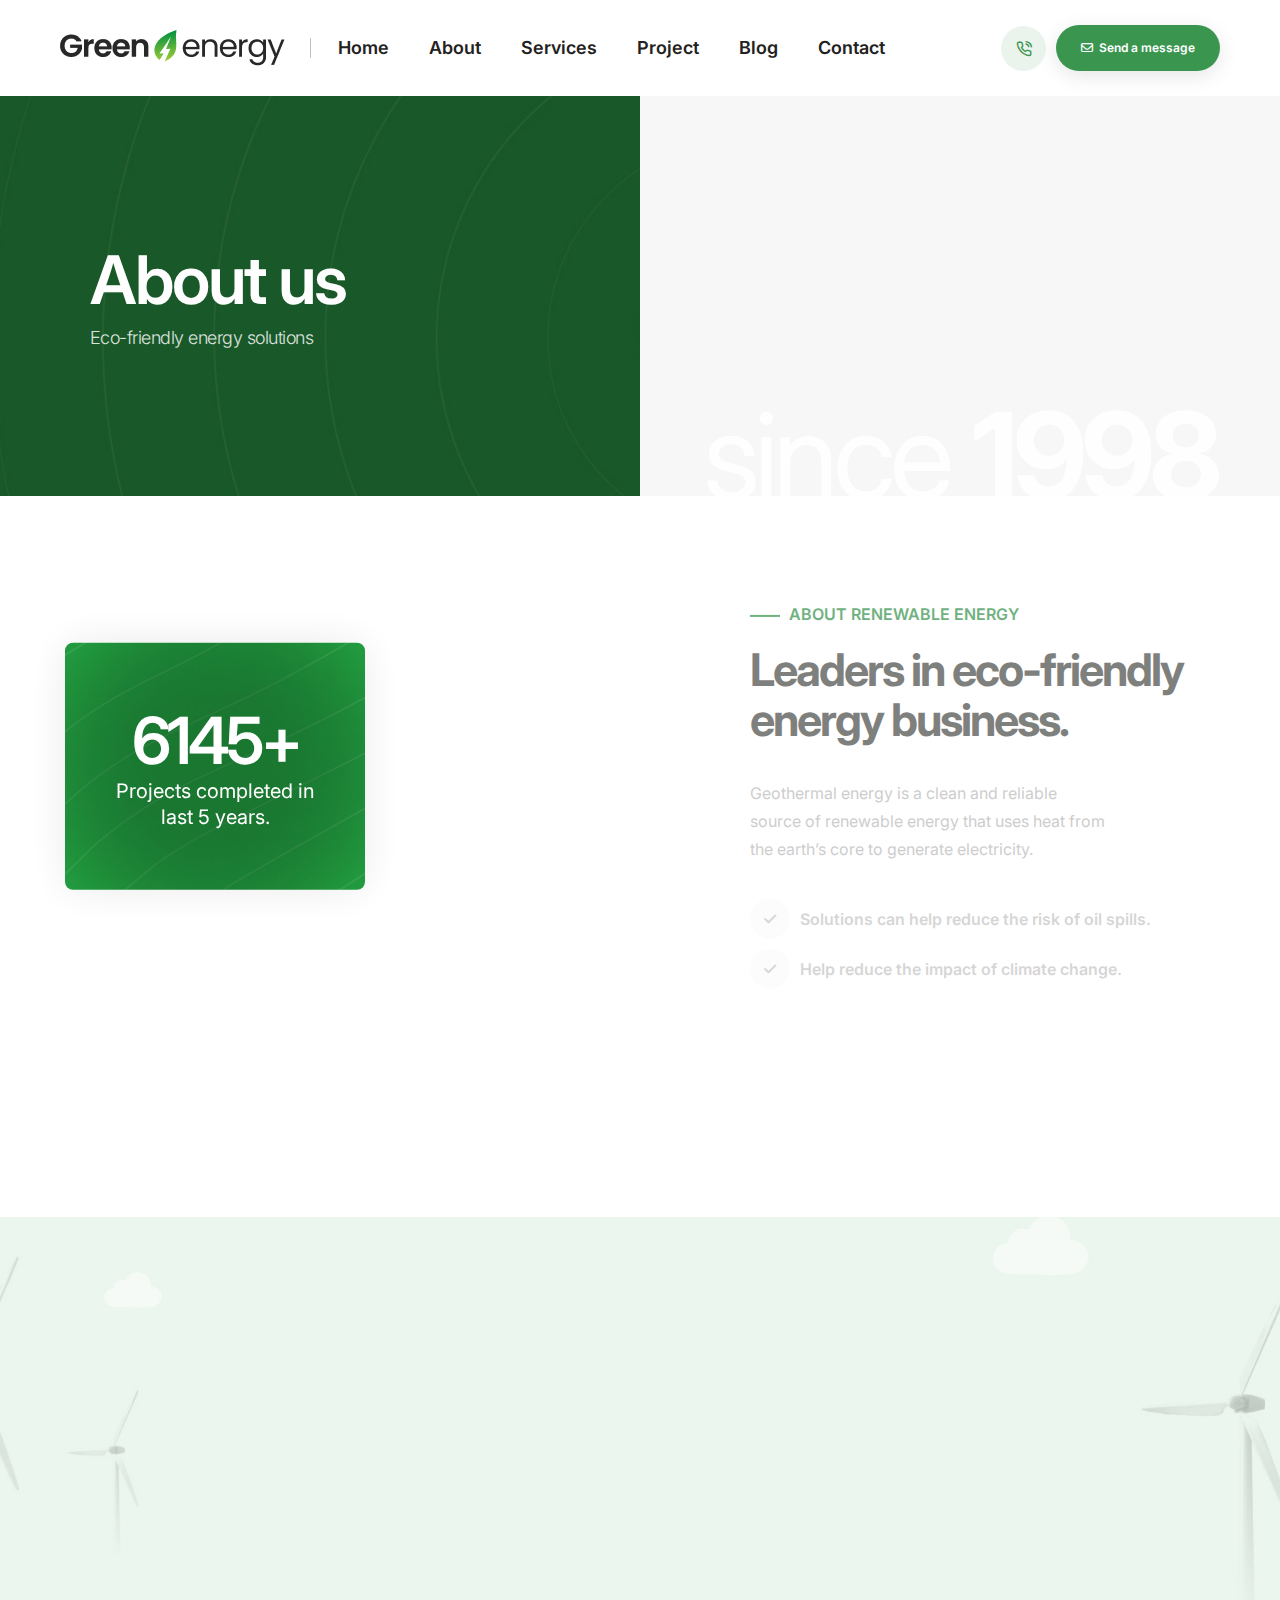
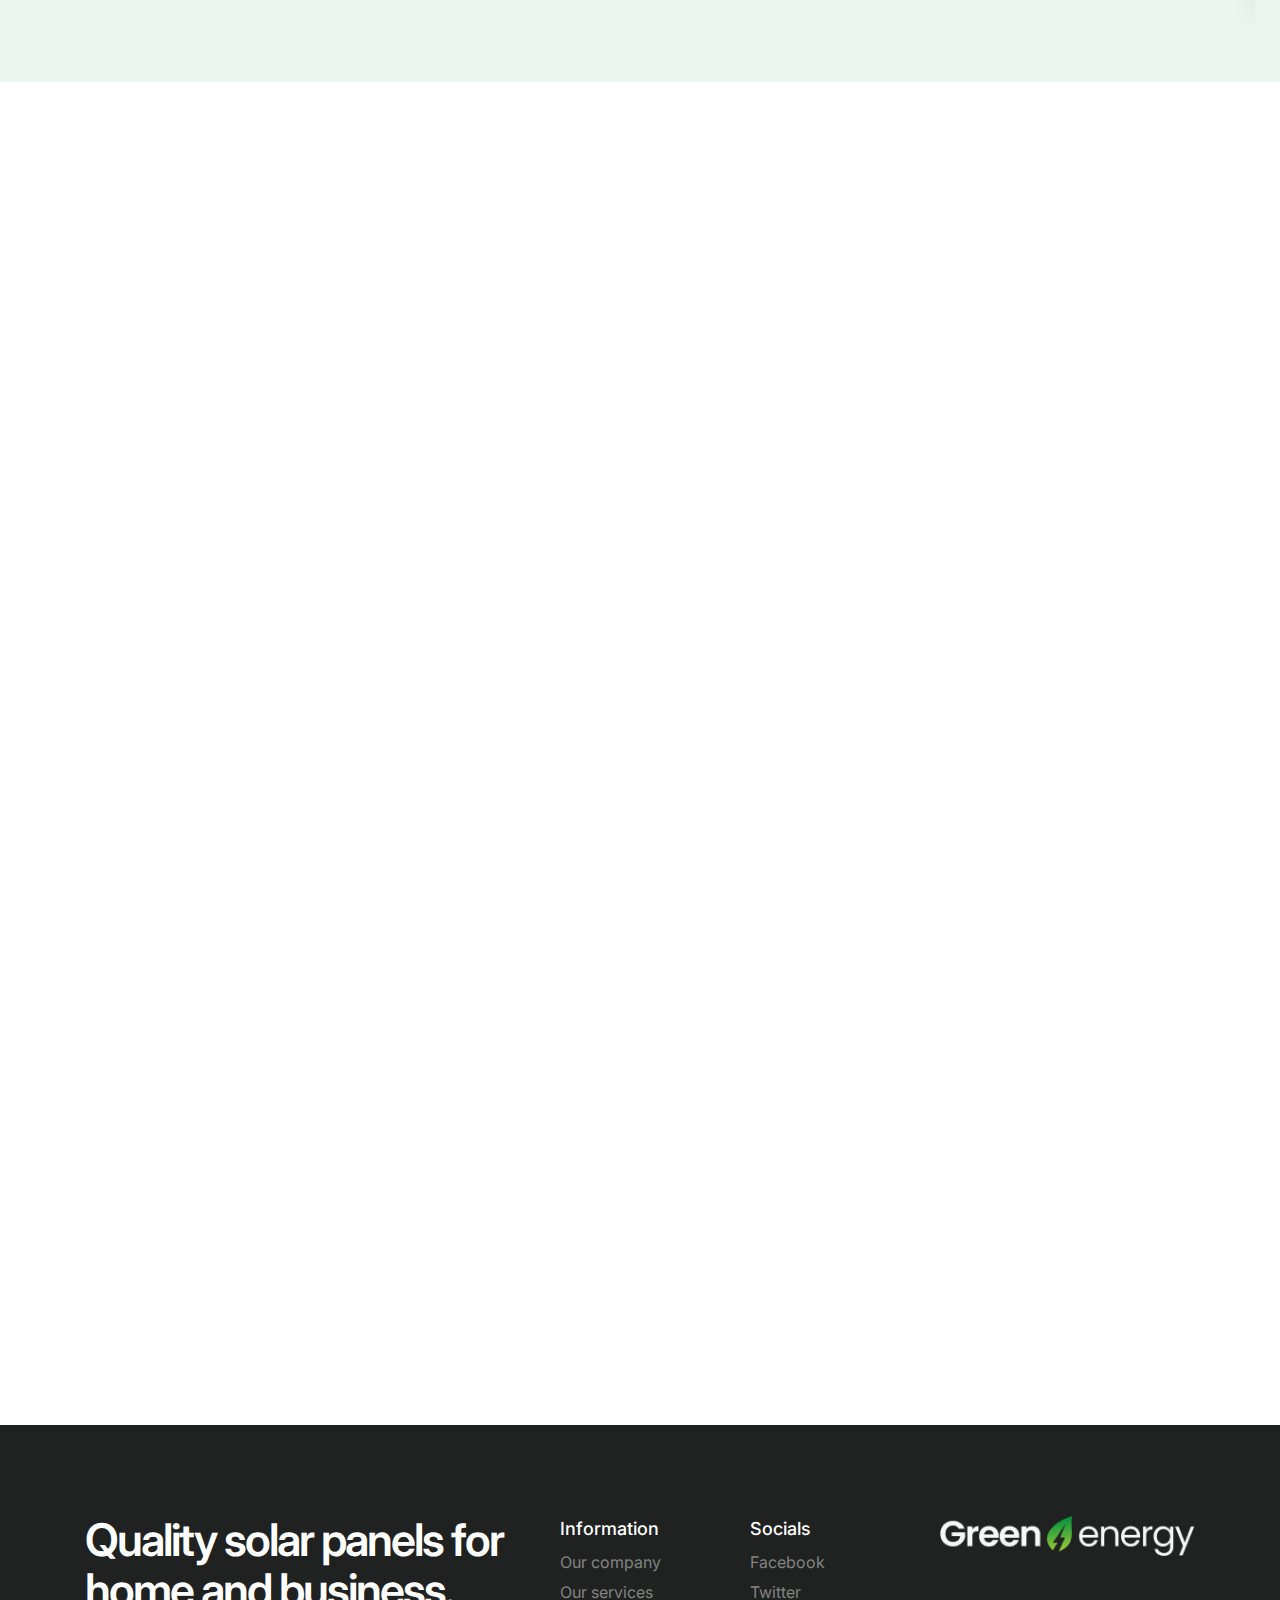
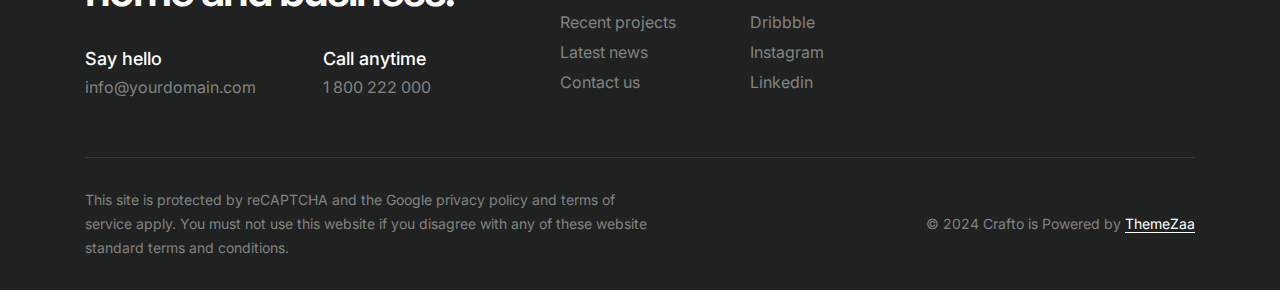
==== about.html @ dc3495b8 "Initial Commit" ====
<!doctype html>
<html class="no-js" lang="en">
    <head>
        <title>Crafto - The Multipurpose HTML5 Template</title>
        <meta charset="utf-8">
        <meta http-equiv="X-UA-Compatible" content="IE=edge" />
        <meta name="author" content="ThemeZaa">
        <meta name="viewport" content="width=device-width,initial-scale=1.0" />
        <meta name="description" content="Elevate your online presence with Crafto - a modern, versatile, multipurpose Bootstrap 5 responsive HTML5, SCSS template using highly creative 52+ ready demos.">
        <!-- favicon icon -->
        <link rel="shortcut icon" href="images/favicon.png">
        <link rel="apple-touch-icon" href="images/apple-touch-icon-57x57.png">
        <link rel="apple-touch-icon" sizes="72x72" href="images/apple-touch-icon-72x72.png">
        <link rel="apple-touch-icon" sizes="114x114" href="images/apple-touch-icon-114x114.png">
        <!-- google fonts preconnect -->
        <link rel="preconnect" href="https://fonts.googleapis.com" crossorigin>
        <link rel="preconnect" href="https://fonts.gstatic.com" crossorigin>
        <!-- style sheets and font icons  -->
        <link rel="stylesheet" href="css/vendors.min.css"/>
        <link rel="stylesheet" href="css/icon.min.css"/>
        <link rel="stylesheet" href="css/style.css"/>
        <link rel="stylesheet" href="css/responsive.css"/>
        <link rel="stylesheet" href="demos/green-energy/green-energy.css"/>
    </head>
    <body data-mobile-nav-style="classic">
        <!-- start header -->
        <header>
            <!-- start navigation -->
            <nav class="navbar navbar-expand-lg header-light bg-white header-reverse" data-header-hover="light">
                <div class="container-fluid"> 
                    <div class="col-auto">
                        <a class="navbar-brand" href="demo-green-energy.html">
                            <img src="images/demo-green-energy-logo-black.png" data-at2x="images/demo-green-energy-logo-black@2x.png" alt="" class="default-logo">
                            <img src="images/demo-green-energy-logo-black.png" data-at2x="images/demo-green-energy-logo-black@2x.png" alt="" class="alt-logo">
                            <img src="images/demo-green-energy-logo-black.png" data-at2x="images/demo-green-energy-logo-black@2x.png" alt="" class="mobile-logo">
                        </a>
                    </div>
                    <div class="col-auto menu-order left-nav">
                        <button class="navbar-toggler float-start" type="button" data-bs-toggle="collapse" data-bs-target="#navbarNav" aria-controls="navbarNav" aria-label="Toggle navigation">
                            <span class="navbar-toggler-line"></span>
                            <span class="navbar-toggler-line"></span>
                            <span class="navbar-toggler-line"></span>
                            <span class="navbar-toggler-line"></span>
                        </button>
                        <div class="collapse navbar-collapse justify-content-center" id="navbarNav">
                            <ul class="navbar-nav">
                                <li class="nav-item"><a href="demo-green-energy.html" class="nav-link">Home</a></li> 
                                <li class="nav-item"><a href="demo-green-energy-about.html" class="nav-link">About</a></li>
                                <li class="nav-item dropdown dropdown-with-icon-style02"><a href="demo-green-energy-services.html" class="nav-link">Services</a>
                                    <i class="fa-solid fa-angle-down dropdown-toggle" id="navbarDropdownMenuLink" role="button" data-bs-toggle="dropdown" aria-expanded="false"></i>
                                    <ul class="dropdown-menu" aria-labelledby="navbarDropdownMenuLink1"> 
                                        <li><a href="demo-green-energy-services-details.html"><i class="line-icon-Solar align-middle text-base-color"></i>Solar panel solutions</a></li>
                                        <li><a href="demo-green-energy-services-details.html"><i class="line-icon-Battery-Charge align-middle text-base-color"></i>Battery materials</a></li>
                                        <li><a href="demo-green-energy-services-details.html"><i class="line-icon-Wind-Turbine align-middle text-base-color"></i>Wind turbine installation</a></li>
                                        <li><a href="demo-green-energy-services-details.html"><i class="line-icon-Green-Energy align-middle text-base-color"></i>Renewable energy</a></li>
                                    </ul>
                                </li>
                                <li class="nav-item"><a href="demo-green-energy-project.html" class="nav-link">Project</a></li>
                                <li class="nav-item"><a href="demo-green-energy-blog.html" class="nav-link">Blog</a></li>
                                <li class="nav-item"><a href="demo-green-energy-contact.html" class="nav-link">Contact</a></li>
                            </ul>
                        </div>
                    </div>
                    <div class="col-auto ms-auto ps-lg-0 d-none d-sm-flex"> 
                        <div class="d-none d-xl-flex me-25px xl-me-0">
                            <div class="d-flex align-items-center widget-text fw-600"><a href="tel:1800222000"><span class="d-inline-block align-middle me-10px bg-very-light-green h-45px w-45px lh-44 text-center rounded-circle text-base-color"><i class="feather icon-feather-phone-call"></i></span><span class="d-none d-xxl-inline-block align-middle">1 800 222 000</span></a></div>
                        </div>
                        <div class="header-icon">
                            <div class="header-button">
                                <a href="mailto:info@domain.com" class="btn border-1 btn-base-color btn-small btn-rounded btn-box-shadow left-icon btn-switch-text">
                                    <span>
                                        <span><i class="fa-regular fa-envelope"></i></span>
                                        <span class="btn-double-text" data-text="Send a message">Send a message</span>
                                    </span>
                                </a>
                            </div>
                        </div>
                    </div>
                </div>
            </nav>
            <!-- end navigation -->
        </header>
        <!-- end header -->
        <!-- start page title -->
        <section class="top-space-margin overflow-hidden p-0 bg-very-light-gray page-title-big-typography">
            <div class="container-fluid p-0">
                <div class="row justify-content-center small-screen sm-h-400px g-0">
                    <div class="col-md-6 d-flex justify-content-center flex-column ps-7 pe-15px sm-ps-15px cover-background text-white text-md-start text-center page-title-large" style="background-image: url('images/demo-green-energy-about-title-left-bg-01.jpg');" data-anime='{ "el": "childs", "translateY": [30, 0], "opacity": [0,1], "duration": 600, "delay": 0, "staggervalue": 200, "easing": "easeOutQuad" }'>
                        <h1 class="fw-600 mb-10px ls-minus-2px">About us</h1>
                        <h2 class="opacity-6 mb-0 fw-300">Eco-friendly energy solutions</h2>
                    </div>
                    <div class="col-md-6">
                        <div class="h-100 position-relative cover-background sm-pt-50px" style="background-image: url('https://placehold.co/960x446');" data-anime='{ "el": "childs", "translateY": [30, 0], "opacity": [0,1], "duration": 600, "delay": 0, "staggervalue": 200, "easing": "easeOutQuad" }'>
                            <div class="fs-140 xl-fs-120 lg-fs-100 md-fs-80 ls-minus-6px md-ls-minus-4px sm-ls-minus-2px text-white position-absolute bottom-minus-20px sm-bottom-minus-10px w-100 text-center">since <span class="fw-700">1998</span></div>
                        </div>
                    </div>
                </div>
            </div>
        </section>
        <!-- end page title -->
        <!-- start section -->  
        <section>
            <div class="container">
                <div class="row align-items-center justify-content-md-center g-xl-0 g-1"> 
                    <div class="col-lg-6 col-md-10 text-end md-mb-10 sm-mb-15" data-anime='{"opacity": [0,1], "duration": 600, "delay": 0, "staggervalue": 200, "easing": "easeOutQuad" }'> 
                        <figure class="position-relative m-0">
                            <img class="lg-w-90 border-radius-10px" src="https://placehold.co/530x555" alt="">
                            <figcaption class="position-absolute box-shadow-double-large border-radius-8px overflow-hidden bottom-minus-50px lg-bottom-minus-30px left-0px xl-left-minus-20px lg-left-0px w-300px lg-w-250px pt-60px pb-60px lg-pt-50px lg-pb-50px ps-5px pe-5px text-center cover-background" style="background-image: url('images/demo-green-energy-about-img-02.jpg');" data-bottom-top="transform: translateY(-50px)" data-top-bottom="transform: translateY(50px)">
                                <span class="fs-65 text-white ls-minus-4px position-relative fw-600">6145+</span>
                                <span class="d-block mx-auto fs-20 lh-26 w-70 text-center text-white">Projects completed in last 5 years.</span>
                            </figcaption>
                        </figure>
                    </div> 
                    <div class="col-md-10 col-xl-5 offset-xl-1 col-lg-6" data-anime='{ "el": "childs", "translateY": [50, 0], "opacity": [0,1], "duration": 1200, "delay": 0, "staggervalue": 150, "easing": "easeOutQuad" }'> 
                        <div class="mb-10px">
                            <span class="w-30px h-2px fs-15 d-inline-block bg-base-color me-5px align-middle"></span>
                            <span class="text-uppercase text-base-color fs-16 fw-600 d-inline-block">About renewable energy</span>
                        </div>
                        <h3 class="text-dark-gray fw-700 ls-minus-2px">Leaders in eco-friendly energy business.</h3>
                        <p class="w-80 sm-w-100">Geothermal energy is a clean and reliable source of renewable energy that uses heat from the earth’s core to generate electricity.</p>
                        <div class="mb-20px">
                            <!-- start features box item -->
                            <div class="icon-with-text-style-08 mb-10px">
                                <div class="feature-box feature-box-left-icon-middle">
                                    <div class="feature-box-icon feature-box-icon-rounded w-40px h-40px bg-very-light-green rounded-circle me-10px">
                                        <i class="fa-solid fa-check fs-14 text-dark-gray"></i> 
                                    </div>
                                    <div class="feature-box-content"> 
                                        <span class="text-dark-gray fw-600">Solutions can help reduce the risk of oil spills.</span>
                                    </div>
                                </div>
                            </div>
                            <!-- end features box item -->
                            <!-- start features box item -->
                            <div class="icon-with-text-style-08">
                                <div class="feature-box feature-box-left-icon-middle">
                                    <div class="feature-box-icon feature-box-icon-rounded w-40px h-40px bg-very-light-green rounded-circle me-10px">
                                        <i class="fa-solid fa-check fs-14 text-dark-gray"></i> 
                                    </div>
                                    <div class="feature-box-content"> 
                                        <span class="text-dark-gray fw-600">Help reduce the impact of climate change.</span>
                                    </div>
                                </div>
                            </div>
                            <!-- end features box item -->
                        </div>
                        <div class="d-inline-flex flex-wrap">
                            <a href="demo-green-energy-services.html" class="btn btn-extra-large btn-base-color btn-rounded btn-switch-text btn-box-shadow d-inline-block me-20px mt-15px sm-me-10px align-middle left-icon">
                                <span>
                                    <span><i class="feather icon-feather-thumbs-up"></i></span>
                                    <span class="btn-double-text ls-minus-05px" data-text="Explore services">Explore services</span>
                                </span>
                            </a>
                            <div class="feature-box feature-box-left-icon-middle xs-m-10px mt-15px">
                                <div class="feature-box-icon feature-box-icon-rounded bg-very-light-green w-65px h-65px rounded-circle me-10px">
                                    <i class="feather icon-feather-phone-call icon-extra-medium text-dark-gray"></i>
                                </div>
                                <div class="feature-box-content">
                                    <span class="d-block fs-14">Have any question?</span>
                                    <a href="tel:1800222000" class="d-block text-dark-gray text-dark-gray-hover fs-22 fw-700 ls-minus-1px">1 800 222 000</a>
                                </div>
                            </div>
                        </div>
                    </div> 
                </div> 
            </div>
        </section>
        <!-- end section -->
        <!-- start section -->
        <section class="cover-background" style="background-image: url('images/demo-green-energy-about-bg-01.jpg');">
            <div class="container"> 
                <div class="row mb-4 sm-mb-30px text-center">
                    <div class="col" data-anime='{ "el": "childs", "translateY": [30, 0], "opacity": [0,1], "duration": 600, "delay": 0, "staggervalue": 200, "easing": "easeOutQuad" }'>
                        <span class="fs-16 text-uppercase text-base-color fw-600 mb-5px d-block">Why choose green energy</span>
                        <h2 class="fw-700 mb-0 text-dark-gray ls-minus-2px">Why you should work with us?</h2>
                    </div>
                </div>
                <div class="row row-cols-1 row-cols-lg-4 row-cols-md-2 row-cols-sm-2 justify-content-center" data-anime='{ "el": "childs", "translateY": [30, 0], "opacity": [0,1], "duration": 600, "delay": 0, "staggervalue": 150, "easing": "easeOutQuad" }'>
                    <!-- start features box item -->
                    <div class="col custom-icon-with-text-style-02 border-end border-color-transparent-dark-very-light xs-border-end-0 md-mb-30px">
                        <div class="feature-box last-paragraph-no-margin">
                            <div class="feature-box-icon">
                                <img class="custom-image-icon mb-30px" src="https://placehold.co/65x65" alt="" />
                            </div>
                            <div class="feature-box-content">
                                <span class="d-block fs-20 fw-600 text-dark-gray mb-10px">Save more money</span>
                                <p class="w-80 xl-w-100 mx-auto">Energy solutions delivers resource and environmental impacts benefit society.</p>
                            </div>
                        </div>
                    </div>
                    <!-- end features box item -->
                    <!-- start features box item -->
                    <div class="col custom-icon-with-text-style-02 border-end border-color-transparent-dark-very-light md-border-end-0 md-mb-30px">
                        <div class="feature-box last-paragraph-no-margin">
                            <div class="feature-box-icon">
                                <img class="custom-image-icon mb-30px" src="https://placehold.co/65x65" alt="" />
                            </div>
                            <div class="feature-box-content">
                                <span class="d-block fs-20 fw-600 text-dark-gray mb-10px">5 stars service</span>
                                <p class="w-80 xl-w-100 mx-auto">Energy solutions delivers resource and environmental impacts benefit society.</p>
                            </div>
                        </div>
                    </div>
                    <!-- end features box item -->
                    <!-- start features box item -->
                    <div class="col custom-icon-with-text-style-02 border-end border-color-transparent-dark-very-light xs-border-end-0 xs-mb-30px">
                        <div class="feature-box last-paragraph-no-margin">
                            <div class="feature-box-icon">
                                <img class="custom-image-icon mb-30px" src="https://placehold.co/65x65" alt="" />
                            </div>
                            <div class="feature-box-content">
                                <span class="d-block fs-20 fw-600 text-dark-gray mb-10px">Award winning</span>
                                <p class="w-80 xl-w-100 mx-auto">Energy solutions delivers resource and environmental impacts benefit society.</p>
                            </div>
                        </div>
                    </div>
                    <!-- end features box item -->
                    <!-- start features box item -->
                    <div class="col custom-icon-with-text-style-02">
                        <div class="feature-box last-paragraph-no-margin">
                            <div class="feature-box-icon">
                                <img class="custom-image-icon mb-30px" src="https://placehold.co/65x65" alt="" />
                            </div>
                            <div class="feature-box-content">
                                <span class="d-block fs-20 fw-600 text-dark-gray mb-10px">Help any time</span>
                                <p class="w-80 xl-w-100 mx-auto">Energy solutions delivers resource and environmental impacts benefit society.</p>
                            </div>
                        </div>
                    </div>
                    <!-- end features box item -->
                </div>
            </div>
        </section>
        <!-- end section -->
        <!-- start section --> 
        <section class="py-0 sm-pt-50px" data-anime='{ "opacity": [0,1], "duration": 800, "staggervalue": 300, "easing": "easeOutQuad" }'>
            <div class="container overlap-section">
                <div class="row justify-content-center g-0">
                    <div class="col-auto text-center pt-15px pb-15px ps-40px pe-40px md-ps-25px md-pe-25px bg-white border border-color-extra-medium-gray box-shadow-medium-bottom border-radius-100px xs-border-radius-10px">
                        <div class="feature-box feature-box-left-icon-middle">
                            <div class="feature-box-icon me-10px">
                                <img src="https://placehold.co/32x32" alt="">
                            </div>
                            <div class="feature-box-content text-dark-gray fs-18">
                                Discover independence through the power of solar. <a href="demo-green-energy-project.html" class="text-dark-gray fw-600">Explore our plans</a>
                            </div>
                        </div>
                    </div>
                </div>
            </div>
        </section>
        <!-- end section -->
        <!-- start section -->
        <section class="pb-0">
            <div class="container">
                <div class="row">
                    <div class="col-lg-5 md-mb-50px sm-mb-30px" data-anime='{ "el": "childs", "translateY": [15, 0], "opacity": [0,1], "duration": 600, "delay": 0, "staggervalue": 300, "easing": "easeOutQuad" }'> 
                        <span class="fs-16 text-uppercase text-base-color fw-600 mb-5px d-block">Green energy leaders</span>
                        <h3 class="fw-700 mb-0 text-dark-gray ls-minus-2px w-85">We believe in power of unity and its impact in future.</h3>
                    </div>
                    <div class="col-lg-7" data-anime='{ "el": "childs", "translateY": [15, 0], "opacity": [0,1], "duration": 600, "delay": 0, "staggervalue": 300, "easing": "easeOutQuad" }'>
                        <div class="row">
                            <div class="col-md-5">
                                <div class="fs-20 fw-600 text-dark-gray ls-minus-05px w-85 xl-w-100 sm-mb-10px">Successfully finished projects in last 5 years.</div>
                            </div>
                            <div class="col-md-7 last-paragraph-no-margin">
                                <p>With a focus on renewable energy sources and green technology, we are dedicated to reducing carbon footprints and promoting environmental stewardship.</p>
                            </div>
                        </div>
                        <div class="separator-line-1px border-bottom border-color-extra-medium-gray mt-30px mb-30px"></div>
                        <div class="row">
                            <div class="col-md-5">
                                <div class="fs-20 fw-600 text-dark-gray ls-minus-05px w-85 xl-w-100 sm-mb-10px">The go-to experts for green energy solutions.</div>
                            </div>
                            <div class="col-md-7 last-paragraph-no-margin">
                                <p>By offering comprehensive energy solutions that prioritize efficiency and sustainability, we are driving the transition towards a cleaner, greener future.</p>
                            </div>
                        </div>
                        <div class="separator-line-1px border-bottom border-color-extra-medium-gray mt-30px mb-30px"></div>
                        <div class="row">
                            <div class="col-md-5">
                                <div class="fs-20 fw-600 text-dark-gray ls-minus-05px w-85 xl-w-100 sm-mb-10px">Innovators in green technology consulting.</div>
                            </div>
                            <div class="col-md-7 last-paragraph-no-margin">
                                <p>Our experts team is dedicated to providing innovative, eco-friendly energy solutions to help build a sustainable future.</p>
                            </div>
                        </div>
                    </div>
                </div>
            </div>
        </section>
        <!-- end section -->
        <!-- start section --> 
        <section>
            <div class="container">
                <div class="row row-cols-1 row-cols-lg-3 row-cols-sm-2 justify-content-center">
                    <!-- start team member item --> 
                    <div class="col team-style-08 md-mb-30px" data-bottom-top="transform:scale(1, 1) translateY(-30px);" data-top-bottom="transform:scale(0.7, 0.7) translateY(30px);">
                        <figure class="mb-0 position-relative border-radius-8px overflow-hidden">
                            <img src="https://placehold.co/600x756" alt="" />
                            <figcaption class="w-100 h-100 d-flex align-items-end p-13 lg-p-8 md-p-13 sm-p-9 bg-gradient-gray-light-dark-transparent">
                                <div class="w-100">
                                    <span class="team-member-name fs-19 fw-500 text-white d-block">Jeremy dupont</span>
                                    <span class="member-designation fs-16 lh-26 text-white d-block">Director</span>
                                </div>
                                <div class="social-icon d-flex flex-column flex-shrink-1">
                                    <a href="https://www.twitter.com/" target="_blank" class="text-black bg-white w-55px h-55px"><i class="fa-brands fa-twitter icon-small"></i></a>
                                </div>
                            </figcaption>
                        </figure>
                    </div>
                    <!-- end team member item -->  
                    <!-- start team member item --> 
                    <div class="col team-style-08 mt-2 md-mt-0 md-mb-30px" data-bottom-top="transform:scale(1, 1)" data-top-bottom="transform:scale(1.2, 1.2)">
                        <figure class="mb-0 position-relative border-radius-8px overflow-hidden">
                            <img src="https://placehold.co/600x756" alt="" />
                            <figcaption class="w-100 h-100 d-flex align-items-end p-13 lg-p-8 md-p-13 sm-p-9 bg-gradient-gray-light-dark-transparent">
                                <div class="w-100">
                                    <span class="team-member-name fs-19 fw-500 text-white d-block">Matthew taylor</span>
                                    <span class="member-designation fs-16 lh-26 text-white d-block">Manager</span>
                                </div>
                                <div class="social-icon d-flex flex-column flex-shrink-1">
                                    <a href="https://www.linkedin.com/" target="_blank" class="text-black bg-white w-55px h-55px"><i class="fa-brands fa-linkedin-in icon-small"></i></a>
                                </div>
                            </figcaption>
                        </figure>
                    </div>
                    <!-- end team member item -->  
                    <!-- start team member item --> 
                    <div class="col team-style-08" data-bottom-top="transform:scale(1, 1) translateY(-30px);" data-top-bottom="transform:scale(0.7, 0.7) translateY(30px);">
                        <figure class="mb-0 position-relative border-radius-8px overflow-hidden">
                            <img src="https://placehold.co/600x756" alt="" />
                            <figcaption class="w-100 h-100 d-flex align-items-end p-13 lg-p-8 md-p-13 sm-p-9 bg-gradient-gray-light-dark-transparent">
                                <div class="w-100">
                                    <span class="team-member-name fs-19 fw-500 text-white d-block">Jessica dover</span>
                                    <span class="member-designation fs-16 lh-26 text-white d-block">Designer</span>
                                </div>
                                <div class="social-icon d-flex flex-column flex-shrink-1">
                                    <a href="https://www.facebook.com/" target="_blank" class="text-black bg-white w-55px h-55px"><i class="fa-brands fa-facebook-f icon-small"></i></a>
                                </div>
                            </figcaption>
                        </figure>
                    </div>
                    <!-- end team member item -->  
                </div>
            </div>
        </section>
        <!-- end section -->
        <!-- start section -->  
        <section class="half-section pb-7 sm-pb-50px lg-pt-0">
            <div class="container">
                <div class="row">
                    <div class="col-xl-4 col-lg-5 last-paragraph-no-margin lg-mb-30px">
                        <div data-anime='{ "el": "childs", "translateY": [30, 0], "opacity": [0,1], "duration": 600, "delay": 0, "staggervalue": 200, "easing": "easeOutQuad" }'>
                            <span class="fs-16 text-uppercase text-base-color fw-600 mb-5px d-block">International awards</span>
                            <h3 class="text-dark-gray fw-700 ls-minus-1px mb-20px">These awards reflect the work.</h3>
                            <p>Our buildings combine minimalism & elegance of lines and shapes. We want them to be an integral part of the surrounding landscape.</p>
                        </div>
                    </div>
                    <div class="col-lg-7 offset-xl-1 last-paragraph-no-margin" data-anime='{ "el": "childs", "translateY": [30, 0], "opacity": [0,1], "duration": 600, "delay": 0, "staggervalue": 300, "easing": "easeOutQuad" }'>
                        <div class="row align-items-center pb-25px border-bottom border-color-extra-medium-gray g-0 position-relative sm-pe-40px">
                            <div class="col-md-2">
                                <span class="fw-500 text-dark-gray">2005</span>
                            </div>
                            <div class="col-md-6">
                                <span class="text-dark-gray fw-600 fs-18">International energy technology</span>
                            </div>
                            <div class="col-md-3">
                                <span>Technology</span>
                            </div>
                            <div class="col-auto col-md-1 sm-position-absolute right-0px">
                                <a href="#"><i class="fa-solid fa-arrow-right-long text-dark-gray"></i></a>
                            </div>
                        </div>
                        <div class="row align-items-center pt-25px pb-25px border-bottom border-color-extra-medium-gray g-0 position-relative sm-pe-40px">
                            <div class="col-md-2">
                                <span class="fw-500 text-dark-gray">2010</span>
                            </div>
                            <div class="col-md-6">
                                <span class="text-dark-gray fw-600 fs-18">International energy agency awards</span>
                            </div>
                            <div class="col-md-3">
                                <span>Agency</span>
                            </div>
                            <div class="col-auto col-md-1 sm-position-absolute right-0px">
                                <a href="#"><i class="fa-solid fa-arrow-right-long text-dark-gray"></i></a>
                            </div>
                        </div>
                        <div class="row align-items-center pt-25px pb-25px border-bottom border-color-extra-medium-gray g-0 position-relative sm-pe-40px">
                            <div class="col-md-2">
                                <span class="fw-500 text-dark-gray">2018</span>
                            </div>
                            <div class="col-md-6">
                                <span class="text-dark-gray fw-600 fs-18">Best project of the year awards</span>
                            </div>
                            <div class="col-md-3">
                                <span>Project</span>
                            </div>
                            <div class="col-auto col-md-1 sm-position-absolute right-0px">
                                <a href="#"><i class="fa-solid fa-arrow-right-long text-dark-gray"></i></a>
                            </div>
                        </div>
                        <div class="row align-items-center pt-25px pb-25px g-0 position-relative sm-pe-40px sm-pb-0">
                            <div class="col-md-2">
                                <span class="fw-500 text-dark-gray">2021</span>
                            </div>
                            <div class="col-md-6">
                                <span class="text-dark-gray fw-600 fs-18">Solar technology innovation awards</span>
                            </div>
                            <div class="col-md-3">
                                <span>Innovation</span>
                            </div>
                            <div class="col-auto col-md-1 sm-position-absolute right-0px">
                                <a href="#"><i class="fa-solid fa-arrow-right-long text-dark-gray"></i></a>
                            </div>
                        </div>
                    </div>
                </div>
                <div class="row align-items-center clients-style-06 mt-5 sm-mt-6 xs-mt-9">
                    <!-- start client item -->
                    <div class="col-lg-2 border-end md-border-end-0 border-color-extra-medium-gray md-mb-30px text-center text-lg-start" data-anime='{ "el": "childs", "translateX": [0, 0], "opacity": [0,1], "duration": 600, "delay": 0, "staggervalue": 300, "easing": "easeOutQuad" }'>
                        <span class="fs-22 ls-minus-1px w-80 lg-w-100 d-inline-block text-dark-gray fw-700 mb-0">Honorable awards.</span>
                    </div>
                    <!-- end client item -->
                    <div class="col-lg-10">
                        <div class="row" data-anime='{ "el": "childs", "translateX": [50, 0], "opacity": [0,1], "duration": 600, "delay": 0, "staggervalue": 300, "easing": "easeOutQuad" }'>
                            <!-- start client item -->
                            <div class="col-md-3 col-sm-6 client-box text-center sm-mb-30px">
                                <a href="#"><img src="images/demo-green-energy-projects-01.png" alt="" /></a>
                            </div>
                            <!-- end client item -->
                            <!-- start client item -->
                            <div class="col-md-3 col-sm-6 client-box text-center sm-mb-30px">
                                <a href="#"><img src="images/demo-green-energy-projects-02.png" alt="" /></a>
                            </div>
                            <!-- end client item -->
                            <!-- start client item -->
                            <div class="col-md-3 col-sm-6 client-box text-center xs-mb-30px">
                                <a href="#"><img src="images/demo-green-energy-projects-03.png" alt="" /></a>
                            </div>
                            <!-- end client item -->
                            <!-- start client item -->
                            <div class="col-md-3 col-sm-6 client-box text-center">
                                <a href="#"><img src="images/demo-green-energy-projects-04.png" alt="" /></a>
                            </div>
                            <!-- end client item --> 
                        </div>
                    </div>
                </div>
            </div> 
        </section>
        <!-- end section --> 
        <!-- start footer -->
        <footer class="bg-dark-gray pb-30px">
            <div class="container">
                <div class="row mb-5 xs-mb-30px">
                    <div class="col-xl-5 col-md-7 sm-mb-30px order-2 order-xl-1">
                        <h3 class="text-white fw-600 mb-30px ls-minus-2px">Quality solar panels for home and business.</h3>
                        <div class="row">
                            <div class="col-xxl-5 col-sm-6 sm-mb-20px">
                                <span class="fs-18 fw-500 text-white d-block">Say hello</span>
                                <a href="mailto:info@yourdomain.com">info@yourdomain.com</a>
                            </div>
                            <div class="col-xxl-5 col-sm-6">
                                <span class="fs-18 fw-500 text-white d-block">Call anytime</span>
                                <a href="tel:1800222000">1 800 222 000</a>
                            </div>
                        </div>
                    </div>
                    <div class="col-lg-2 col-md-3 col-6 order-3 order-md-2">
                        <span class="fs-18 fw-500 d-block text-white mb-5px">Information</span>
                        <ul>
                            <li><a href="demo-green-energy-about.html">Our company</a></li>
                            <li><a href="demo-green-energy-services.html">Our services</a></li>
                            <li><a href="demo-green-energy-project.html">Recent projects</a></li>
                            <li><a href="demo-green-energy-blog.html">Latest news</a></li>
                            <li><a href="demo-green-energy-contact.html">Contact us</a></li>
                        </ul>
                    </div>
                    <div class="col-md-2 col-6 order-3 order-md-3">
                        <span class="fs-18 fw-500 d-block text-white mb-5px">Socials</span>
                        <ul>
                            <li><a href="https://www.facebook.com/" target="_blank">Facebook</a></li>
                            <li><a href="http://www.twitter.com" target="_blank">Twitter</a></li>
                            <li><a href="http://www.dribbble.com" target="_blank">Dribbble</a></li> 
                            <li><a href="http://www.instagram.com" target="_blank">Instagram</a></li>
                            <li><a href="http://www.linkedin.com" target="_blank">Linkedin</a></li>
                        </ul>
                    </div>
                    <div class="col-xl-3 order-1 order-xl-4 lg-mb-30px">
                        <a href="demo-green-energy.html" class="footer-logo"><img src="images/demo-green-energy-logo-white.png" data-at2x="images/demo-green-energy-logo-white@2x.png" alt=""></a>
                    </div>
                </div>
                <div class="row g-0 border-top border-color-transparent-white-light"></div>
                <div class="row align-items-center footer-bottom pt-30px">
                    <div class="col-md-7 last-paragraph-no-margin">
                        <p class="fs-14 lh-24 w-90 sm-w-100">This site is protected by reCAPTCHA and the Google privacy policy and terms of service apply. You must not use this website if you disagree with any of these website standard terms and conditions.</p>
                    </div>
                    <div class="col-md-5 text-md-end sm-mt-15px last-paragraph-no-margin">
                        <p class="fs-14 lh-24">&copy; 2024 Crafto is Powered by <a href="https://www.themezaa.com/" target="_blank" class="text-white text-decoration-line-bottom">ThemeZaa</a></p>
                    </div>
                </div>
            </div>
        </footer>
        <!-- end footer -->
        <!-- start scroll progress -->
        <div class="scroll-progress d-none d-xxl-block">
            <a href="#" class="scroll-top" aria-label="scroll">
                <span class="scroll-text">Scroll</span><span class="scroll-line"><span class="scroll-point"></span></span>
            </a>
        </div>
        <!-- end scroll progress -->
        <!-- javascript libraries -->
        <script type="text/javascript" src="js/jquery.js"></script>
        <script type="text/javascript" src="js/vendors.min.js"></script>
        <script type="text/javascript" src="js/main.js"></script>
    </body>
</html>
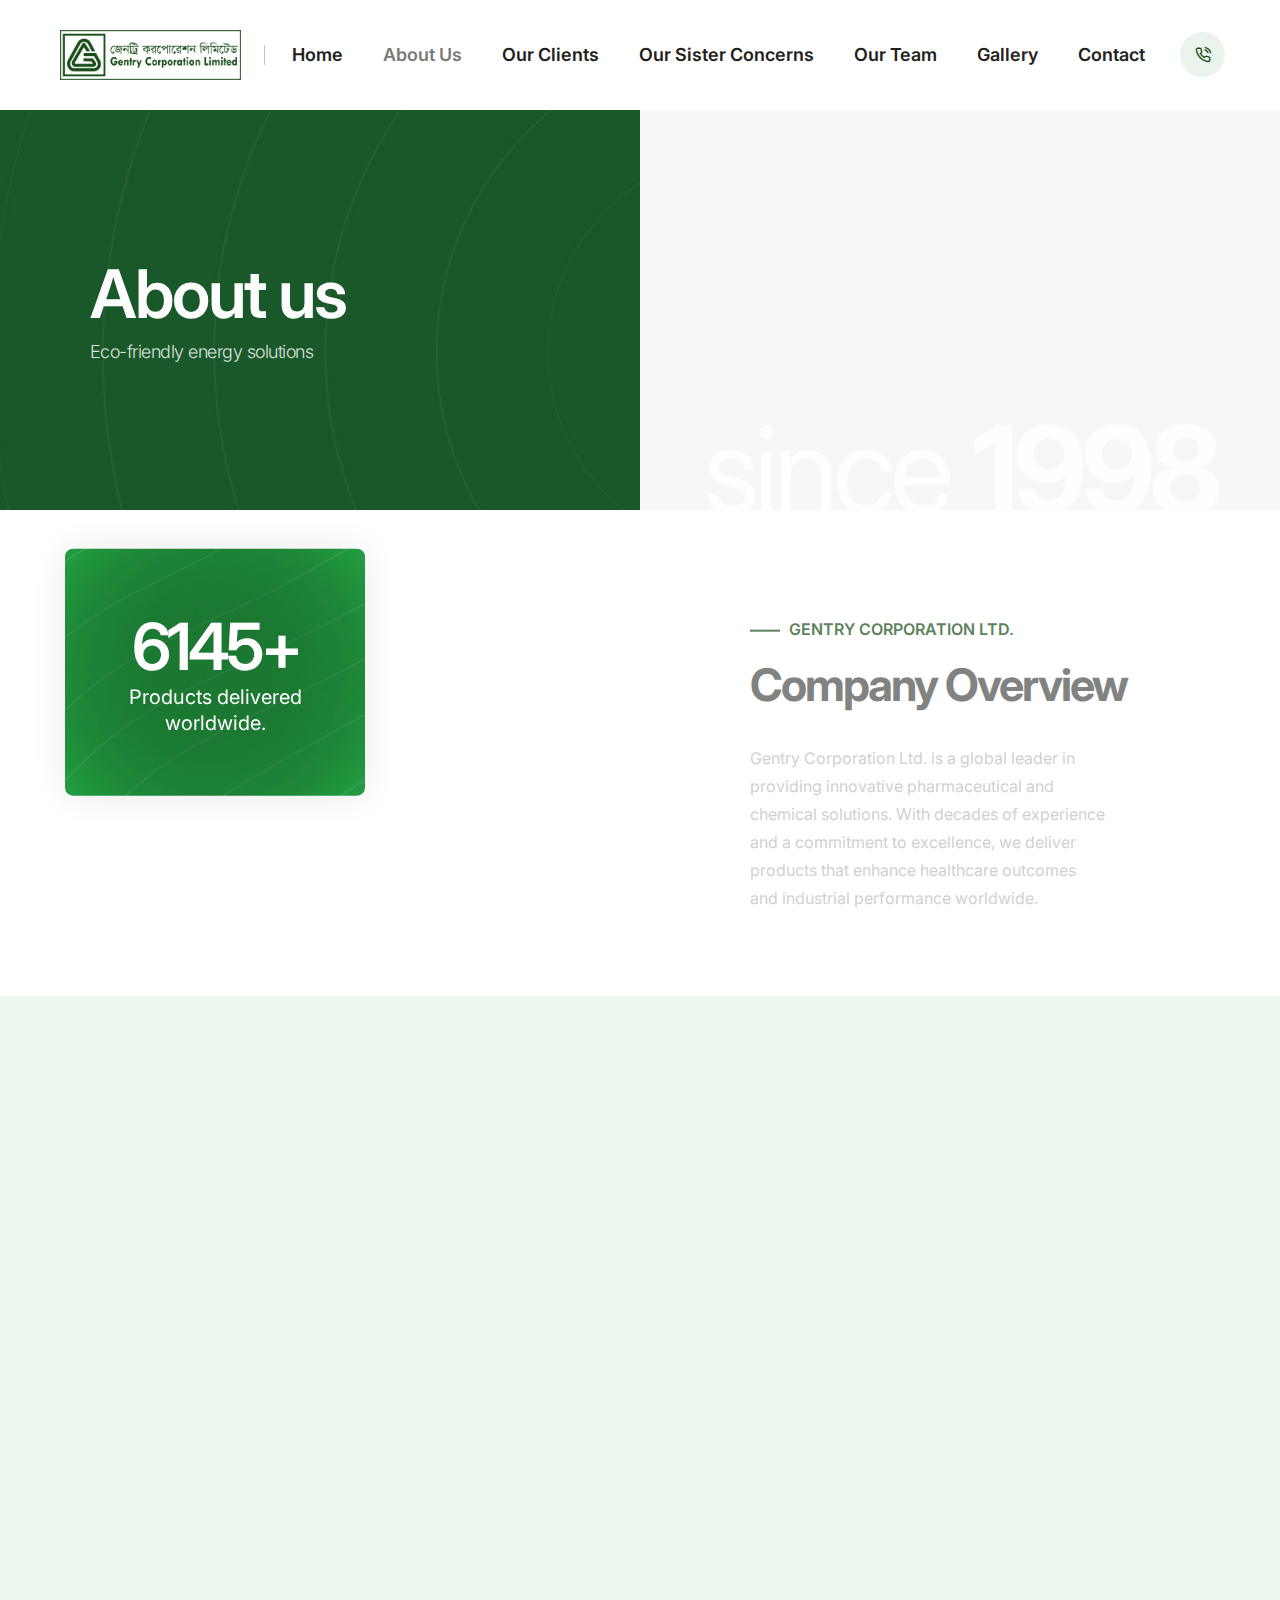
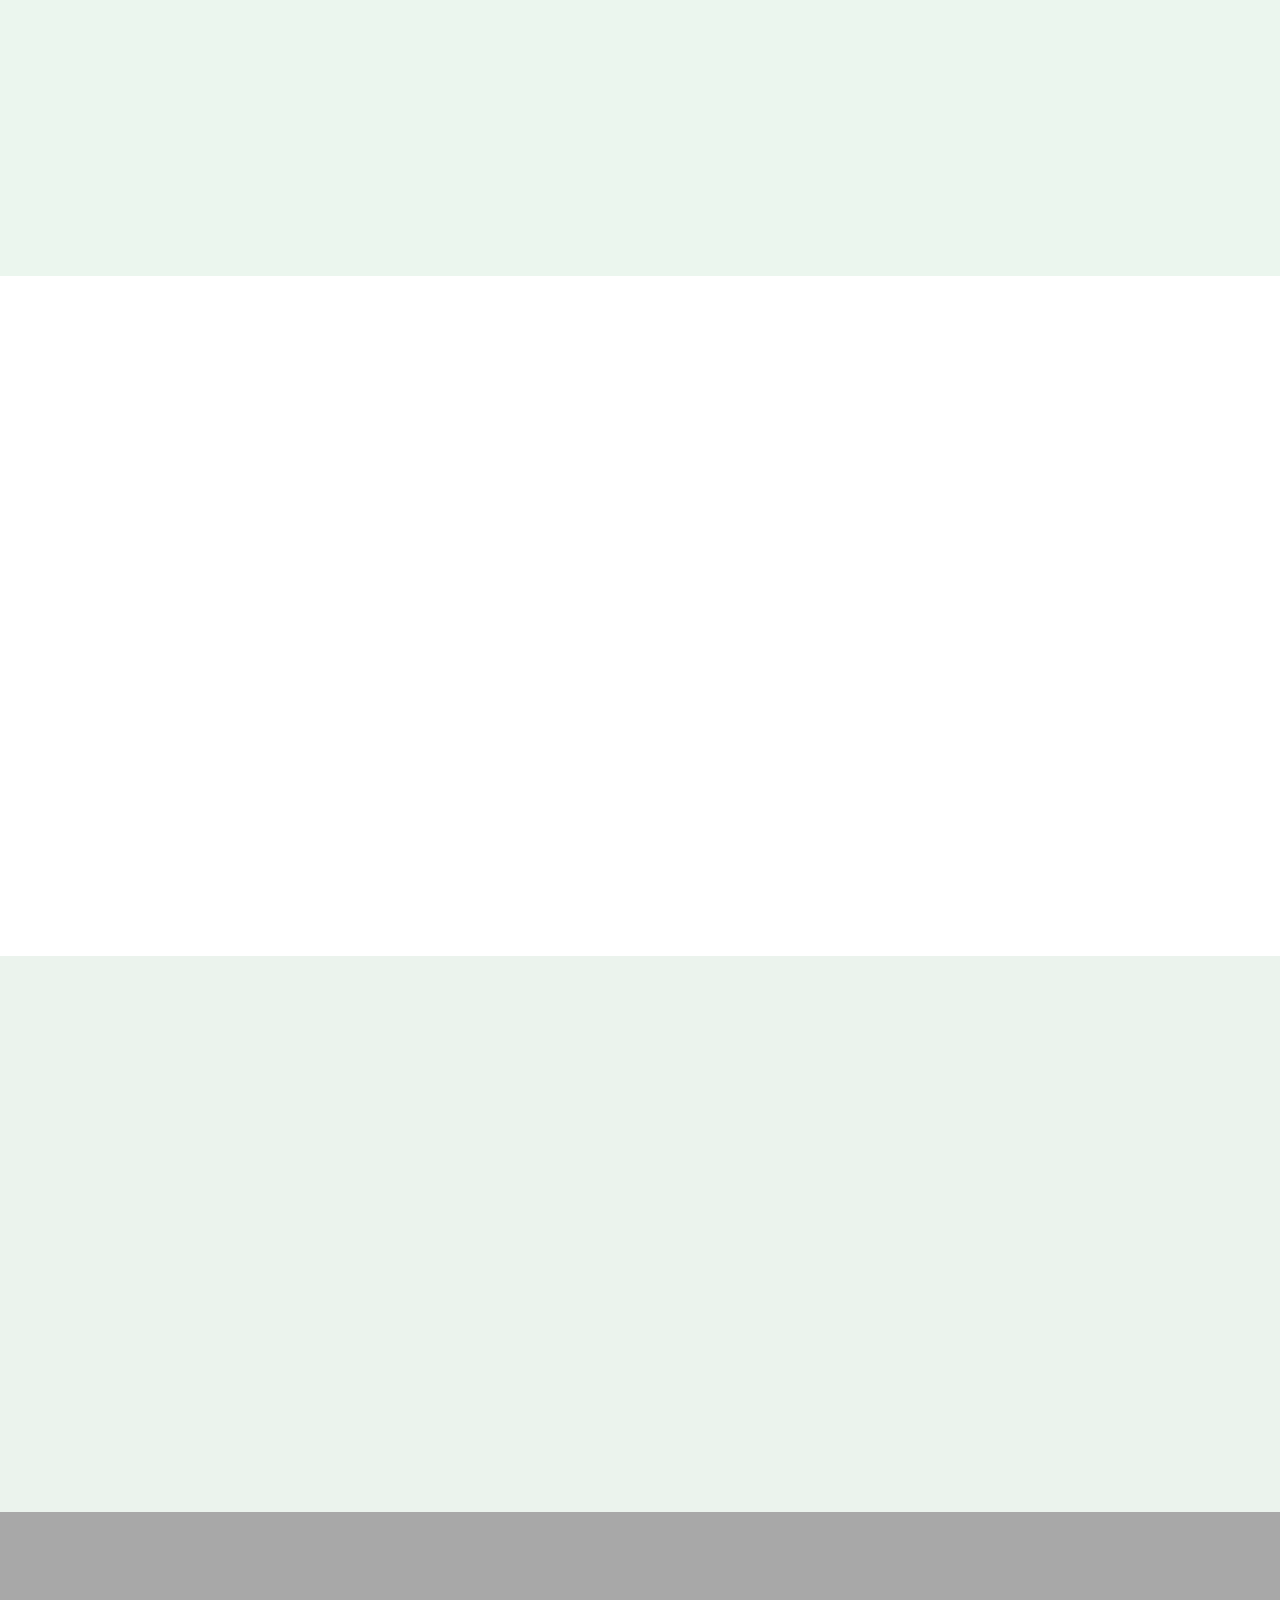
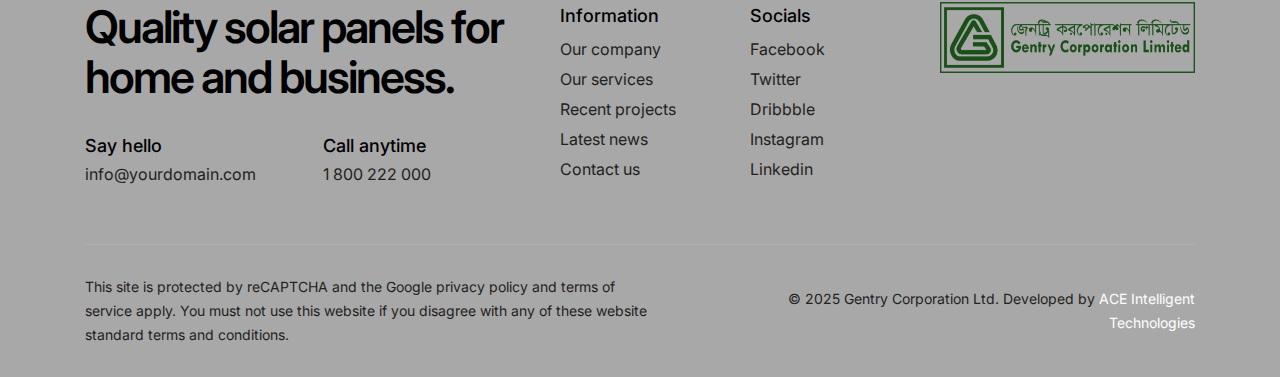
==== commit 23ff0704: "First Initial Draft" ====
--- a/about.html
+++ b/about.html
@@ -1,518 +1,747 @@
-<!doctype html>
+<!DOCTYPE html>
 <html class="no-js" lang="en">
-    <head>
-        <title>Crafto - The Multipurpose HTML5 Template</title>
-        <meta charset="utf-8">
-        <meta http-equiv="X-UA-Compatible" content="IE=edge" />
-        <meta name="author" content="ThemeZaa">
-        <meta name="viewport" content="width=device-width,initial-scale=1.0" />
-        <meta name="description" content="Elevate your online presence with Crafto - a modern, versatile, multipurpose Bootstrap 5 responsive HTML5, SCSS template using highly creative 52+ ready demos.">
-        <!-- favicon icon -->
-        <link rel="shortcut icon" href="images/favicon.png">
-        <link rel="apple-touch-icon" href="images/apple-touch-icon-57x57.png">
-        <link rel="apple-touch-icon" sizes="72x72" href="images/apple-touch-icon-72x72.png">
-        <link rel="apple-touch-icon" sizes="114x114" href="images/apple-touch-icon-114x114.png">
-        <!-- google fonts preconnect -->
-        <link rel="preconnect" href="https://fonts.googleapis.com" crossorigin>
-        <link rel="preconnect" href="https://fonts.gstatic.com" crossorigin>
-        <!-- style sheets and font icons  -->
-        <link rel="stylesheet" href="css/vendors.min.css"/>
-        <link rel="stylesheet" href="css/icon.min.css"/>
-        <link rel="stylesheet" href="css/style.css"/>
-        <link rel="stylesheet" href="css/responsive.css"/>
-        <link rel="stylesheet" href="demos/green-energy/green-energy.css"/>
-    </head>
-    <body data-mobile-nav-style="classic">
-        <!-- start header -->
-        <header>
-            <!-- start navigation -->
-            <nav class="navbar navbar-expand-lg header-light bg-white header-reverse" data-header-hover="light">
-                <div class="container-fluid"> 
-                    <div class="col-auto">
-                        <a class="navbar-brand" href="demo-green-energy.html">
-                            <img src="images/demo-green-energy-logo-black.png" data-at2x="images/demo-green-energy-logo-black@2x.png" alt="" class="default-logo">
-                            <img src="images/demo-green-energy-logo-black.png" data-at2x="images/demo-green-energy-logo-black@2x.png" alt="" class="alt-logo">
-                            <img src="images/demo-green-energy-logo-black.png" data-at2x="images/demo-green-energy-logo-black@2x.png" alt="" class="mobile-logo">
-                        </a>
-                    </div>
-                    <div class="col-auto menu-order left-nav">
-                        <button class="navbar-toggler float-start" type="button" data-bs-toggle="collapse" data-bs-target="#navbarNav" aria-controls="navbarNav" aria-label="Toggle navigation">
-                            <span class="navbar-toggler-line"></span>
-                            <span class="navbar-toggler-line"></span>
-                            <span class="navbar-toggler-line"></span>
-                            <span class="navbar-toggler-line"></span>
-                        </button>
-                        <div class="collapse navbar-collapse justify-content-center" id="navbarNav">
-                            <ul class="navbar-nav">
-                                <li class="nav-item"><a href="demo-green-energy.html" class="nav-link">Home</a></li> 
-                                <li class="nav-item"><a href="demo-green-energy-about.html" class="nav-link">About</a></li>
-                                <li class="nav-item dropdown dropdown-with-icon-style02"><a href="demo-green-energy-services.html" class="nav-link">Services</a>
-                                    <i class="fa-solid fa-angle-down dropdown-toggle" id="navbarDropdownMenuLink" role="button" data-bs-toggle="dropdown" aria-expanded="false"></i>
-                                    <ul class="dropdown-menu" aria-labelledby="navbarDropdownMenuLink1"> 
-                                        <li><a href="demo-green-energy-services-details.html"><i class="line-icon-Solar align-middle text-base-color"></i>Solar panel solutions</a></li>
-                                        <li><a href="demo-green-energy-services-details.html"><i class="line-icon-Battery-Charge align-middle text-base-color"></i>Battery materials</a></li>
-                                        <li><a href="demo-green-energy-services-details.html"><i class="line-icon-Wind-Turbine align-middle text-base-color"></i>Wind turbine installation</a></li>
-                                        <li><a href="demo-green-energy-services-details.html"><i class="line-icon-Green-Energy align-middle text-base-color"></i>Renewable energy</a></li>
-                                    </ul>
-                                </li>
-                                <li class="nav-item"><a href="demo-green-energy-project.html" class="nav-link">Project</a></li>
-                                <li class="nav-item"><a href="demo-green-energy-blog.html" class="nav-link">Blog</a></li>
-                                <li class="nav-item"><a href="demo-green-energy-contact.html" class="nav-link">Contact</a></li>
-                            </ul>
-                        </div>
-                    </div>
-                    <div class="col-auto ms-auto ps-lg-0 d-none d-sm-flex"> 
-                        <div class="d-none d-xl-flex me-25px xl-me-0">
-                            <div class="d-flex align-items-center widget-text fw-600"><a href="tel:1800222000"><span class="d-inline-block align-middle me-10px bg-very-light-green h-45px w-45px lh-44 text-center rounded-circle text-base-color"><i class="feather icon-feather-phone-call"></i></span><span class="d-none d-xxl-inline-block align-middle">1 800 222 000</span></a></div>
-                        </div>
-                        <div class="header-icon">
-                            <div class="header-button">
-                                <a href="mailto:info@domain.com" class="btn border-1 btn-base-color btn-small btn-rounded btn-box-shadow left-icon btn-switch-text">
-                                    <span>
-                                        <span><i class="fa-regular fa-envelope"></i></span>
-                                        <span class="btn-double-text" data-text="Send a message">Send a message</span>
-                                    </span>
-                                </a>
-                            </div>
-                        </div>
-                    </div>
-                </div>
-            </nav>
-            <!-- end navigation -->
-        </header>
-        <!-- end header -->
-        <!-- start page title -->
-        <section class="top-space-margin overflow-hidden p-0 bg-very-light-gray page-title-big-typography">
-            <div class="container-fluid p-0">
-                <div class="row justify-content-center small-screen sm-h-400px g-0">
-                    <div class="col-md-6 d-flex justify-content-center flex-column ps-7 pe-15px sm-ps-15px cover-background text-white text-md-start text-center page-title-large" style="background-image: url('images/demo-green-energy-about-title-left-bg-01.jpg');" data-anime='{ "el": "childs", "translateY": [30, 0], "opacity": [0,1], "duration": 600, "delay": 0, "staggervalue": 200, "easing": "easeOutQuad" }'>
-                        <h1 class="fw-600 mb-10px ls-minus-2px">About us</h1>
-                        <h2 class="opacity-6 mb-0 fw-300">Eco-friendly energy solutions</h2>
-                    </div>
-                    <div class="col-md-6">
-                        <div class="h-100 position-relative cover-background sm-pt-50px" style="background-image: url('https://placehold.co/960x446');" data-anime='{ "el": "childs", "translateY": [30, 0], "opacity": [0,1], "duration": 600, "delay": 0, "staggervalue": 200, "easing": "easeOutQuad" }'>
-                            <div class="fs-140 xl-fs-120 lg-fs-100 md-fs-80 ls-minus-6px md-ls-minus-4px sm-ls-minus-2px text-white position-absolute bottom-minus-20px sm-bottom-minus-10px w-100 text-center">since <span class="fw-700">1998</span></div>
-                        </div>
-                    </div>
-                </div>
-            </div>
-        </section>
-        <!-- end page title -->
-        <!-- start section -->  
-        <section>
-            <div class="container">
-                <div class="row align-items-center justify-content-md-center g-xl-0 g-1"> 
-                    <div class="col-lg-6 col-md-10 text-end md-mb-10 sm-mb-15" data-anime='{"opacity": [0,1], "duration": 600, "delay": 0, "staggervalue": 200, "easing": "easeOutQuad" }'> 
-                        <figure class="position-relative m-0">
-                            <img class="lg-w-90 border-radius-10px" src="https://placehold.co/530x555" alt="">
-                            <figcaption class="position-absolute box-shadow-double-large border-radius-8px overflow-hidden bottom-minus-50px lg-bottom-minus-30px left-0px xl-left-minus-20px lg-left-0px w-300px lg-w-250px pt-60px pb-60px lg-pt-50px lg-pb-50px ps-5px pe-5px text-center cover-background" style="background-image: url('images/demo-green-energy-about-img-02.jpg');" data-bottom-top="transform: translateY(-50px)" data-top-bottom="transform: translateY(50px)">
-                                <span class="fs-65 text-white ls-minus-4px position-relative fw-600">6145+</span>
-                                <span class="d-block mx-auto fs-20 lh-26 w-70 text-center text-white">Projects completed in last 5 years.</span>
-                            </figcaption>
-                        </figure>
-                    </div> 
-                    <div class="col-md-10 col-xl-5 offset-xl-1 col-lg-6" data-anime='{ "el": "childs", "translateY": [50, 0], "opacity": [0,1], "duration": 1200, "delay": 0, "staggervalue": 150, "easing": "easeOutQuad" }'> 
-                        <div class="mb-10px">
-                            <span class="w-30px h-2px fs-15 d-inline-block bg-base-color me-5px align-middle"></span>
-                            <span class="text-uppercase text-base-color fs-16 fw-600 d-inline-block">About renewable energy</span>
-                        </div>
-                        <h3 class="text-dark-gray fw-700 ls-minus-2px">Leaders in eco-friendly energy business.</h3>
-                        <p class="w-80 sm-w-100">Geothermal energy is a clean and reliable source of renewable energy that uses heat from the earth’s core to generate electricity.</p>
-                        <div class="mb-20px">
-                            <!-- start features box item -->
-                            <div class="icon-with-text-style-08 mb-10px">
-                                <div class="feature-box feature-box-left-icon-middle">
-                                    <div class="feature-box-icon feature-box-icon-rounded w-40px h-40px bg-very-light-green rounded-circle me-10px">
-                                        <i class="fa-solid fa-check fs-14 text-dark-gray"></i> 
-                                    </div>
-                                    <div class="feature-box-content"> 
-                                        <span class="text-dark-gray fw-600">Solutions can help reduce the risk of oil spills.</span>
-                                    </div>
-                                </div>
-                            </div>
-                            <!-- end features box item -->
-                            <!-- start features box item -->
-                            <div class="icon-with-text-style-08">
-                                <div class="feature-box feature-box-left-icon-middle">
-                                    <div class="feature-box-icon feature-box-icon-rounded w-40px h-40px bg-very-light-green rounded-circle me-10px">
-                                        <i class="fa-solid fa-check fs-14 text-dark-gray"></i> 
-                                    </div>
-                                    <div class="feature-box-content"> 
-                                        <span class="text-dark-gray fw-600">Help reduce the impact of climate change.</span>
-                                    </div>
-                                </div>
-                            </div>
-                            <!-- end features box item -->
-                        </div>
-                        <div class="d-inline-flex flex-wrap">
-                            <a href="demo-green-energy-services.html" class="btn btn-extra-large btn-base-color btn-rounded btn-switch-text btn-box-shadow d-inline-block me-20px mt-15px sm-me-10px align-middle left-icon">
-                                <span>
-                                    <span><i class="feather icon-feather-thumbs-up"></i></span>
-                                    <span class="btn-double-text ls-minus-05px" data-text="Explore services">Explore services</span>
-                                </span>
-                            </a>
-                            <div class="feature-box feature-box-left-icon-middle xs-m-10px mt-15px">
-                                <div class="feature-box-icon feature-box-icon-rounded bg-very-light-green w-65px h-65px rounded-circle me-10px">
-                                    <i class="feather icon-feather-phone-call icon-extra-medium text-dark-gray"></i>
-                                </div>
-                                <div class="feature-box-content">
-                                    <span class="d-block fs-14">Have any question?</span>
-                                    <a href="tel:1800222000" class="d-block text-dark-gray text-dark-gray-hover fs-22 fw-700 ls-minus-1px">1 800 222 000</a>
-                                </div>
-                            </div>
-                        </div>
-                    </div> 
-                </div> 
-            </div>
-        </section>
-        <!-- end section -->
-        <!-- start section -->
-        <section class="cover-background" style="background-image: url('images/demo-green-energy-about-bg-01.jpg');">
-            <div class="container"> 
-                <div class="row mb-4 sm-mb-30px text-center">
-                    <div class="col" data-anime='{ "el": "childs", "translateY": [30, 0], "opacity": [0,1], "duration": 600, "delay": 0, "staggervalue": 200, "easing": "easeOutQuad" }'>
-                        <span class="fs-16 text-uppercase text-base-color fw-600 mb-5px d-block">Why choose green energy</span>
-                        <h2 class="fw-700 mb-0 text-dark-gray ls-minus-2px">Why you should work with us?</h2>
-                    </div>
-                </div>
-                <div class="row row-cols-1 row-cols-lg-4 row-cols-md-2 row-cols-sm-2 justify-content-center" data-anime='{ "el": "childs", "translateY": [30, 0], "opacity": [0,1], "duration": 600, "delay": 0, "staggervalue": 150, "easing": "easeOutQuad" }'>
-                    <!-- start features box item -->
-                    <div class="col custom-icon-with-text-style-02 border-end border-color-transparent-dark-very-light xs-border-end-0 md-mb-30px">
-                        <div class="feature-box last-paragraph-no-margin">
-                            <div class="feature-box-icon">
-                                <img class="custom-image-icon mb-30px" src="https://placehold.co/65x65" alt="" />
-                            </div>
-                            <div class="feature-box-content">
-                                <span class="d-block fs-20 fw-600 text-dark-gray mb-10px">Save more money</span>
-                                <p class="w-80 xl-w-100 mx-auto">Energy solutions delivers resource and environmental impacts benefit society.</p>
-                            </div>
-                        </div>
-                    </div>
-                    <!-- end features box item -->
-                    <!-- start features box item -->
-                    <div class="col custom-icon-with-text-style-02 border-end border-color-transparent-dark-very-light md-border-end-0 md-mb-30px">
-                        <div class="feature-box last-paragraph-no-margin">
-                            <div class="feature-box-icon">
-                                <img class="custom-image-icon mb-30px" src="https://placehold.co/65x65" alt="" />
-                            </div>
-                            <div class="feature-box-content">
-                                <span class="d-block fs-20 fw-600 text-dark-gray mb-10px">5 stars service</span>
-                                <p class="w-80 xl-w-100 mx-auto">Energy solutions delivers resource and environmental impacts benefit society.</p>
-                            </div>
-                        </div>
-                    </div>
-                    <!-- end features box item -->
-                    <!-- start features box item -->
-                    <div class="col custom-icon-with-text-style-02 border-end border-color-transparent-dark-very-light xs-border-end-0 xs-mb-30px">
-                        <div class="feature-box last-paragraph-no-margin">
-                            <div class="feature-box-icon">
-                                <img class="custom-image-icon mb-30px" src="https://placehold.co/65x65" alt="" />
-                            </div>
-                            <div class="feature-box-content">
-                                <span class="d-block fs-20 fw-600 text-dark-gray mb-10px">Award winning</span>
-                                <p class="w-80 xl-w-100 mx-auto">Energy solutions delivers resource and environmental impacts benefit society.</p>
-                            </div>
-                        </div>
-                    </div>
-                    <!-- end features box item -->
-                    <!-- start features box item -->
-                    <div class="col custom-icon-with-text-style-02">
-                        <div class="feature-box last-paragraph-no-margin">
-                            <div class="feature-box-icon">
-                                <img class="custom-image-icon mb-30px" src="https://placehold.co/65x65" alt="" />
-                            </div>
-                            <div class="feature-box-content">
-                                <span class="d-block fs-20 fw-600 text-dark-gray mb-10px">Help any time</span>
-                                <p class="w-80 xl-w-100 mx-auto">Energy solutions delivers resource and environmental impacts benefit society.</p>
-                            </div>
-                        </div>
-                    </div>
-                    <!-- end features box item -->
-                </div>
-            </div>
-        </section>
-        <!-- end section -->
-        <!-- start section --> 
-        <section class="py-0 sm-pt-50px" data-anime='{ "opacity": [0,1], "duration": 800, "staggervalue": 300, "easing": "easeOutQuad" }'>
-            <div class="container overlap-section">
-                <div class="row justify-content-center g-0">
-                    <div class="col-auto text-center pt-15px pb-15px ps-40px pe-40px md-ps-25px md-pe-25px bg-white border border-color-extra-medium-gray box-shadow-medium-bottom border-radius-100px xs-border-radius-10px">
-                        <div class="feature-box feature-box-left-icon-middle">
-                            <div class="feature-box-icon me-10px">
-                                <img src="https://placehold.co/32x32" alt="">
-                            </div>
-                            <div class="feature-box-content text-dark-gray fs-18">
-                                Discover independence through the power of solar. <a href="demo-green-energy-project.html" class="text-dark-gray fw-600">Explore our plans</a>
-                            </div>
-                        </div>
-                    </div>
-                </div>
-            </div>
-        </section>
-        <!-- end section -->
-        <!-- start section -->
-        <section class="pb-0">
-            <div class="container">
-                <div class="row">
-                    <div class="col-lg-5 md-mb-50px sm-mb-30px" data-anime='{ "el": "childs", "translateY": [15, 0], "opacity": [0,1], "duration": 600, "delay": 0, "staggervalue": 300, "easing": "easeOutQuad" }'> 
-                        <span class="fs-16 text-uppercase text-base-color fw-600 mb-5px d-block">Green energy leaders</span>
-                        <h3 class="fw-700 mb-0 text-dark-gray ls-minus-2px w-85">We believe in power of unity and its impact in future.</h3>
-                    </div>
-                    <div class="col-lg-7" data-anime='{ "el": "childs", "translateY": [15, 0], "opacity": [0,1], "duration": 600, "delay": 0, "staggervalue": 300, "easing": "easeOutQuad" }'>
-                        <div class="row">
-                            <div class="col-md-5">
-                                <div class="fs-20 fw-600 text-dark-gray ls-minus-05px w-85 xl-w-100 sm-mb-10px">Successfully finished projects in last 5 years.</div>
-                            </div>
-                            <div class="col-md-7 last-paragraph-no-margin">
-                                <p>With a focus on renewable energy sources and green technology, we are dedicated to reducing carbon footprints and promoting environmental stewardship.</p>
-                            </div>
-                        </div>
-                        <div class="separator-line-1px border-bottom border-color-extra-medium-gray mt-30px mb-30px"></div>
-                        <div class="row">
-                            <div class="col-md-5">
-                                <div class="fs-20 fw-600 text-dark-gray ls-minus-05px w-85 xl-w-100 sm-mb-10px">The go-to experts for green energy solutions.</div>
-                            </div>
-                            <div class="col-md-7 last-paragraph-no-margin">
-                                <p>By offering comprehensive energy solutions that prioritize efficiency and sustainability, we are driving the transition towards a cleaner, greener future.</p>
-                            </div>
-                        </div>
-                        <div class="separator-line-1px border-bottom border-color-extra-medium-gray mt-30px mb-30px"></div>
-                        <div class="row">
-                            <div class="col-md-5">
-                                <div class="fs-20 fw-600 text-dark-gray ls-minus-05px w-85 xl-w-100 sm-mb-10px">Innovators in green technology consulting.</div>
-                            </div>
-                            <div class="col-md-7 last-paragraph-no-margin">
-                                <p>Our experts team is dedicated to providing innovative, eco-friendly energy solutions to help build a sustainable future.</p>
-                            </div>
-                        </div>
-                    </div>
-                </div>
-            </div>
-        </section>
-        <!-- end section -->
-        <!-- start section --> 
-        <section>
-            <div class="container">
-                <div class="row row-cols-1 row-cols-lg-3 row-cols-sm-2 justify-content-center">
-                    <!-- start team member item --> 
-                    <div class="col team-style-08 md-mb-30px" data-bottom-top="transform:scale(1, 1) translateY(-30px);" data-top-bottom="transform:scale(0.7, 0.7) translateY(30px);">
-                        <figure class="mb-0 position-relative border-radius-8px overflow-hidden">
-                            <img src="https://placehold.co/600x756" alt="" />
-                            <figcaption class="w-100 h-100 d-flex align-items-end p-13 lg-p-8 md-p-13 sm-p-9 bg-gradient-gray-light-dark-transparent">
-                                <div class="w-100">
-                                    <span class="team-member-name fs-19 fw-500 text-white d-block">Jeremy dupont</span>
-                                    <span class="member-designation fs-16 lh-26 text-white d-block">Director</span>
-                                </div>
-                                <div class="social-icon d-flex flex-column flex-shrink-1">
-                                    <a href="https://www.twitter.com/" target="_blank" class="text-black bg-white w-55px h-55px"><i class="fa-brands fa-twitter icon-small"></i></a>
-                                </div>
-                            </figcaption>
-                        </figure>
-                    </div>
-                    <!-- end team member item -->  
-                    <!-- start team member item --> 
-                    <div class="col team-style-08 mt-2 md-mt-0 md-mb-30px" data-bottom-top="transform:scale(1, 1)" data-top-bottom="transform:scale(1.2, 1.2)">
-                        <figure class="mb-0 position-relative border-radius-8px overflow-hidden">
-                            <img src="https://placehold.co/600x756" alt="" />
-                            <figcaption class="w-100 h-100 d-flex align-items-end p-13 lg-p-8 md-p-13 sm-p-9 bg-gradient-gray-light-dark-transparent">
-                                <div class="w-100">
-                                    <span class="team-member-name fs-19 fw-500 text-white d-block">Matthew taylor</span>
-                                    <span class="member-designation fs-16 lh-26 text-white d-block">Manager</span>
-                                </div>
-                                <div class="social-icon d-flex flex-column flex-shrink-1">
-                                    <a href="https://www.linkedin.com/" target="_blank" class="text-black bg-white w-55px h-55px"><i class="fa-brands fa-linkedin-in icon-small"></i></a>
-                                </div>
-                            </figcaption>
-                        </figure>
-                    </div>
-                    <!-- end team member item -->  
-                    <!-- start team member item --> 
-                    <div class="col team-style-08" data-bottom-top="transform:scale(1, 1) translateY(-30px);" data-top-bottom="transform:scale(0.7, 0.7) translateY(30px);">
-                        <figure class="mb-0 position-relative border-radius-8px overflow-hidden">
-                            <img src="https://placehold.co/600x756" alt="" />
-                            <figcaption class="w-100 h-100 d-flex align-items-end p-13 lg-p-8 md-p-13 sm-p-9 bg-gradient-gray-light-dark-transparent">
-                                <div class="w-100">
-                                    <span class="team-member-name fs-19 fw-500 text-white d-block">Jessica dover</span>
-                                    <span class="member-designation fs-16 lh-26 text-white d-block">Designer</span>
-                                </div>
-                                <div class="social-icon d-flex flex-column flex-shrink-1">
-                                    <a href="https://www.facebook.com/" target="_blank" class="text-black bg-white w-55px h-55px"><i class="fa-brands fa-facebook-f icon-small"></i></a>
-                                </div>
-                            </figcaption>
-                        </figure>
-                    </div>
-                    <!-- end team member item -->  
-                </div>
-            </div>
-        </section>
-        <!-- end section -->
-        <!-- start section -->  
-        <section class="half-section pb-7 sm-pb-50px lg-pt-0">
-            <div class="container">
-                <div class="row">
-                    <div class="col-xl-4 col-lg-5 last-paragraph-no-margin lg-mb-30px">
-                        <div data-anime='{ "el": "childs", "translateY": [30, 0], "opacity": [0,1], "duration": 600, "delay": 0, "staggervalue": 200, "easing": "easeOutQuad" }'>
-                            <span class="fs-16 text-uppercase text-base-color fw-600 mb-5px d-block">International awards</span>
-                            <h3 class="text-dark-gray fw-700 ls-minus-1px mb-20px">These awards reflect the work.</h3>
-                            <p>Our buildings combine minimalism & elegance of lines and shapes. We want them to be an integral part of the surrounding landscape.</p>
-                        </div>
-                    </div>
-                    <div class="col-lg-7 offset-xl-1 last-paragraph-no-margin" data-anime='{ "el": "childs", "translateY": [30, 0], "opacity": [0,1], "duration": 600, "delay": 0, "staggervalue": 300, "easing": "easeOutQuad" }'>
-                        <div class="row align-items-center pb-25px border-bottom border-color-extra-medium-gray g-0 position-relative sm-pe-40px">
-                            <div class="col-md-2">
-                                <span class="fw-500 text-dark-gray">2005</span>
-                            </div>
-                            <div class="col-md-6">
-                                <span class="text-dark-gray fw-600 fs-18">International energy technology</span>
-                            </div>
-                            <div class="col-md-3">
-                                <span>Technology</span>
-                            </div>
-                            <div class="col-auto col-md-1 sm-position-absolute right-0px">
-                                <a href="#"><i class="fa-solid fa-arrow-right-long text-dark-gray"></i></a>
-                            </div>
-                        </div>
-                        <div class="row align-items-center pt-25px pb-25px border-bottom border-color-extra-medium-gray g-0 position-relative sm-pe-40px">
-                            <div class="col-md-2">
-                                <span class="fw-500 text-dark-gray">2010</span>
-                            </div>
-                            <div class="col-md-6">
-                                <span class="text-dark-gray fw-600 fs-18">International energy agency awards</span>
-                            </div>
-                            <div class="col-md-3">
-                                <span>Agency</span>
-                            </div>
-                            <div class="col-auto col-md-1 sm-position-absolute right-0px">
-                                <a href="#"><i class="fa-solid fa-arrow-right-long text-dark-gray"></i></a>
-                            </div>
-                        </div>
-                        <div class="row align-items-center pt-25px pb-25px border-bottom border-color-extra-medium-gray g-0 position-relative sm-pe-40px">
-                            <div class="col-md-2">
-                                <span class="fw-500 text-dark-gray">2018</span>
-                            </div>
-                            <div class="col-md-6">
-                                <span class="text-dark-gray fw-600 fs-18">Best project of the year awards</span>
-                            </div>
-                            <div class="col-md-3">
-                                <span>Project</span>
-                            </div>
-                            <div class="col-auto col-md-1 sm-position-absolute right-0px">
-                                <a href="#"><i class="fa-solid fa-arrow-right-long text-dark-gray"></i></a>
-                            </div>
-                        </div>
-                        <div class="row align-items-center pt-25px pb-25px g-0 position-relative sm-pe-40px sm-pb-0">
-                            <div class="col-md-2">
-                                <span class="fw-500 text-dark-gray">2021</span>
-                            </div>
-                            <div class="col-md-6">
-                                <span class="text-dark-gray fw-600 fs-18">Solar technology innovation awards</span>
-                            </div>
-                            <div class="col-md-3">
-                                <span>Innovation</span>
-                            </div>
-                            <div class="col-auto col-md-1 sm-position-absolute right-0px">
-                                <a href="#"><i class="fa-solid fa-arrow-right-long text-dark-gray"></i></a>
-                            </div>
-                        </div>
-                    </div>
-                </div>
-                <div class="row align-items-center clients-style-06 mt-5 sm-mt-6 xs-mt-9">
-                    <!-- start client item -->
-                    <div class="col-lg-2 border-end md-border-end-0 border-color-extra-medium-gray md-mb-30px text-center text-lg-start" data-anime='{ "el": "childs", "translateX": [0, 0], "opacity": [0,1], "duration": 600, "delay": 0, "staggervalue": 300, "easing": "easeOutQuad" }'>
-                        <span class="fs-22 ls-minus-1px w-80 lg-w-100 d-inline-block text-dark-gray fw-700 mb-0">Honorable awards.</span>
-                    </div>
-                    <!-- end client item -->
-                    <div class="col-lg-10">
-                        <div class="row" data-anime='{ "el": "childs", "translateX": [50, 0], "opacity": [0,1], "duration": 600, "delay": 0, "staggervalue": 300, "easing": "easeOutQuad" }'>
-                            <!-- start client item -->
-                            <div class="col-md-3 col-sm-6 client-box text-center sm-mb-30px">
-                                <a href="#"><img src="images/demo-green-energy-projects-01.png" alt="" /></a>
-                            </div>
-                            <!-- end client item -->
-                            <!-- start client item -->
-                            <div class="col-md-3 col-sm-6 client-box text-center sm-mb-30px">
-                                <a href="#"><img src="images/demo-green-energy-projects-02.png" alt="" /></a>
-                            </div>
-                            <!-- end client item -->
-                            <!-- start client item -->
-                            <div class="col-md-3 col-sm-6 client-box text-center xs-mb-30px">
-                                <a href="#"><img src="images/demo-green-energy-projects-03.png" alt="" /></a>
-                            </div>
-                            <!-- end client item -->
-                            <!-- start client item -->
-                            <div class="col-md-3 col-sm-6 client-box text-center">
-                                <a href="#"><img src="images/demo-green-energy-projects-04.png" alt="" /></a>
-                            </div>
-                            <!-- end client item --> 
-                        </div>
-                    </div>
-                </div>
-            </div> 
-        </section>
-        <!-- end section --> 
-        <!-- start footer -->
-        <footer class="bg-dark-gray pb-30px">
-            <div class="container">
-                <div class="row mb-5 xs-mb-30px">
-                    <div class="col-xl-5 col-md-7 sm-mb-30px order-2 order-xl-1">
-                        <h3 class="text-white fw-600 mb-30px ls-minus-2px">Quality solar panels for home and business.</h3>
-                        <div class="row">
-                            <div class="col-xxl-5 col-sm-6 sm-mb-20px">
-                                <span class="fs-18 fw-500 text-white d-block">Say hello</span>
-                                <a href="mailto:info@yourdomain.com">info@yourdomain.com</a>
-                            </div>
-                            <div class="col-xxl-5 col-sm-6">
-                                <span class="fs-18 fw-500 text-white d-block">Call anytime</span>
-                                <a href="tel:1800222000">1 800 222 000</a>
-                            </div>
-                        </div>
-                    </div>
-                    <div class="col-lg-2 col-md-3 col-6 order-3 order-md-2">
-                        <span class="fs-18 fw-500 d-block text-white mb-5px">Information</span>
-                        <ul>
-                            <li><a href="demo-green-energy-about.html">Our company</a></li>
-                            <li><a href="demo-green-energy-services.html">Our services</a></li>
-                            <li><a href="demo-green-energy-project.html">Recent projects</a></li>
-                            <li><a href="demo-green-energy-blog.html">Latest news</a></li>
-                            <li><a href="demo-green-energy-contact.html">Contact us</a></li>
-                        </ul>
-                    </div>
-                    <div class="col-md-2 col-6 order-3 order-md-3">
-                        <span class="fs-18 fw-500 d-block text-white mb-5px">Socials</span>
-                        <ul>
-                            <li><a href="https://www.facebook.com/" target="_blank">Facebook</a></li>
-                            <li><a href="http://www.twitter.com" target="_blank">Twitter</a></li>
-                            <li><a href="http://www.dribbble.com" target="_blank">Dribbble</a></li> 
-                            <li><a href="http://www.instagram.com" target="_blank">Instagram</a></li>
-                            <li><a href="http://www.linkedin.com" target="_blank">Linkedin</a></li>
-                        </ul>
-                    </div>
-                    <div class="col-xl-3 order-1 order-xl-4 lg-mb-30px">
-                        <a href="demo-green-energy.html" class="footer-logo"><img src="images/demo-green-energy-logo-white.png" data-at2x="images/demo-green-energy-logo-white@2x.png" alt=""></a>
-                    </div>
-                </div>
-                <div class="row g-0 border-top border-color-transparent-white-light"></div>
-                <div class="row align-items-center footer-bottom pt-30px">
-                    <div class="col-md-7 last-paragraph-no-margin">
-                        <p class="fs-14 lh-24 w-90 sm-w-100">This site is protected by reCAPTCHA and the Google privacy policy and terms of service apply. You must not use this website if you disagree with any of these website standard terms and conditions.</p>
-                    </div>
-                    <div class="col-md-5 text-md-end sm-mt-15px last-paragraph-no-margin">
-                        <p class="fs-14 lh-24">&copy; 2024 Crafto is Powered by <a href="https://www.themezaa.com/" target="_blank" class="text-white text-decoration-line-bottom">ThemeZaa</a></p>
-                    </div>
-                </div>
-            </div>
-        </footer>
-        <!-- end footer -->
-        <!-- start scroll progress -->
-        <div class="scroll-progress d-none d-xxl-block">
-            <a href="#" class="scroll-top" aria-label="scroll">
-                <span class="scroll-text">Scroll</span><span class="scroll-line"><span class="scroll-point"></span></span>
+  <head>
+    <title>Crafto - The Multipurpose HTML5 Template</title>
+    <meta charset="utf-8" />
+    <meta http-equiv="X-UA-Compatible" content="IE=edge" />
+    <meta name="author" content="ThemeZaa" />
+    <meta name="viewport" content="width=device-width,initial-scale=1.0" />
+    <meta
+      name="description"
+      content="Elevate your online presence with Crafto - a modern, versatile, multipurpose Bootstrap 5 responsive HTML5, SCSS template using highly creative 52+ ready demos."
+    />
+    <!-- favicon icon -->
+    <link rel="shortcut icon" href="images/favicon.png" />
+    <link rel="apple-touch-icon" href="images/apple-touch-icon-57x57.png" />
+    <link
+      rel="apple-touch-icon"
+      sizes="72x72"
+      href="images/apple-touch-icon-72x72.png"
+    />
+    <link
+      rel="apple-touch-icon"
+      sizes="114x114"
+      href="images/apple-touch-icon-114x114.png"
+    />
+    <!-- google fonts preconnect -->
+    <link rel="preconnect" href="https://fonts.googleapis.com" crossorigin />
+    <link rel="preconnect" href="https://fonts.gstatic.com" crossorigin />
+    <!-- style sheets and font icons  -->
+    <link rel="stylesheet" href="css/vendors.min.css" />
+    <link rel="stylesheet" href="css/icon.min.css" />
+    <link rel="stylesheet" href="css/style.css" />
+    <link rel="stylesheet" href="css/responsive.css" />
+    <link rel="stylesheet" href="demos/green-energy/green-energy.css" />
+  </head>
+  <body data-mobile-nav-style="classic">
+    <!-- start header -->
+    <header>
+      <!-- start navigation -->
+      <nav
+        class="navbar navbar-expand-lg header-light bg-white header-reverse"
+        data-header-hover="light"
+      >
+        <div class="container-fluid">
+          <div class="col-auto">
+            <a class="navbar-brand" href="demo-green-energy.html">
+              <img
+                src="images/demo-green-energy-logo-black.png"
+                alt=""
+                class="default-logo"
+              />
             </a>
-        </div>
-        <!-- end scroll progress -->
-        <!-- javascript libraries -->
-        <script type="text/javascript" src="js/jquery.js"></script>
-        <script type="text/javascript" src="js/vendors.min.js"></script>
-        <script type="text/javascript" src="js/main.js"></script>
-    </body>
-</html>+          </div>
+          <div class="col-auto menu-order left-nav">
+            <button
+              class="navbar-toggler float-start"
+              type="button"
+              data-bs-toggle="collapse"
+              data-bs-target="#navbarNav"
+              aria-controls="navbarNav"
+              aria-label="Toggle navigation"
+            >
+              <span class="navbar-toggler-line"></span>
+              <span class="navbar-toggler-line"></span>
+              <span class="navbar-toggler-line"></span>
+              <span class="navbar-toggler-line"></span>
+            </button>
+            <div
+              class="collapse navbar-collapse justify-content-center"
+              id="navbarNav"
+            >
+              <ul class="navbar-nav">
+                <li class="nav-item">
+                  <a href="index.html" class="nav-link">Home</a>
+                </li>
+                <li class="nav-item">
+                  <a href="about.html" class="nav-link">About Us</a>
+                </li>
+                <li class="nav-item">
+                  <a href="clients.html" class="nav-link">Our Clients</a>
+                </li>
+                <li class="nav-item">
+                  <a href="sister-concerns.html" class="nav-link"
+                    >Our Sister Concerns</a
+                  >
+                </li>
+                <li class="nav-item">
+                  <a href="team.html" class="nav-link">Our Team</a>
+                </li>
+                <li class="nav-item">
+                  <a href="gallery.html" class="nav-link">Gallery</a>
+                </li>
+                <li class="nav-item">
+                  <a href="contact.html" class="nav-link">Contact</a>
+                </li>
+              </ul>
+            </div>
+          </div>
+          <div class="col-auto ms-auto ps-lg-0 d-none d-sm-flex">
+            <div class="d-none d-xl-flex me-25px xl-me-0">
+              <div class="d-flex align-items-center widget-text fw-600">
+                <a href="tel:1800222000"
+                  ><span
+                    class="d-inline-block align-middle me-10px bg-very-light-green h-45px w-45px lh-44 text-center rounded-circle text-base-color"
+                    ><i class="feather icon-feather-phone-call"></i></span
+                  ><span class="d-none d-xxl-inline-block align-middle"
+                    >1 800 222 000</span
+                  ></a
+                >
+              </div>
+            </div>
+          </div>
+        </div>
+      </nav>
+      <!-- end navigation -->
+    </header>
+    <!-- end header -->
+    <!-- start page title -->
+    <section
+      class="top-space-margin overflow-hidden p-0 bg-very-light-gray page-title-big-typography"
+    >
+      <div class="container-fluid p-0">
+        <div class="row justify-content-center small-screen sm-h-400px g-0">
+          <div
+            class="col-md-6 d-flex justify-content-center flex-column ps-7 pe-15px sm-ps-15px cover-background text-white text-md-start text-center page-title-large"
+            style="
+              background-image: url('images/demo-green-energy-about-title-left-bg-01.jpg');
+            "
+            data-anime='{ "el": "childs", "translateY": [30, 0], "opacity": [0,1], "duration": 600, "delay": 0, "staggervalue": 200, "easing": "easeOutQuad" }'
+          >
+            <h1 class="fw-600 mb-10px ls-minus-2px">About us</h1>
+            <h2 class="opacity-6 mb-0 fw-300">Eco-friendly energy solutions</h2>
+          </div>
+          <div class="col-md-6">
+            <div
+              class="h-100 position-relative cover-background sm-pt-50px"
+              style="background-image: url('https://placehold.co/960x446')"
+              data-anime='{ "el": "childs", "translateY": [30, 0], "opacity": [0,1], "duration": 600, "delay": 0, "staggervalue": 200, "easing": "easeOutQuad" }'
+            >
+              <div
+                class="fs-140 xl-fs-120 lg-fs-100 md-fs-80 ls-minus-6px md-ls-minus-4px sm-ls-minus-2px text-white position-absolute bottom-minus-20px sm-bottom-minus-10px w-100 text-center"
+              >
+                since <span class="fw-700">1998</span>
+              </div>
+            </div>
+          </div>
+        </div>
+      </div>
+    </section>
+    <!-- end page title -->
+    <!-- start section -->
+    <section>
+      <div class="container">
+        <div
+          class="row align-items-center justify-content-md-center g-xl-0 g-1"
+        >
+          <div
+            class="col-lg-6 col-md-10 text-end md-mb-10 sm-mb-15"
+            data-anime='{"opacity": [0,1], "duration": 600, "delay": 0, "staggervalue": 200, "easing": "easeOutQuad" }'
+          >
+            <figure class="position-relative m-0">
+              <img
+                class="lg-w-90 border-radius-10px"
+                src="https://placehold.co/530x555"
+                alt=""
+              />
+              <figcaption
+                class="position-absolute box-shadow-double-large border-radius-8px overflow-hidden bottom-minus-50px lg-bottom-minus-30px left-0px xl-left-minus-20px lg-left-0px w-300px lg-w-250px pt-60px pb-60px lg-pt-50px lg-pb-50px ps-5px pe-5px text-center cover-background"
+                style="
+                  background-image: url('images/demo-green-energy-about-img-02.jpg');
+                "
+                data-bottom-top="transform: translateY(-50px)"
+                data-top-bottom="transform: translateY(50px)"
+              >
+                <span
+                  class="fs-65 text-white ls-minus-4px position-relative fw-600"
+                  >6145+</span
+                >
+                <span
+                  class="d-block mx-auto fs-20 lh-26 w-70 text-center text-white"
+                  >Products delivered worldwide.</span
+                >
+              </figcaption>
+            </figure>
+          </div>
+          <div
+            class="col-md-10 col-xl-5 offset-xl-1 col-lg-6"
+            data-anime='{ "el": "childs", "translateY": [50, 0], "opacity": [0,1], "duration": 1200, "delay": 0, "staggervalue": 150, "easing": "easeOutQuad" }'
+          >
+            <div class="mb-10px">
+              <span
+                class="w-30px h-2px fs-15 d-inline-block bg-base-color me-5px align-middle"
+              ></span>
+              <span
+                class="text-uppercase text-base-color fs-16 fw-600 d-inline-block"
+                >GENTRY CORPORATION LTD.</span
+              >
+            </div>
+            <h3 class="text-dark-gray fw-700 ls-minus-2px">Company Overview</h3>
+            <p class="w-80 sm-w-100">
+              Gentry Corporation Ltd. is a global leader in providing innovative
+              pharmaceutical and chemical solutions. With decades of experience
+              and a commitment to excellence, we deliver products that enhance
+              healthcare outcomes and industrial performance worldwide.
+            </p>
+
+          </div>
+        </div>
+      </div>
+    </section>
+    <!-- end section -->
+    <!-- start section -->
+    <section class="cover-background" style="background-image: url('images/demo-green-energy-about-bg-01.jpg');">
+        <div class="container"> 
+          <!-- Our Mission -->
+          <div class="row mb-4 sm-mb-30px text-center">
+            <div class="col" data-anime='{ "el": "childs", "translateY": [30, 0], "opacity": [0,1], "duration": 600, "delay": 0, "staggervalue": 200, "easing": "easeOutQuad" }'>
+              <h2 class="fw-700 mb-0 text-dark-gray ls-minus-2px">Our Mission</h2>
+            </div>
+          </div>
+          <div class="row row-cols-1 row-cols-lg-4 row-cols-sm-2 justify-content-center mb-6 sm-mb-50px" data-anime='{ "el": "childs", "translateY": [30, 0], "opacity": [0,1], "duration": 600, "delay": 0, "staggervalue": 150, "easing": "easeOutQuad" }'>
+            <!-- Mission Item 1 -->
+            <div class="col custom-icon-with-text-style-02 border-end xs-border-end-0 md-mb-30px">
+              <div class="feature-box last-paragraph-no-margin">
+                <div class="feature-box-icon">
+                  <i class="fas fa-flask fa-2x text-base-color mb-30px"></i>
+                </div>
+                <div class="feature-box-content">
+                  <span class="d-block fs-20 fw-600 text-dark-gray mb-10px">Innovative Formulations</span>
+                  <p class="w-80 xl-w-100 mx-auto">Our advanced formulations set new benchmarks in efficacy and safety.</p>
+                </div>
+              </div>
+            </div>
+            <!-- Mission Item 2 -->
+            <div class="col custom-icon-with-text-style-02 border-end md-border-end-0 md-mb-30px">
+              <div class="feature-box last-paragraph-no-margin">
+                <div class="feature-box-icon">
+                  <i class="fas fa-globe fa-2x text-base-color mb-30px"></i>
+                </div>
+                <div class="feature-box-content">
+                  <span class="d-block fs-20 fw-600 text-dark-gray mb-10px">Global Expertise</span>
+                  <p class="w-80 xl-w-100 mx-auto">Leveraging international standards to deliver world-class solutions.</p>
+                </div>
+              </div>
+            </div>
+            <!-- Mission Item 3 -->
+            <div class="col custom-icon-with-text-style-02 border-end xs-border-end-0 xs-mb-30px">
+              <div class="feature-box last-paragraph-no-margin">
+                <div class="feature-box-icon">
+                  <i class="fas fa-handshake fa-2x text-base-color mb-30px"></i>
+                </div>
+                <div class="feature-box-content">
+                  <span class="d-block fs-20 fw-600 text-dark-gray mb-10px">Commercial Solutions</span>
+                  <p class="w-80 xl-w-100 mx-auto">Optimized supply chains that ensure timely delivery and reliability.</p>
+                </div>
+              </div>
+            </div>
+            <!-- Mission Item 4 -->
+            <div class="col custom-icon-with-text-style-02">
+              <div class="feature-box last-paragraph-no-margin">
+                <div class="feature-box-icon">
+                  <i class="fas fa-microscope fa-2x text-base-color mb-30px"></i>
+                </div>
+                <div class="feature-box-content">
+                  <span class="d-block fs-20 fw-600 text-dark-gray mb-10px">R&amp;D Excellence</span>
+                  <p class="w-80 xl-w-100 mx-auto">Pioneering research to drive the future of healthcare innovation.</p>
+                </div>
+              </div>
+            </div>
+          </div>
+          <!-- Our Vision -->
+          <div class="row mb-4 sm-mb-30px text-center">
+            <div class="col" data-anime='{ "el": "childs", "translateY": [30, 0], "opacity": [0,1], "duration": 600, "delay": 0, "staggervalue": 200, "easing": "easeOutQuad" }'>
+              <h2 class="fw-700 mb-0 text-dark-gray ls-minus-2px">Our Vision</h2>
+            </div>
+          </div>
+          <div class="row row-cols-1 row-cols-lg-4 row-cols-sm-2 justify-content-center mb-6 sm-mb-50px" data-anime='{ "el": "childs", "translateY": [30, 0], "opacity": [0,1], "duration": 600, "delay": 0, "staggervalue": 150, "easing": "easeOutQuad" }'>
+            <!-- Vision Item 1 -->
+            <div class="col custom-icon-with-text-style-02 border-end xs-border-end-0 md-mb-30px">
+              <div class="feature-box last-paragraph-no-margin">
+                <div class="feature-box-icon">
+                  <i class="fas fa-flask fa-2x text-base-color mb-30px"></i>
+                </div>
+                <div class="feature-box-content">
+                  <span class="d-block fs-20 fw-600 text-dark-gray mb-10px">Innovative Formulations</span>
+                  <p class="w-80 xl-w-100 mx-auto">We envision breakthrough formulations that redefine healthcare standards.</p>
+                </div>
+              </div>
+            </div>
+            <!-- Vision Item 2 -->
+            <div class="col custom-icon-with-text-style-02 border-end md-border-end-0 md-mb-30px">
+              <div class="feature-box last-paragraph-no-margin">
+                <div class="feature-box-icon">
+                  <i class="fas fa-globe fa-2x text-base-color mb-30px"></i>
+                </div>
+                <div class="feature-box-content">
+                  <span class="d-block fs-20 fw-600 text-dark-gray mb-10px">Global Expertise</span>
+                  <p class="w-80 xl-w-100 mx-auto">Our vision is to set global benchmarks in quality and service.</p>
+                </div>
+              </div>
+            </div>
+            <!-- Vision Item 3 -->
+            <div class="col custom-icon-with-text-style-02 border-end xs-border-end-0 xs-mb-30px">
+              <div class="feature-box last-paragraph-no-margin">
+                <div class="feature-box-icon">
+                  <i class="fas fa-handshake fa-2x text-base-color mb-30px"></i>
+                </div>
+                <div class="feature-box-content">
+                  <span class="d-block fs-20 fw-600 text-dark-gray mb-10px">Commercial Solutions</span>
+                  <p class="w-80 xl-w-100 mx-auto">We aim to streamline operations for unmatched efficiency and dependability.</p>
+                </div>
+              </div>
+            </div>
+            <!-- Vision Item 4 -->
+            <div class="col custom-icon-with-text-style-02">
+              <div class="feature-box last-paragraph-no-margin">
+                <div class="feature-box-icon">
+                  <i class="fas fa-microscope fa-2x text-base-color mb-30px"></i>
+                </div>
+                <div class="feature-box-content">
+                  <span class="d-block fs-20 fw-600 text-dark-gray mb-10px">R&amp;D Excellence</span>
+                  <p class="w-80 xl-w-100 mx-auto">Our commitment to research drives innovative solutions for tomorrow’s healthcare challenges.</p>
+                </div>
+              </div>
+            </div>
+          </div>
+        </div>
+      </section>
+    <!-- end section -->
+    <!-- start section -->
+    <section>
+      <div class="container">
+        <div
+          class="row row-cols-1 row-cols-lg-3 row-cols-sm-2 justify-content-center"
+        >
+          <!-- start team member item -->
+          <div
+            class="col team-style-08 md-mb-30px"
+            data-bottom-top="transform:scale(1, 1) translateY(-30px);"
+            data-top-bottom="transform:scale(0.7, 0.7) translateY(30px);"
+          >
+            <figure
+              class="mb-0 position-relative border-radius-8px overflow-hidden"
+            >
+              <img src="https://placehold.co/600x756" alt="" />
+              <figcaption
+                class="w-100 h-100 d-flex align-items-end p-13 lg-p-8 md-p-13 sm-p-9 bg-gradient-gray-light-dark-transparent"
+              >
+                <div class="w-100">
+                  <span class="team-member-name fs-19 fw-500 text-white d-block"
+                    >Jeremy dupont</span
+                  >
+                  <span
+                    class="member-designation fs-16 lh-26 text-white d-block"
+                    >Director</span
+                  >
+                </div>
+                <div class="social-icon d-flex flex-column flex-shrink-1">
+                  <a
+                    href="https://www.twitter.com/"
+                    target="_blank"
+                    class="text-black bg-white w-55px h-55px"
+                    ><i class="fa-brands fa-twitter icon-small"></i
+                  ></a>
+                </div>
+              </figcaption>
+            </figure>
+          </div>
+          <!-- end team member item -->
+          <!-- start team member item -->
+          <div
+            class="col team-style-08 mt-2 md-mt-0 md-mb-30px"
+            data-bottom-top="transform:scale(1, 1)"
+            data-top-bottom="transform:scale(1.2, 1.2)"
+          >
+            <figure
+              class="mb-0 position-relative border-radius-8px overflow-hidden"
+            >
+              <img src="https://placehold.co/600x756" alt="" />
+              <figcaption
+                class="w-100 h-100 d-flex align-items-end p-13 lg-p-8 md-p-13 sm-p-9 bg-gradient-gray-light-dark-transparent"
+              >
+                <div class="w-100">
+                  <span class="team-member-name fs-19 fw-500 text-white d-block"
+                    >Matthew taylor</span
+                  >
+                  <span
+                    class="member-designation fs-16 lh-26 text-white d-block"
+                    >Manager</span
+                  >
+                </div>
+                <div class="social-icon d-flex flex-column flex-shrink-1">
+                  <a
+                    href="https://www.linkedin.com/"
+                    target="_blank"
+                    class="text-black bg-white w-55px h-55px"
+                    ><i class="fa-brands fa-linkedin-in icon-small"></i
+                  ></a>
+                </div>
+              </figcaption>
+            </figure>
+          </div>
+          <!-- end team member item -->
+          <!-- start team member item -->
+          <div
+            class="col team-style-08"
+            data-bottom-top="transform:scale(1, 1) translateY(-30px);"
+            data-top-bottom="transform:scale(0.7, 0.7) translateY(30px);"
+          >
+            <figure
+              class="mb-0 position-relative border-radius-8px overflow-hidden"
+            >
+              <img src="https://placehold.co/600x756" alt="" />
+              <figcaption
+                class="w-100 h-100 d-flex align-items-end p-13 lg-p-8 md-p-13 sm-p-9 bg-gradient-gray-light-dark-transparent"
+              >
+                <div class="w-100">
+                  <span class="team-member-name fs-19 fw-500 text-white d-block"
+                    >Jessica dover</span
+                  >
+                  <span
+                    class="member-designation fs-16 lh-26 text-white d-block"
+                    >Designer</span
+                  >
+                </div>
+                <div class="social-icon d-flex flex-column flex-shrink-1">
+                  <a
+                    href="https://www.facebook.com/"
+                    target="_blank"
+                    class="text-black bg-white w-55px h-55px"
+                    ><i class="fa-brands fa-facebook-f icon-small"></i
+                  ></a>
+                </div>
+              </figcaption>
+            </figure>
+          </div>
+          <!-- end team member item -->
+        </div>
+      </div>
+    </section>
+    <!-- end section -->
+    <!-- start section -->
+    <section class="half-section pb-7 sm-pb-50px lg-pt-0">
+        <div class="container">
+          <div class="row">
+            <div class="col-xl-4 col-lg-5 last-paragraph-no-margin lg-mb-30px">
+              <div data-anime='{ "el": "childs", "translateY": [30, 0], "opacity": [0,1], "duration": 600, "delay": 0, "staggervalue": 200, "easing": "easeOutQuad" }'>
+                <span class="fs-16 text-uppercase text-base-color fw-600 mb-5px d-block">
+                  Our Milestones
+                </span>
+                <h3 class="text-dark-gray fw-700 ls-minus-1px mb-20px">
+                  Our Journey of Innovation
+                </h3>
+                <p>
+                  From our humble beginnings to global leadership, each milestone represents a breakthrough in pharmaceutical excellence and industrial progress.
+                </p>
+              </div>
+            </div>
+            <div class="col-lg-7 offset-xl-1 last-paragraph-no-margin" data-anime='{ "el": "childs", "translateY": [30, 0], "opacity": [0,1], "duration": 600, "delay": 0, "staggervalue": 300, "easing": "easeOutQuad" }'>
+              <!-- Timeline Item 1 -->
+              <div class="row align-items-center pb-25px border-bottom border-color-extra-medium-gray g-0 position-relative sm-pe-40px">
+                <div class="col-md-2">
+                  <span class="fw-500 text-dark-gray">1980</span>
+                </div>
+                <div class="col-md-6">
+                  <span class="text-dark-gray fw-600 fs-18">Company Founded</span>
+                </div>
+                <div class="col-md-3">
+                  <span>Foundation</span>
+                </div>
+                <div class="col-auto col-md-1 sm-position-absolute right-0px">
+                  <a href="#">
+                    <i class="fa-solid fa-arrow-right-long text-dark-gray"></i>
+                  </a>
+                </div>
+              </div>
+              <!-- Timeline Item 2 -->
+              <div class="row align-items-center pt-25px pb-25px border-bottom border-color-extra-medium-gray g-0 position-relative sm-pe-40px">
+                <div class="col-md-2">
+                  <span class="fw-500 text-dark-gray">1995</span>
+                </div>
+                <div class="col-md-6">
+                  <span class="text-dark-gray fw-600 fs-18">Pioneering Research Initiatives</span>
+                </div>
+                <div class="col-md-3">
+                  <span>R&amp;D</span>
+                </div>
+                <div class="col-auto col-md-1 sm-position-absolute right-0px">
+                  <a href="#">
+                    <i class="fa-solid fa-arrow-right-long text-dark-gray"></i>
+                  </a>
+                </div>
+              </div>
+              <!-- Timeline Item 3 -->
+              <div class="row align-items-center pt-25px pb-25px border-bottom border-color-extra-medium-gray g-0 position-relative sm-pe-40px">
+                <div class="col-md-2">
+                  <span class="fw-500 text-dark-gray">2009</span>
+                </div>
+                <div class="col-md-6">
+                  <span class="text-dark-gray fw-600 fs-18">Global Expansion Strategy</span>
+                </div>
+                <div class="col-md-3">
+                  <span>Expansion</span>
+                </div>
+                <div class="col-auto col-md-1 sm-position-absolute right-0px">
+                  <a href="#">
+                    <i class="fa-solid fa-arrow-right-long text-dark-gray"></i>
+                  </a>
+                </div>
+              </div>
+              <!-- Timeline Item 4 -->
+              <div class="row align-items-center pt-25px pb-25px g-0 position-relative sm-pe-40px sm-pb-0">
+                <div class="col-md-2">
+                  <span class="fw-500 text-dark-gray">2022</span>
+                </div>
+                <div class="col-md-6">
+                  <span class="text-dark-gray fw-600 fs-18">Industry Recognition &amp; Awards</span>
+                </div>
+                <div class="col-md-3">
+                  <span>Awards</span>
+                </div>
+                <div class="col-auto col-md-1 sm-position-absolute right-0px">
+                  <a href="#">
+                    <i class="fa-solid fa-arrow-right-long text-dark-gray"></i>
+                  </a>
+                </div>
+              </div>
+            </div>
+          </div>
+        </div>
+      </section>
+      
+    <!-- end section -->
+    <!-- start section -->
+    <section class="pb-5 bg-very-light-green">
+        <div class="container">
+          <div class="row">
+            <div
+              class="col-lg-5 md-mb-50px sm-mb-30px"
+              data-anime='{ "el": "childs", "translateY": [15, 0], "opacity": [0,1], "duration": 600, "delay": 0, "staggervalue": 300, "easing": "easeOutQuad" }'
+            >
+              <span class="fs-16 text-uppercase text-base-color fw-600 mb-5px d-block">
+                Our Core Values
+              </span>
+              <h3 class="fw-700 mb-0 text-dark-gray ls-minus-2px w-85">
+                Our Principles Drive Global Excellence.
+              </h3>
+            </div>
+            <div
+              class="col-lg-7"
+              data-anime='{ "el": "childs", "translateY": [15, 0], "opacity": [0,1], "duration": 600, "delay": 0, "staggervalue": 300, "easing": "easeOutQuad" }'
+            >
+              <div class="row">
+                <div class="col-md-5">
+                  <div class="fs-20 fw-600 text-dark-gray ls-minus-05px w-85 xl-w-100 sm-mb-10px">
+                    Innovation at Our Core.
+                  </div>
+                </div>
+                <div class="col-md-7 last-paragraph-no-margin">
+                  <p>
+                    We continuously push boundaries with breakthrough research and development, driving transformative advances in pharmaceutical science.
+                  </p>
+                </div>
+              </div>
+              <div class="separator-line-1px border-bottom border-color-extra-medium-gray mt-30px mb-30px"></div>
+              <div class="row">
+                <div class="col-md-5">
+                  <div class="fs-20 fw-600 text-dark-gray ls-minus-05px w-85 xl-w-100 sm-mb-10px">
+                    Commitment to Quality.
+                  </div>
+                </div>
+                <div class="col-md-7 last-paragraph-no-margin">
+                  <p>
+                    Our rigorous quality standards ensure every product exceeds expectations in performance, safety, and reliability.
+                  </p>
+                </div>
+              </div>
+              <div class="separator-line-1px border-bottom border-color-extra-medium-gray mt-30px mb-30px"></div>
+              <div class="row">
+                <div class="col-md-5">
+                  <div class="fs-20 fw-600 text-dark-gray ls-minus-05px w-85 xl-w-100 sm-mb-10px">
+                    Integrity &amp; Collaboration.
+                  </div>
+                </div>
+                <div class="col-md-7 last-paragraph-no-margin">
+                  <p>
+                    Built on transparency and teamwork, we foster trusted partnerships that propel us to deliver sustainable, innovative solutions worldwide.
+                  </p>
+                </div>
+              </div>
+            </div>
+          </div>
+        </div>
+      </section>
+      
+    <!-- end section -->
+    <!-- start footer -->
+    <footer class="bg-light-gray pb-30px">
+      <div class="container">
+        <div class="row mb-5 xs-mb-30px">
+          <div class="col-xl-5 col-md-7 sm-mb-30px order-2 order-xl-1">
+            <h3 class="text-black fw-600 mb-30px ls-minus-2px">
+              Quality solar panels for home and business.
+            </h3>
+            <div class="row">
+              <div class="col-xxl-5 col-sm-6 sm-mb-20px">
+                <span class="fs-18 fw-500 text-black d-block">Say hello</span>
+                <a class="text-dark-gray" href="mailto:info@yourdomain.com"
+                  >info@yourdomain.com</a
+                >
+              </div>
+              <div class="col-xxl-5 col-sm-6">
+                <span class="fs-18 fw-500 text-black d-block"
+                  >Call anytime</span
+                >
+                <a class="text-dark-gray" href="tel:1800222000"
+                  >1 800 222 000</a
+                >
+              </div>
+            </div>
+          </div>
+          <div class="col-lg-2 col-md-3 col-6 order-3 order-md-2">
+            <span class="fs-18 fw-500 d-block text-black mb-5px"
+              >Information</span
+            >
+            <ul>
+              <li>
+                <a class="text-dark-gray" href="demo-green-energy-about.html"
+                  >Our company</a
+                >
+              </li>
+              <li>
+                <a class="text-dark-gray" href="demo-green-energy-services.html"
+                  >Our services</a
+                >
+              </li>
+              <li>
+                <a class="text-dark-gray" href="demo-green-energy-project.html"
+                  >Recent projects</a
+                >
+              </li>
+              <li>
+                <a class="text-dark-gray" href="demo-green-energy-blog.html"
+                  >Latest news</a
+                >
+              </li>
+              <li>
+                <a class="text-dark-gray" href="demo-green-energy-contact.html"
+                  >Contact us</a
+                >
+              </li>
+            </ul>
+          </div>
+          <div class="col-md-2 col-6 order-3 order-md-3">
+            <span class="fs-18 fw-500 d-block text-black mb-5px">Socials</span>
+            <ul>
+              <li>
+                <a
+                  class="text-dark-gray"
+                  href="https://www.facebook.com/"
+                  target="_blank"
+                  >Facebook</a
+                >
+              </li>
+              <li>
+                <a
+                  class="text-dark-gray"
+                  href="http://www.twitter.com"
+                  target="_blank"
+                  >Twitter</a
+                >
+              </li>
+              <li>
+                <a
+                  class="text-dark-gray"
+                  href="http://www.dribbble.com"
+                  target="_blank"
+                  >Dribbble</a
+                >
+              </li>
+              <li>
+                <a
+                  class="text-dark-gray"
+                  href="http://www.instagram.com"
+                  target="_blank"
+                  >Instagram</a
+                >
+              </li>
+              <li>
+                <a
+                  class="text-dark-gray"
+                  href="http://www.linkedin.com"
+                  target="_blank"
+                  >Linkedin</a
+                >
+              </li>
+            </ul>
+          </div>
+          <div class="col-xl-3 order-1 order-xl-4 lg-mb-30px">
+            <a href="demo-green-energy.html" class="footer-logo"
+              ><img
+                src="images/demo-green-energy-logo-black.png"
+                data-at2x="images/demo-green-energy-logo-black@2x.png"
+                alt=""
+            /></a>
+          </div>
+        </div>
+        <div
+          class="row g-0 border-top border-color-transparent-white-light"
+        ></div>
+        <div class="row align-items-center footer-bottom pt-30px">
+          <div class="col-md-7 last-paragraph-no-margin">
+            <p class="fs-14 lh-24 w-90 sm-w-100 text-dark-gray">
+              This site is protected by reCAPTCHA and the Google privacy policy
+              and terms of service apply. You must not use this website if you
+              disagree with any of these website standard terms and conditions.
+            </p>
+          </div>
+          <div class="col-md-5 text-md-end sm-mt-15px last-paragraph-no-margin">
+            <p class="fs-14 lh-24 text-dark-gray">
+              &copy; 2025 Gentry Corporation Ltd. Developed by
+              <a
+                href="https://aceintelligent.tech/"
+                target="_blank"
+                class="text-white"
+                >ACE Intelligent Technologies</a
+              >
+            </p>
+          </div>
+        </div>
+      </div>
+    </footer>
+    <!-- end footer -->
+    <!-- start scroll progress -->
+    <div class="scroll-progress d-none d-xxl-block">
+      <a href="#" class="scroll-top" aria-label="scroll">
+        <span class="scroll-text">Scroll</span
+        ><span class="scroll-line"><span class="scroll-point"></span></span>
+      </a>
+    </div>
+    <!-- end scroll progress -->
+    <!-- javascript libraries -->
+    <script type="text/javascript" src="js/jquery.js"></script>
+    <script type="text/javascript" src="js/vendors.min.js"></script>
+    <script type="text/javascript" src="js/main.js"></script>
+  </body>
+</html>
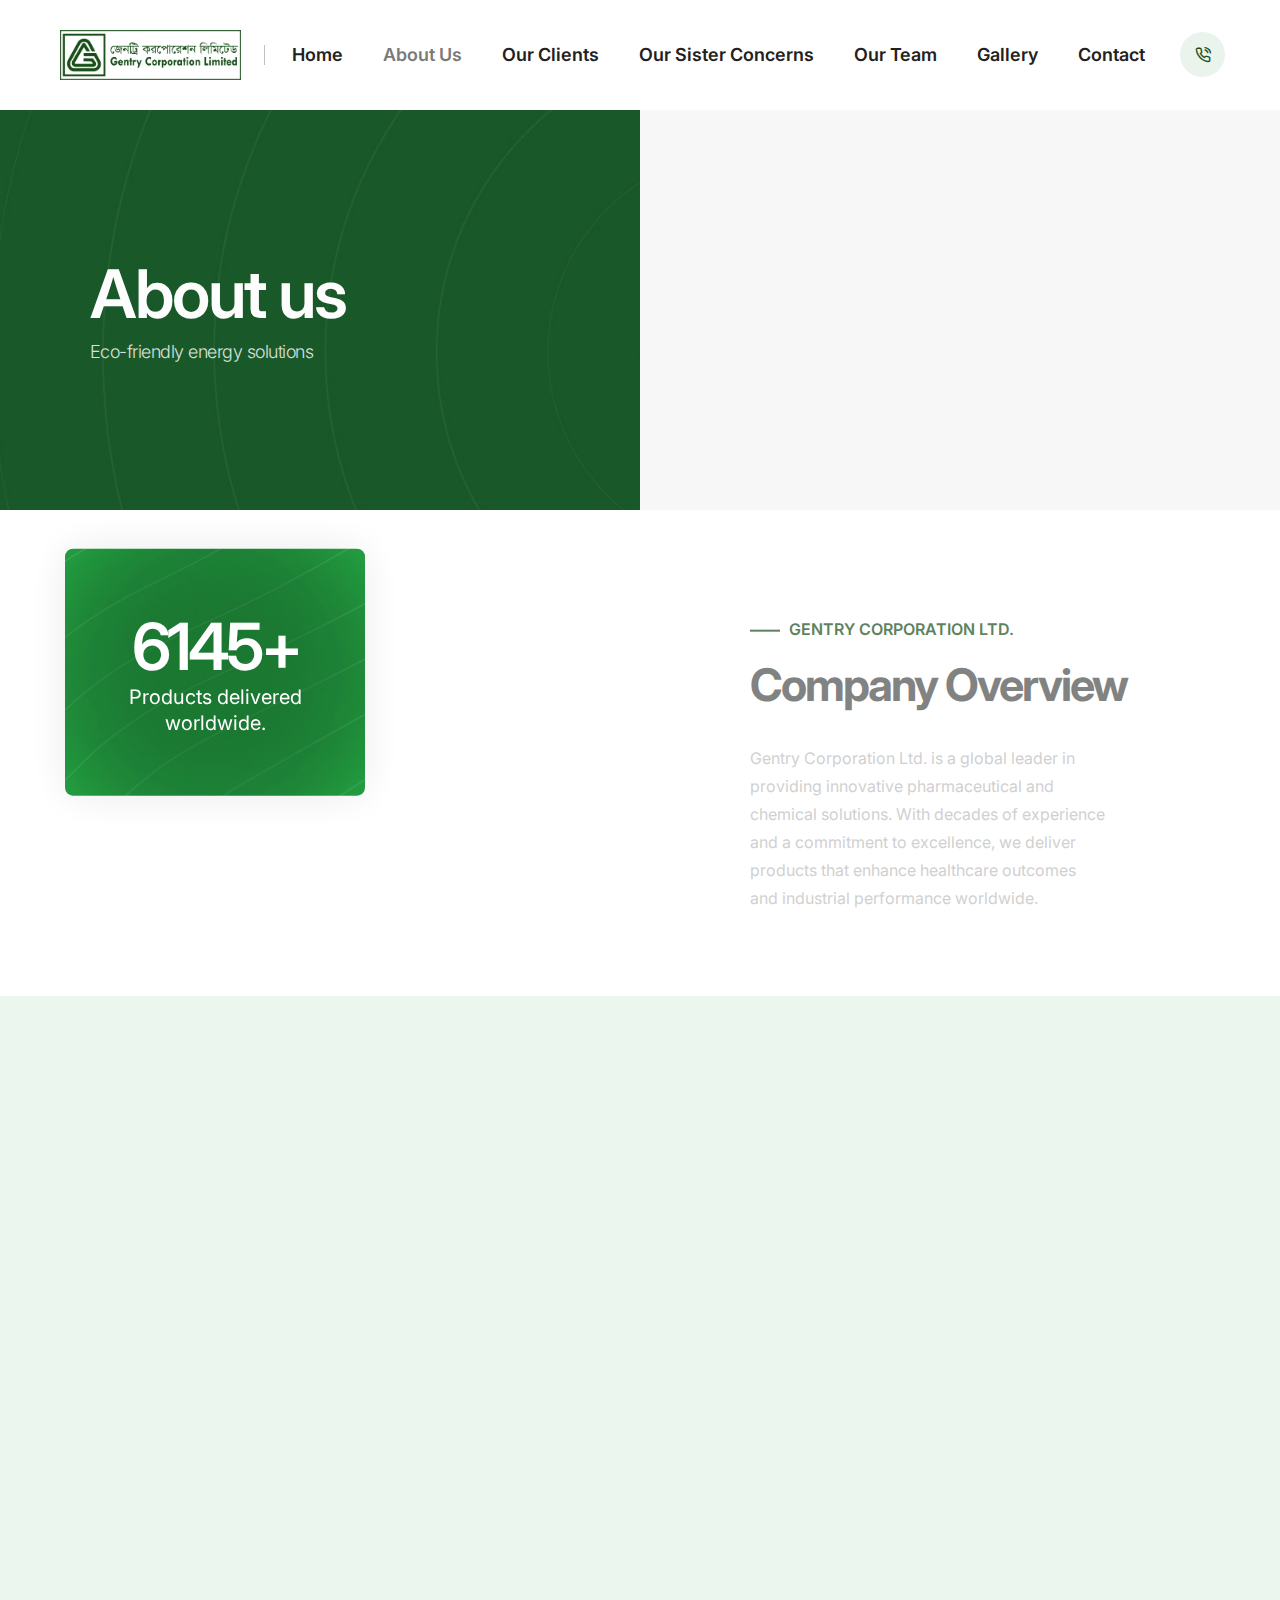
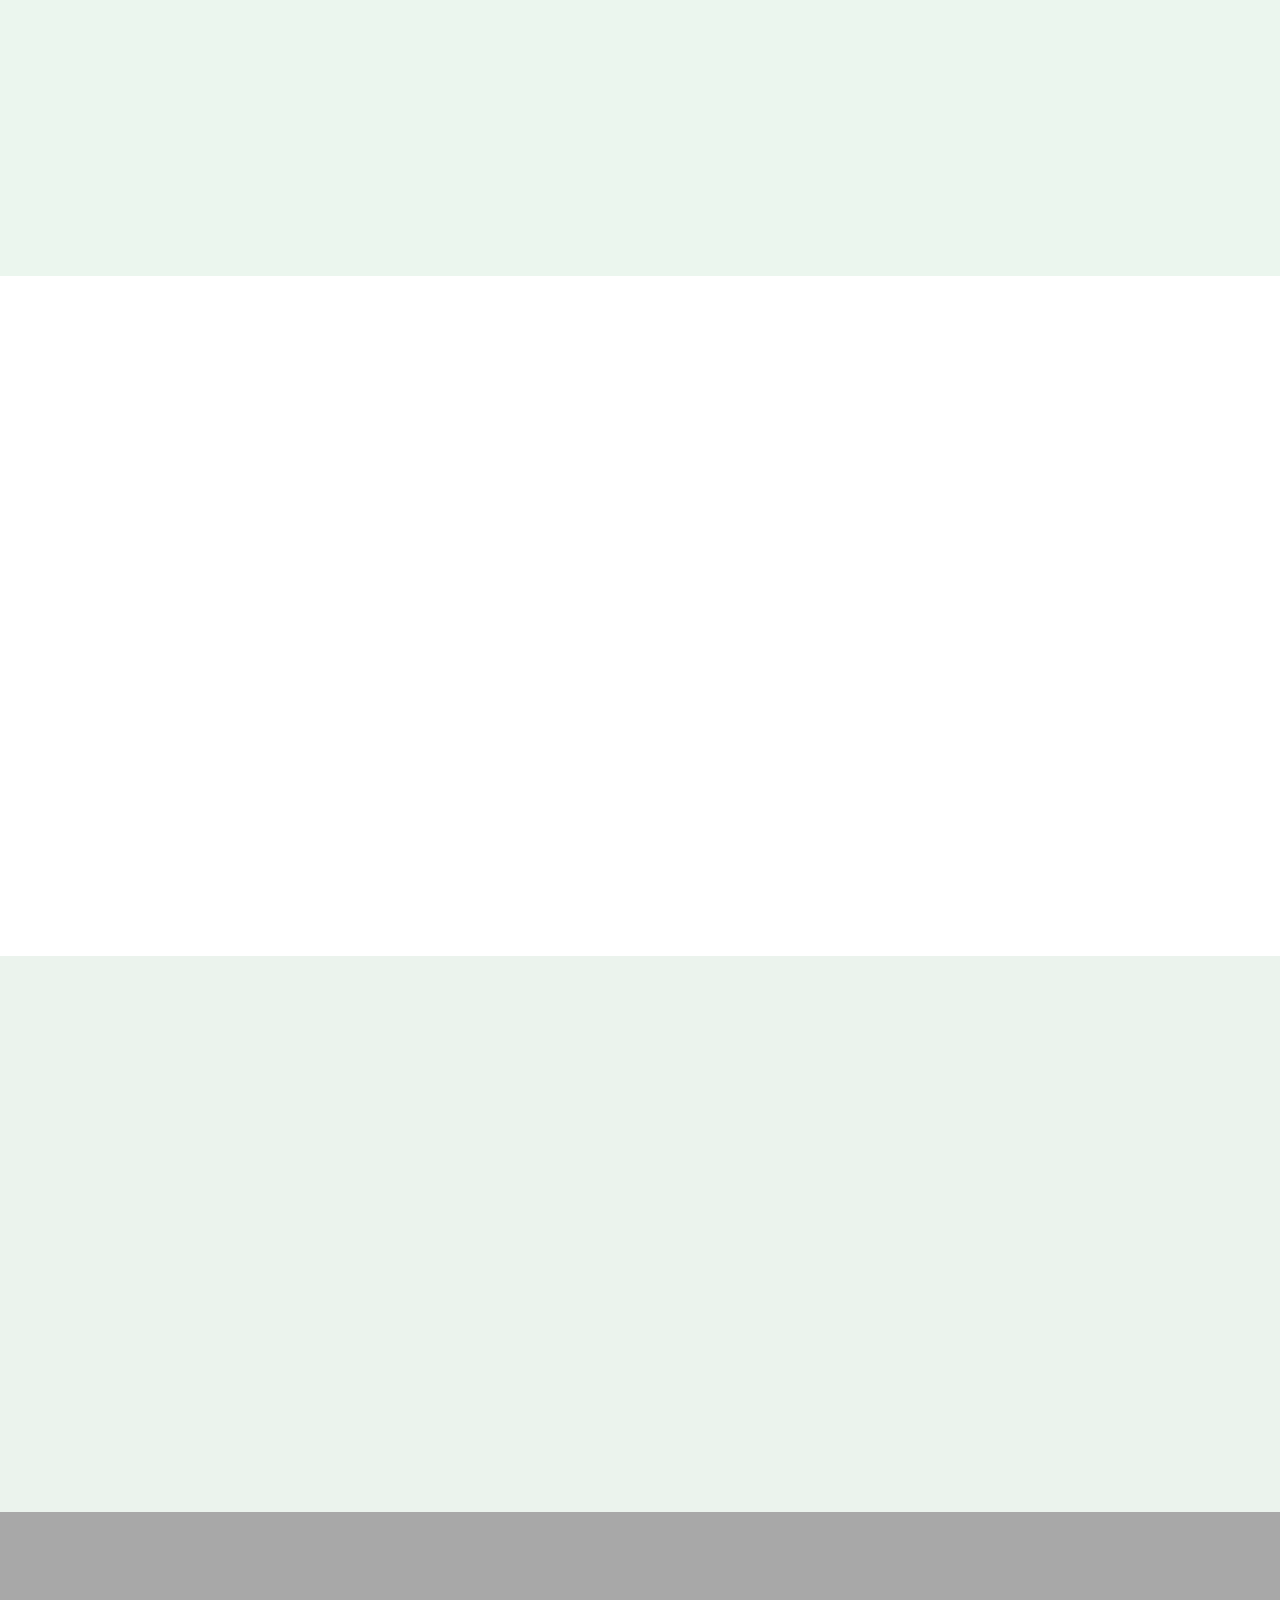
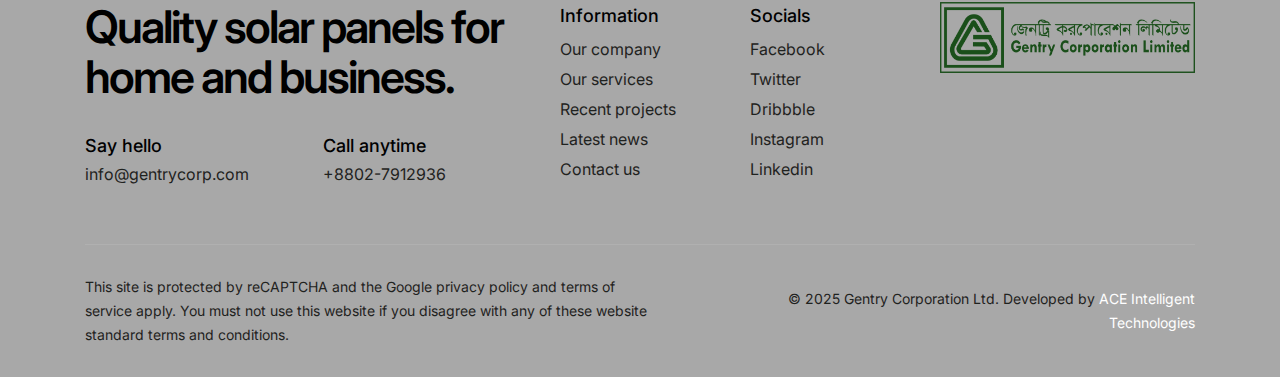
==== commit 22fce666: "First Draft Final Push" ====
--- a/about.html
+++ b/about.html
@@ -1,7 +1,7 @@
 <!DOCTYPE html>
 <html class="no-js" lang="en">
   <head>
-    <title>Crafto - The Multipurpose HTML5 Template</title>
+    <title>Gentry Corporation Ltd.</title>
     <meta charset="utf-8" />
     <meta http-equiv="X-UA-Compatible" content="IE=edge" />
     <meta name="author" content="ThemeZaa" />
@@ -99,12 +99,12 @@
           <div class="col-auto ms-auto ps-lg-0 d-none d-sm-flex">
             <div class="d-none d-xl-flex me-25px xl-me-0">
               <div class="d-flex align-items-center widget-text fw-600">
-                <a href="tel:1800222000"
+                <a href="tel:+8802-7912936"
                   ><span
                     class="d-inline-block align-middle me-10px bg-very-light-green h-45px w-45px lh-44 text-center rounded-circle text-base-color"
                     ><i class="feather icon-feather-phone-call"></i></span
                   ><span class="d-none d-xxl-inline-block align-middle"
-                    >1 800 222 000</span
+                    >+8802-7912936</span
                   ></a
                 >
               </div>
@@ -134,14 +134,14 @@
           <div class="col-md-6">
             <div
               class="h-100 position-relative cover-background sm-pt-50px"
-              style="background-image: url('https://placehold.co/960x446')"
+              style="background-image: url('images/building1.jpg'); background-position: bottom !important;"
               data-anime='{ "el": "childs", "translateY": [30, 0], "opacity": [0,1], "duration": 600, "delay": 0, "staggervalue": 200, "easing": "easeOutQuad" }'
             >
-              <div
+              <!-- <div
                 class="fs-140 xl-fs-120 lg-fs-100 md-fs-80 ls-minus-6px md-ls-minus-4px sm-ls-minus-2px text-white position-absolute bottom-minus-20px sm-bottom-minus-10px w-100 text-center"
               >
                 since <span class="fw-700">1998</span>
-              </div>
+              </div> -->
             </div>
           </div>
         </div>
@@ -161,7 +161,7 @@
             <figure class="position-relative m-0">
               <img
                 class="lg-w-90 border-radius-10px"
-                src="https://placehold.co/530x555"
+                src="images/about2.jpg"
                 alt=""
               />
               <figcaption
@@ -605,16 +605,16 @@
             <div class="row">
               <div class="col-xxl-5 col-sm-6 sm-mb-20px">
                 <span class="fs-18 fw-500 text-black d-block">Say hello</span>
-                <a class="text-dark-gray" href="mailto:info@yourdomain.com"
-                  >info@yourdomain.com</a
+                <a class="text-dark-gray" href="mailto:info@gentrycorp.com"
+                  >info@gentrycorp.com</a
                 >
               </div>
               <div class="col-xxl-5 col-sm-6">
                 <span class="fs-18 fw-500 text-black d-block"
                   >Call anytime</span
                 >
-                <a class="text-dark-gray" href="tel:1800222000"
-                  >1 800 222 000</a
+                <a class="text-dark-gray" href="tel:+8802-7912936"
+                  >+8802-7912936</a
                 >
               </div>
             </div>
--- a/css/style.css
+++ b/css/style.css
@@ -1,5 +1,5 @@
 /* -------------------------------------------------------
-    Theme Name: Crafto - The Multipurpose HTML5 Template
+    Theme Name: Gentry Corporation Ltd.
     Theme URL: https://craftohtml.themezaa.com/
     Description: Elevate your online presence with Crafto - a modern, versatile, multipurpose Bootstrap 5 responsive HTML5, SCSS template using highly creative 52+ ready demos.
     Author: ThemeZaa - https://www.themezaa.com/
@@ -6884,9 +6884,11 @@
   width: auto;
 }
 header.sticky.sticky-active .navbar-brand .default-logo {
-  visibility: hidden;
+  height: auto;
+  width: 100px;
+  /* visibility: hidden;
   opacity: 0;
-  width: 0;
+  width: 0; */
 }
 header.sticky.sticky-active [data-header-hover=dark] {
   background-color: var(--dark-gray) !important;
--- a/css/responsive.css
+++ b/css/responsive.css
@@ -1,6 +1,6 @@
 /* -------------------------------------------------------
 
-    Theme Name: Crafto - The Multipurpose HTML5 Template
+    Theme Name: Gentry Corporation Ltd.
     Theme URL: https://craftohtml.themezaa.com/
     Description: Elevate your online presence with Crafto - a modern, versatile, multipurpose Bootstrap 5 responsive HTML5, SCSS template using highly creative 52+ ready demos.
     Author: ThemeZaa - https://www.themezaa.com/
@@ -19685,9 +19685,11 @@
     padding: 22px 0;
   }
   header .navbar-brand .default-logo, header .navbar-brand .alt-logo {
-    visibility: hidden !important;
+    width: 200px !important;
+    height: auto;
+    /* visibility: hidden !important;
     opacity: 0 !important;
-    width: 0 !important;
+    width: 0 !important; */
   }
   header .navbar-brand .mobile-logo {
     visibility: visible !important;
@@ -20364,6 +20366,7 @@
   }
 }
 @media (max-height: 380px) {
+  
   .search-form-wrapper .search-form {
     height: 85vh !important;
   }
@@ -20409,7 +20412,18 @@
     line-height: 44px;
   }
 }
+@media (max-width: 420px){
+  .rotating-logo{
+    margin-top: 8.5rem !important;
+  }
+}
 @media (max-width: 575px) {
+  .rotating-logo{
+    margin-top: 5rem;
+  }
+  .rotate-below-text{
+    margin-top: 20rem;
+  }
   .breadcrumb ul li:after {
     padding: 0 6px 0 8px;
   }
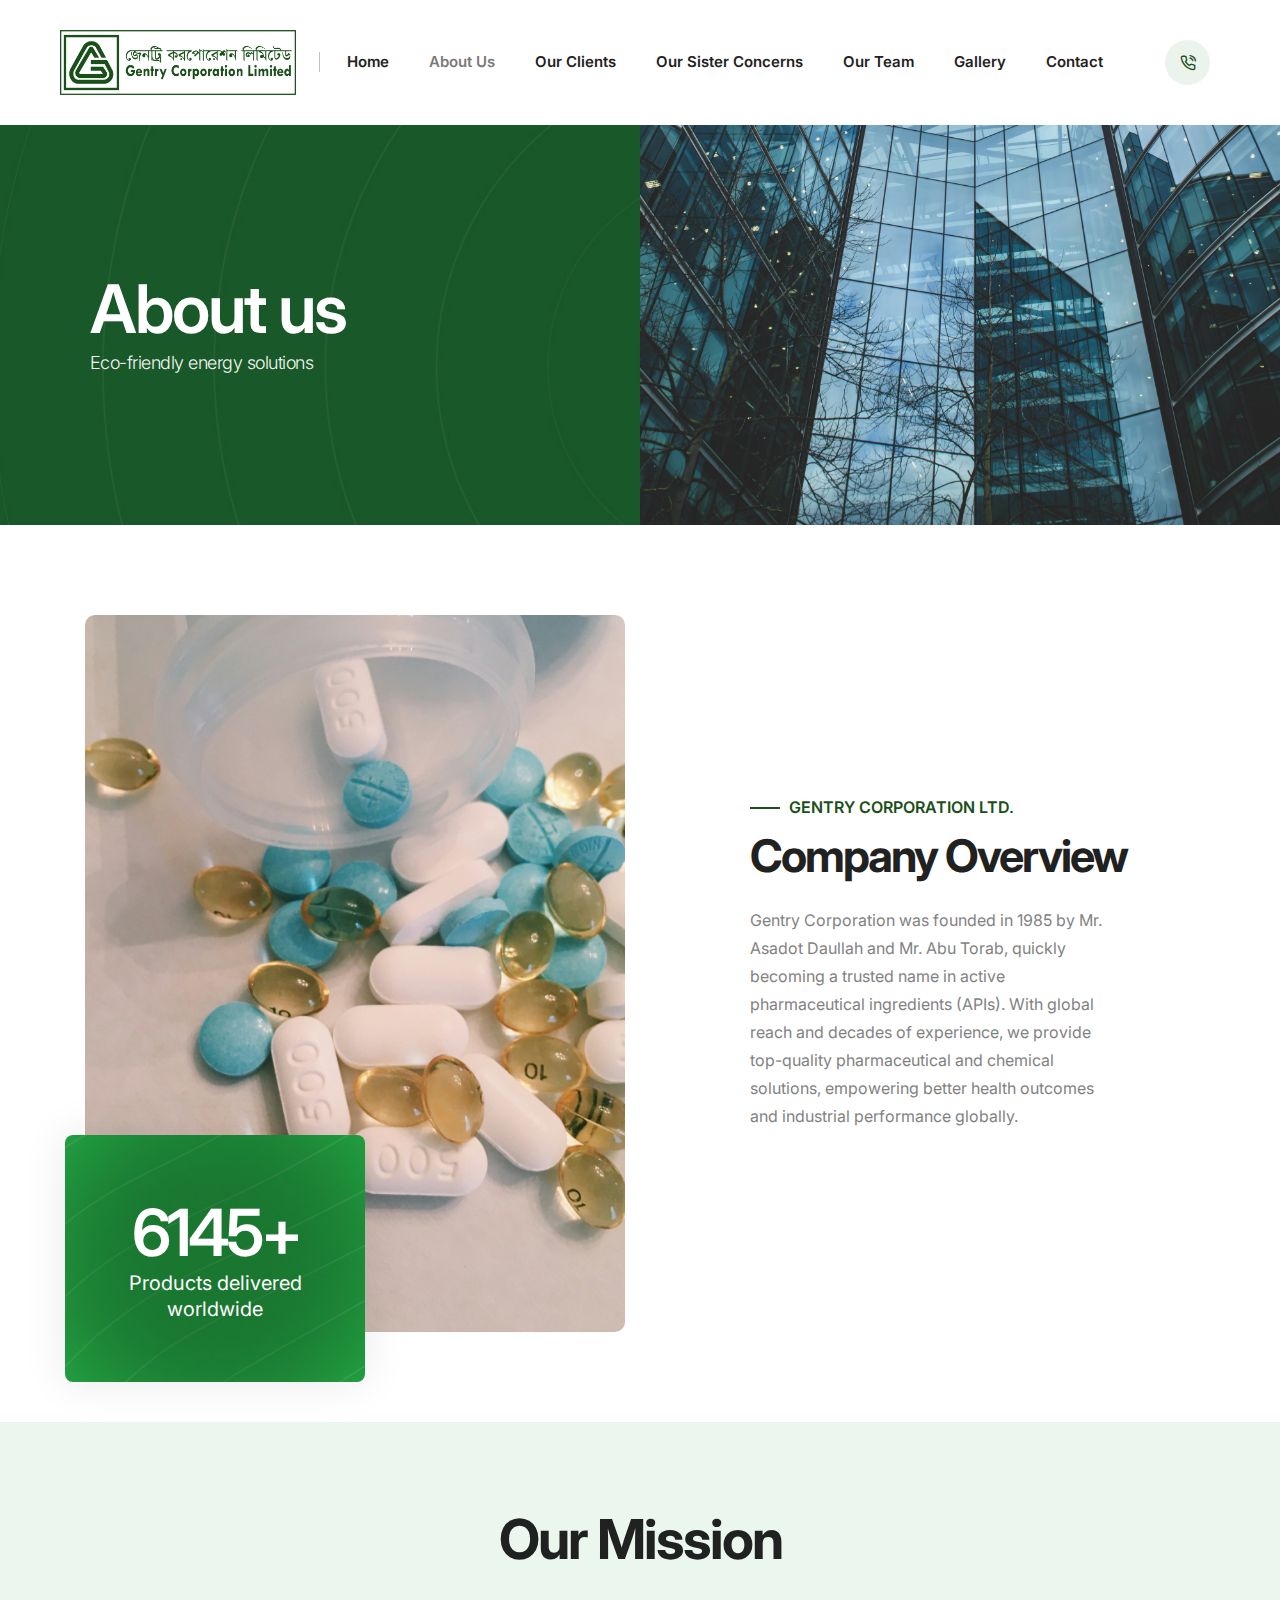
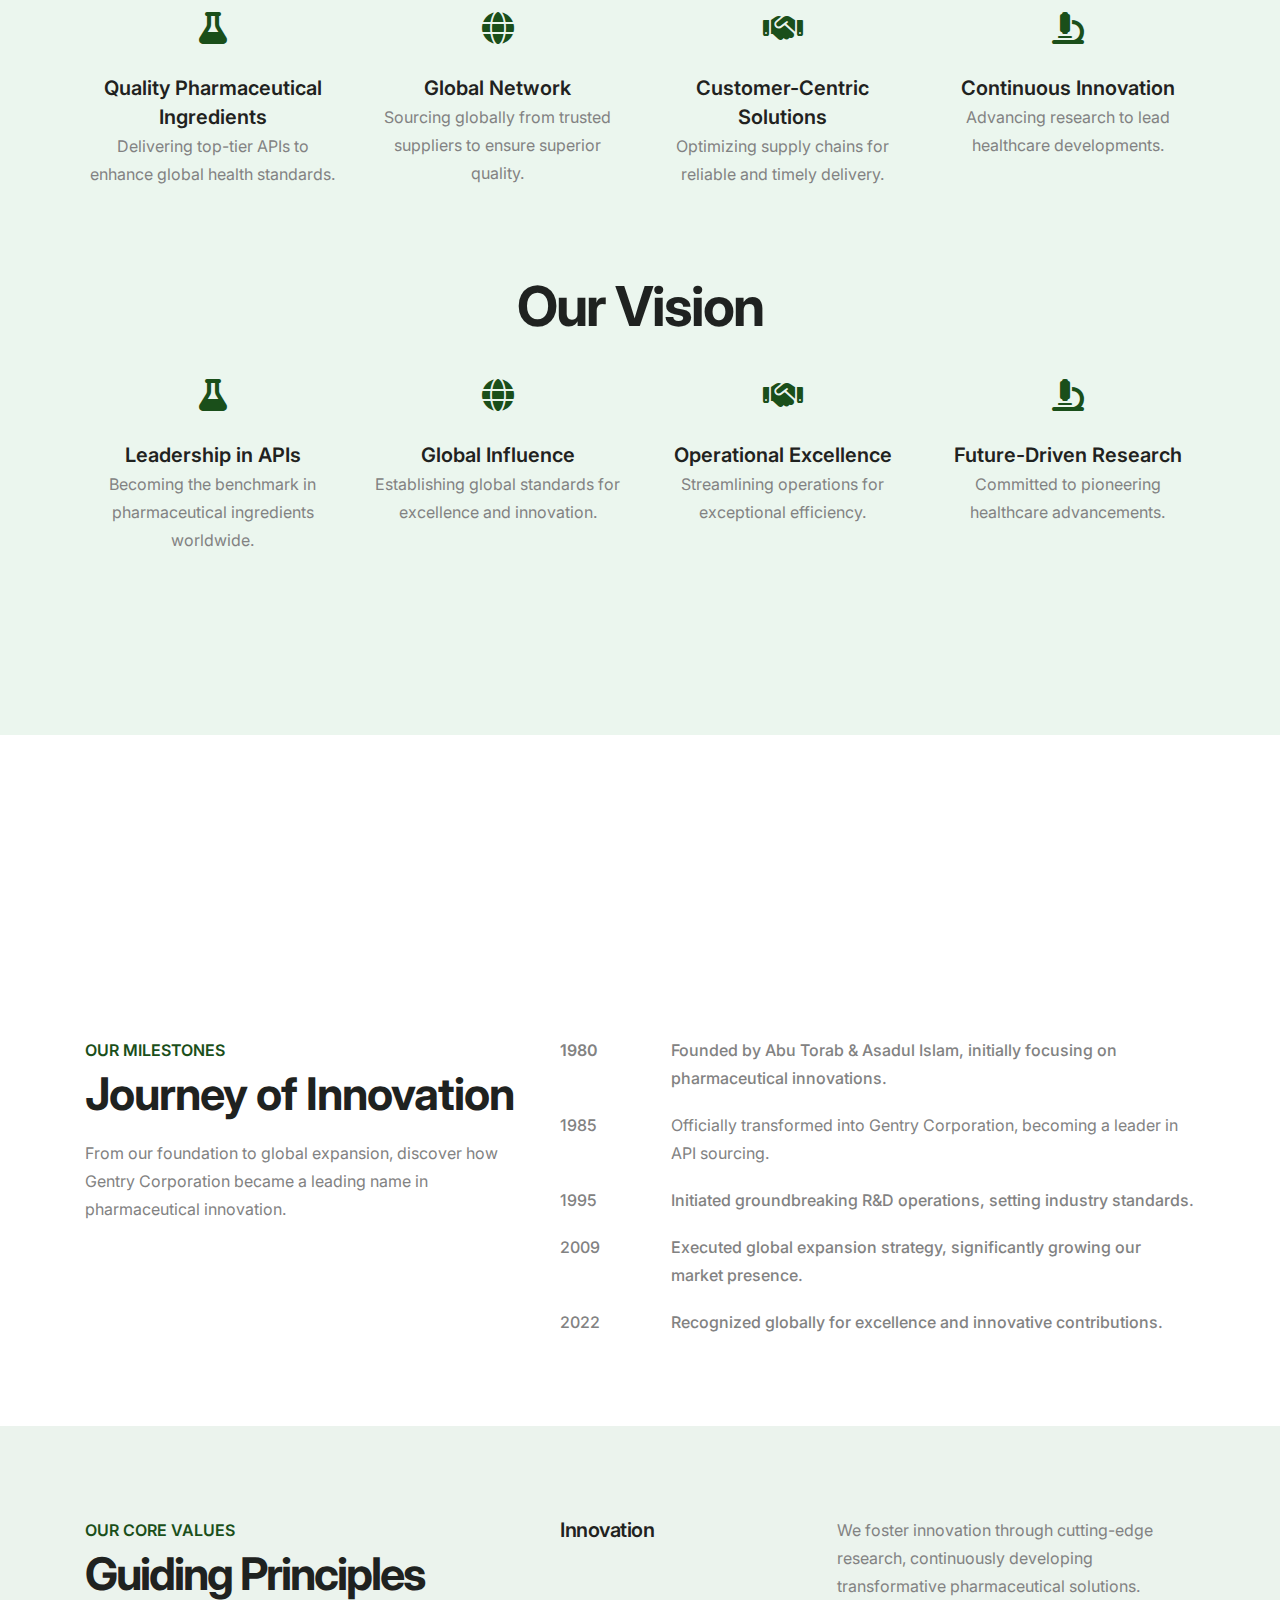
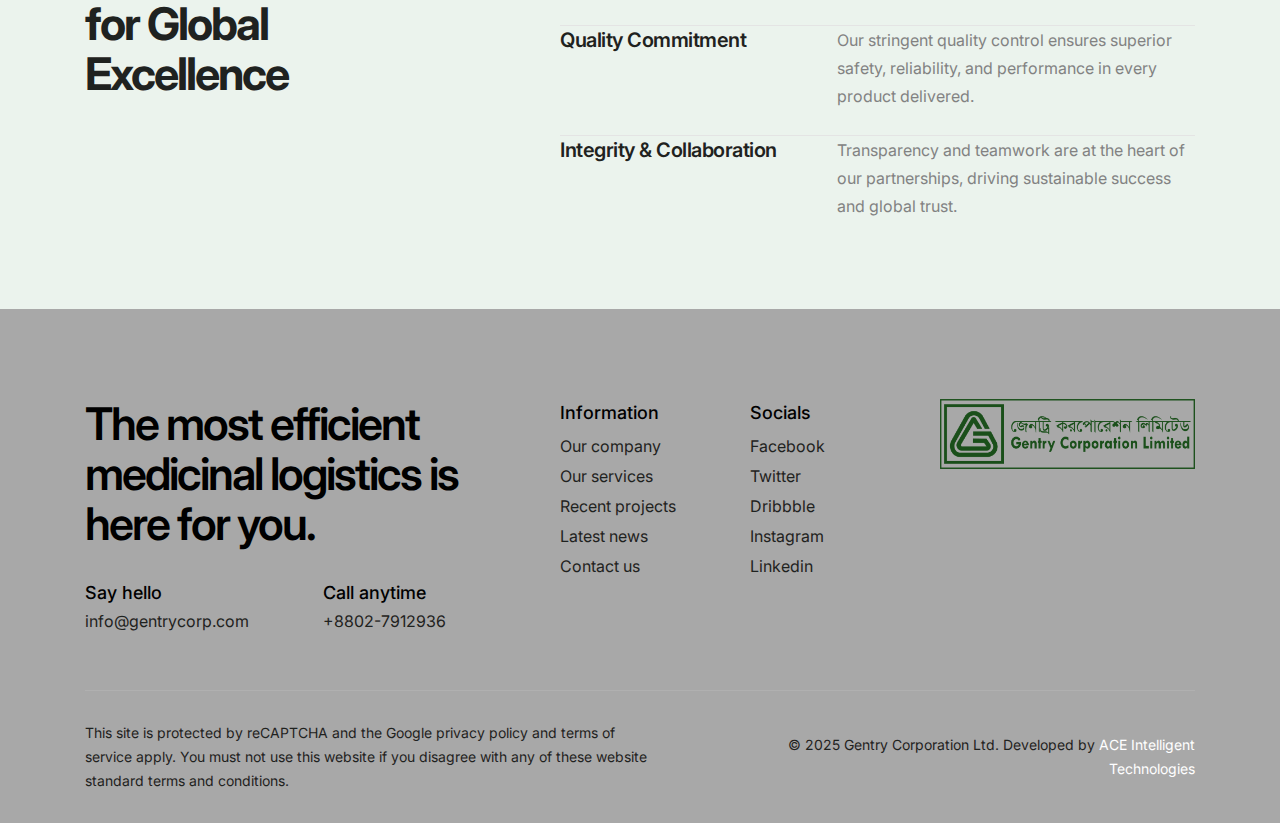
==== commit a2e99924: "Update Initial Feedback - IF002" ====
--- a/about.html
+++ b/about.html
@@ -148,185 +148,147 @@
       </div>
     </section>
     <!-- end page title -->
-    <!-- start section -->
+
+    <!-- start Company Overview section -->
     <section>
       <div class="container">
-        <div
-          class="row align-items-center justify-content-md-center g-xl-0 g-1"
-        >
-          <div
-            class="col-lg-6 col-md-10 text-end md-mb-10 sm-mb-15"
-            data-anime='{"opacity": [0,1], "duration": 600, "delay": 0, "staggervalue": 200, "easing": "easeOutQuad" }'
-          >
+        <div class="row align-items-center justify-content-md-center g-xl-0 g-1">
+          <div class="col-lg-6 col-md-10 text-end md-mb-10 sm-mb-15">
             <figure class="position-relative m-0">
-              <img
-                class="lg-w-90 border-radius-10px"
-                src="images/about2.jpg"
-                alt=""
-              />
-              <figcaption
-                class="position-absolute box-shadow-double-large border-radius-8px overflow-hidden bottom-minus-50px lg-bottom-minus-30px left-0px xl-left-minus-20px lg-left-0px w-300px lg-w-250px pt-60px pb-60px lg-pt-50px lg-pb-50px ps-5px pe-5px text-center cover-background"
-                style="
-                  background-image: url('images/demo-green-energy-about-img-02.jpg');
-                "
-                data-bottom-top="transform: translateY(-50px)"
-                data-top-bottom="transform: translateY(50px)"
-              >
-                <span
-                  class="fs-65 text-white ls-minus-4px position-relative fw-600"
-                  >6145+</span
-                >
-                <span
-                  class="d-block mx-auto fs-20 lh-26 w-70 text-center text-white"
-                  >Products delivered worldwide.</span
-                >
+              <img class="lg-w-90 border-radius-10px" src="images/about2.jpg" alt="Gentry Corporation" />
+              <figcaption class="position-absolute box-shadow-double-large border-radius-8px overflow-hidden bottom-minus-50px lg-bottom-minus-30px left-0px xl-left-minus-20px lg-left-0px w-300px lg-w-250px pt-60px pb-60px lg-pt-50px lg-pb-50px ps-5px pe-5px text-center cover-background" style="background-image: url('images/demo-green-energy-about-img-02.jpg');">
+                <span class="fs-65 text-white ls-minus-4px position-relative fw-600">6145+</span>
+                <span class="d-block mx-auto fs-20 lh-26 w-70 text-center text-white">Products delivered worldwide</span>
               </figcaption>
             </figure>
           </div>
-          <div
-            class="col-md-10 col-xl-5 offset-xl-1 col-lg-6"
-            data-anime='{ "el": "childs", "translateY": [50, 0], "opacity": [0,1], "duration": 1200, "delay": 0, "staggervalue": 150, "easing": "easeOutQuad" }'
-          >
+          <div class="col-md-10 col-xl-5 offset-xl-1 col-lg-6">
             <div class="mb-10px">
-              <span
-                class="w-30px h-2px fs-15 d-inline-block bg-base-color me-5px align-middle"
-              ></span>
-              <span
-                class="text-uppercase text-base-color fs-16 fw-600 d-inline-block"
-                >GENTRY CORPORATION LTD.</span
-              >
+              <span class="w-30px h-2px fs-15 d-inline-block bg-base-color me-5px align-middle"></span>
+              <span class="text-uppercase text-base-color fs-16 fw-600 d-inline-block">GENTRY CORPORATION LTD.</span>
             </div>
             <h3 class="text-dark-gray fw-700 ls-minus-2px">Company Overview</h3>
             <p class="w-80 sm-w-100">
-              Gentry Corporation Ltd. is a global leader in providing innovative
-              pharmaceutical and chemical solutions. With decades of experience
-              and a commitment to excellence, we deliver products that enhance
-              healthcare outcomes and industrial performance worldwide.
+              Gentry Corporation was founded in 1985 by Mr. Asadot Daullah and Mr. Abu Torab, quickly becoming a trusted name in active pharmaceutical ingredients (APIs). With global reach and decades of experience, we provide top-quality pharmaceutical and chemical solutions, empowering better health outcomes and industrial performance globally.
             </p>
-
           </div>
         </div>
       </div>
     </section>
-    <!-- end section -->
-    <!-- start section -->
+    <!-- end Company Overview section -->
+
+    <!-- start Mission & Vision section -->
     <section class="cover-background" style="background-image: url('images/demo-green-energy-about-bg-01.jpg');">
-        <div class="container"> 
-          <!-- Our Mission -->
-          <div class="row mb-4 sm-mb-30px text-center">
-            <div class="col" data-anime='{ "el": "childs", "translateY": [30, 0], "opacity": [0,1], "duration": 600, "delay": 0, "staggervalue": 200, "easing": "easeOutQuad" }'>
-              <h2 class="fw-700 mb-0 text-dark-gray ls-minus-2px">Our Mission</h2>
-            </div>
-          </div>
-          <div class="row row-cols-1 row-cols-lg-4 row-cols-sm-2 justify-content-center mb-6 sm-mb-50px" data-anime='{ "el": "childs", "translateY": [30, 0], "opacity": [0,1], "duration": 600, "delay": 0, "staggervalue": 150, "easing": "easeOutQuad" }'>
-            <!-- Mission Item 1 -->
-            <div class="col custom-icon-with-text-style-02 border-end xs-border-end-0 md-mb-30px">
-              <div class="feature-box last-paragraph-no-margin">
-                <div class="feature-box-icon">
-                  <i class="fas fa-flask fa-2x text-base-color mb-30px"></i>
-                </div>
-                <div class="feature-box-content">
-                  <span class="d-block fs-20 fw-600 text-dark-gray mb-10px">Innovative Formulations</span>
-                  <p class="w-80 xl-w-100 mx-auto">Our advanced formulations set new benchmarks in efficacy and safety.</p>
-                </div>
-              </div>
-            </div>
-            <!-- Mission Item 2 -->
-            <div class="col custom-icon-with-text-style-02 border-end md-border-end-0 md-mb-30px">
-              <div class="feature-box last-paragraph-no-margin">
-                <div class="feature-box-icon">
-                  <i class="fas fa-globe fa-2x text-base-color mb-30px"></i>
-                </div>
-                <div class="feature-box-content">
-                  <span class="d-block fs-20 fw-600 text-dark-gray mb-10px">Global Expertise</span>
-                  <p class="w-80 xl-w-100 mx-auto">Leveraging international standards to deliver world-class solutions.</p>
-                </div>
-              </div>
-            </div>
-            <!-- Mission Item 3 -->
-            <div class="col custom-icon-with-text-style-02 border-end xs-border-end-0 xs-mb-30px">
-              <div class="feature-box last-paragraph-no-margin">
-                <div class="feature-box-icon">
-                  <i class="fas fa-handshake fa-2x text-base-color mb-30px"></i>
-                </div>
-                <div class="feature-box-content">
-                  <span class="d-block fs-20 fw-600 text-dark-gray mb-10px">Commercial Solutions</span>
-                  <p class="w-80 xl-w-100 mx-auto">Optimized supply chains that ensure timely delivery and reliability.</p>
-                </div>
-              </div>
-            </div>
-            <!-- Mission Item 4 -->
-            <div class="col custom-icon-with-text-style-02">
-              <div class="feature-box last-paragraph-no-margin">
-                <div class="feature-box-icon">
-                  <i class="fas fa-microscope fa-2x text-base-color mb-30px"></i>
-                </div>
-                <div class="feature-box-content">
-                  <span class="d-block fs-20 fw-600 text-dark-gray mb-10px">R&amp;D Excellence</span>
-                  <p class="w-80 xl-w-100 mx-auto">Pioneering research to drive the future of healthcare innovation.</p>
-                </div>
-              </div>
-            </div>
-          </div>
-          <!-- Our Vision -->
-          <div class="row mb-4 sm-mb-30px text-center">
-            <div class="col" data-anime='{ "el": "childs", "translateY": [30, 0], "opacity": [0,1], "duration": 600, "delay": 0, "staggervalue": 200, "easing": "easeOutQuad" }'>
-              <h2 class="fw-700 mb-0 text-dark-gray ls-minus-2px">Our Vision</h2>
-            </div>
-          </div>
-          <div class="row row-cols-1 row-cols-lg-4 row-cols-sm-2 justify-content-center mb-6 sm-mb-50px" data-anime='{ "el": "childs", "translateY": [30, 0], "opacity": [0,1], "duration": 600, "delay": 0, "staggervalue": 150, "easing": "easeOutQuad" }'>
-            <!-- Vision Item 1 -->
-            <div class="col custom-icon-with-text-style-02 border-end xs-border-end-0 md-mb-30px">
-              <div class="feature-box last-paragraph-no-margin">
-                <div class="feature-box-icon">
-                  <i class="fas fa-flask fa-2x text-base-color mb-30px"></i>
-                </div>
-                <div class="feature-box-content">
-                  <span class="d-block fs-20 fw-600 text-dark-gray mb-10px">Innovative Formulations</span>
-                  <p class="w-80 xl-w-100 mx-auto">We envision breakthrough formulations that redefine healthcare standards.</p>
-                </div>
-              </div>
-            </div>
-            <!-- Vision Item 2 -->
-            <div class="col custom-icon-with-text-style-02 border-end md-border-end-0 md-mb-30px">
-              <div class="feature-box last-paragraph-no-margin">
-                <div class="feature-box-icon">
-                  <i class="fas fa-globe fa-2x text-base-color mb-30px"></i>
-                </div>
-                <div class="feature-box-content">
-                  <span class="d-block fs-20 fw-600 text-dark-gray mb-10px">Global Expertise</span>
-                  <p class="w-80 xl-w-100 mx-auto">Our vision is to set global benchmarks in quality and service.</p>
-                </div>
-              </div>
-            </div>
-            <!-- Vision Item 3 -->
-            <div class="col custom-icon-with-text-style-02 border-end xs-border-end-0 xs-mb-30px">
-              <div class="feature-box last-paragraph-no-margin">
-                <div class="feature-box-icon">
-                  <i class="fas fa-handshake fa-2x text-base-color mb-30px"></i>
-                </div>
-                <div class="feature-box-content">
-                  <span class="d-block fs-20 fw-600 text-dark-gray mb-10px">Commercial Solutions</span>
-                  <p class="w-80 xl-w-100 mx-auto">We aim to streamline operations for unmatched efficiency and dependability.</p>
-                </div>
-              </div>
-            </div>
-            <!-- Vision Item 4 -->
-            <div class="col custom-icon-with-text-style-02">
-              <div class="feature-box last-paragraph-no-margin">
-                <div class="feature-box-icon">
-                  <i class="fas fa-microscope fa-2x text-base-color mb-30px"></i>
-                </div>
-                <div class="feature-box-content">
-                  <span class="d-block fs-20 fw-600 text-dark-gray mb-10px">R&amp;D Excellence</span>
-                  <p class="w-80 xl-w-100 mx-auto">Our commitment to research drives innovative solutions for tomorrow’s healthcare challenges.</p>
-                </div>
-              </div>
-            </div>
-          </div>
-        </div>
-      </section>
-    <!-- end section -->
+      <div class="container"> 
+        <!-- Our Mission -->
+        <div class="row mb-4 text-center">
+          <div class="col">
+            <h2 class="fw-700 mb-0 text-dark-gray ls-minus-2px">Our Mission</h2>
+          </div>
+        </div>
+        <div class="row row-cols-1 row-cols-lg-4 row-cols-sm-2 justify-content-center mb-6">
+          <div class="col">
+            <div class="feature-box">
+              <div class="feature-box-icon">
+                <i class="fas fa-flask fa-2x text-base-color mb-30px"></i>
+              </div>
+              <div class="feature-box-content">
+                <span class="fs-20 fw-600 text-dark-gray mb-10px">Quality Pharmaceutical Ingredients</span>
+                <p>Delivering top-tier APIs to enhance global health standards.</p>
+              </div>
+            </div>
+          </div>
+          <div class="col">
+            <div class="feature-box">
+              <div class="feature-box-icon">
+                <i class="fas fa-globe fa-2x text-base-color mb-30px"></i>
+              </div>
+              <div class="feature-box-content">
+                <span class="fs-20 fw-600 text-dark-gray mb-10px">Global Network</span>
+                <p>Sourcing globally from trusted suppliers to ensure superior quality.</p>
+              </div>
+            </div>
+          </div>
+          <div class="col">
+            <div class="feature-box">
+              <div class="feature-box-icon">
+                <i class="fas fa-handshake fa-2x text-base-color mb-30px"></i>
+              </div>
+              <div class="feature-box-content">
+                <span class="fs-20 fw-600 text-dark-gray mb-10px">Customer-Centric Solutions</span>
+                <p>Optimizing supply chains for reliable and timely delivery.</p>
+              </div>
+            </div>
+          </div>
+          <div class="col">
+            <div class="feature-box">
+              <div class="feature-box-icon">
+                <i class="fas fa-microscope fa-2x text-base-color mb-30px"></i>
+              </div>
+              <div class="feature-box-content">
+                <span class="fs-20 fw-600 text-dark-gray mb-10px">Continuous Innovation</span>
+                <p>Advancing research to lead healthcare developments.</p>
+              </div>
+            </div>
+          </div>
+        </div>
+        <!-- Our Vision -->
+        <div class="row mb-4 text-center">
+          <div class="col">
+            <h2 class="fw-700 mb-0 text-dark-gray ls-minus-2px">Our Vision</h2>
+          </div>
+        </div>
+        <div class="row row-cols-1 row-cols-lg-4 row-cols-sm-2 justify-content-center mb-6">
+          <div class="col">
+            <div class="feature-box">
+              <div class="feature-box-icon">
+                <i class="fas fa-flask fa-2x text-base-color mb-30px"></i>
+              </div>
+              <div class="feature-box-content">
+                <span class="fs-20 fw-600 text-dark-gray mb-10px">Leadership in APIs</span>
+                <p>Becoming the benchmark in pharmaceutical ingredients worldwide.</p>
+              </div>
+            </div>
+          </div>
+          <div class="col">
+            <div class="feature-box">
+              <div class="feature-box-icon">
+                <i class="fas fa-globe fa-2x text-base-color mb-30px"></i>
+              </div>
+              <div class="feature-box-content">
+                <span class="fs-20 fw-600 text-dark-gray mb-10px">Global Influence</span>
+                <p>Establishing global standards for excellence and innovation.</p>
+              </div>
+            </div>
+          </div>
+          <div class="col">
+            <div class="feature-box">
+              <div class="feature-box-icon">
+                <i class="fas fa-handshake fa-2x text-base-color mb-30px"></i>
+              </div>
+              <div class="feature-box-content">
+                <span class="fs-20 fw-600 text-dark-gray mb-10px">Operational Excellence</span>
+                <p>Streamlining operations for exceptional efficiency.</p>
+              </div>
+            </div>
+          </div>
+          <div class="col">
+            <div class="feature-box">
+              <div class="feature-box-icon">
+                <i class="fas fa-microscope fa-2x text-base-color mb-30px"></i>
+              </div>
+              <div class="feature-box-content">
+                <span class="fs-20 fw-600 text-dark-gray mb-10px">Future-Driven Research</span>
+                <p>Committed to pioneering healthcare advancements.</p>
+              </div>
+            </div>
+          </div>
+        </div>
+      </div>
+    </section>
+    <!-- end Mission & Vision section -->
+
+
     <!-- start section -->
     <section>
       <div class="container">
@@ -439,168 +401,89 @@
       </div>
     </section>
     <!-- end section -->
-    <!-- start section -->
+
+    <!-- start Our History section -->
     <section class="half-section pb-7 sm-pb-50px lg-pt-0">
-        <div class="container">
-          <div class="row">
-            <div class="col-xl-4 col-lg-5 last-paragraph-no-margin lg-mb-30px">
-              <div data-anime='{ "el": "childs", "translateY": [30, 0], "opacity": [0,1], "duration": 600, "delay": 0, "staggervalue": 200, "easing": "easeOutQuad" }'>
-                <span class="fs-16 text-uppercase text-base-color fw-600 mb-5px d-block">
-                  Our Milestones
-                </span>
-                <h3 class="text-dark-gray fw-700 ls-minus-1px mb-20px">
-                  Our Journey of Innovation
-                </h3>
-                <p>
-                  From our humble beginnings to global leadership, each milestone represents a breakthrough in pharmaceutical excellence and industrial progress.
-                </p>
-              </div>
-            </div>
-            <div class="col-lg-7 offset-xl-1 last-paragraph-no-margin" data-anime='{ "el": "childs", "translateY": [30, 0], "opacity": [0,1], "duration": 600, "delay": 0, "staggervalue": 300, "easing": "easeOutQuad" }'>
-              <!-- Timeline Item 1 -->
-              <div class="row align-items-center pb-25px border-bottom border-color-extra-medium-gray g-0 position-relative sm-pe-40px">
-                <div class="col-md-2">
-                  <span class="fw-500 text-dark-gray">1980</span>
-                </div>
-                <div class="col-md-6">
-                  <span class="text-dark-gray fw-600 fs-18">Company Founded</span>
-                </div>
-                <div class="col-md-3">
-                  <span>Foundation</span>
-                </div>
-                <div class="col-auto col-md-1 sm-position-absolute right-0px">
-                  <a href="#">
-                    <i class="fa-solid fa-arrow-right-long text-dark-gray"></i>
-                  </a>
-                </div>
-              </div>
-              <!-- Timeline Item 2 -->
-              <div class="row align-items-center pt-25px pb-25px border-bottom border-color-extra-medium-gray g-0 position-relative sm-pe-40px">
-                <div class="col-md-2">
-                  <span class="fw-500 text-dark-gray">1995</span>
-                </div>
-                <div class="col-md-6">
-                  <span class="text-dark-gray fw-600 fs-18">Pioneering Research Initiatives</span>
-                </div>
-                <div class="col-md-3">
-                  <span>R&amp;D</span>
-                </div>
-                <div class="col-auto col-md-1 sm-position-absolute right-0px">
-                  <a href="#">
-                    <i class="fa-solid fa-arrow-right-long text-dark-gray"></i>
-                  </a>
-                </div>
-              </div>
-              <!-- Timeline Item 3 -->
-              <div class="row align-items-center pt-25px pb-25px border-bottom border-color-extra-medium-gray g-0 position-relative sm-pe-40px">
-                <div class="col-md-2">
-                  <span class="fw-500 text-dark-gray">2009</span>
-                </div>
-                <div class="col-md-6">
-                  <span class="text-dark-gray fw-600 fs-18">Global Expansion Strategy</span>
-                </div>
-                <div class="col-md-3">
-                  <span>Expansion</span>
-                </div>
-                <div class="col-auto col-md-1 sm-position-absolute right-0px">
-                  <a href="#">
-                    <i class="fa-solid fa-arrow-right-long text-dark-gray"></i>
-                  </a>
-                </div>
-              </div>
-              <!-- Timeline Item 4 -->
-              <div class="row align-items-center pt-25px pb-25px g-0 position-relative sm-pe-40px sm-pb-0">
-                <div class="col-md-2">
-                  <span class="fw-500 text-dark-gray">2022</span>
-                </div>
-                <div class="col-md-6">
-                  <span class="text-dark-gray fw-600 fs-18">Industry Recognition &amp; Awards</span>
-                </div>
-                <div class="col-md-3">
-                  <span>Awards</span>
-                </div>
-                <div class="col-auto col-md-1 sm-position-absolute right-0px">
-                  <a href="#">
-                    <i class="fa-solid fa-arrow-right-long text-dark-gray"></i>
-                  </a>
-                </div>
-              </div>
-            </div>
-          </div>
-        </div>
-      </section>
-      
-    <!-- end section -->
-    <!-- start section -->
-    <section class="pb-5 bg-very-light-green">
-        <div class="container">
-          <div class="row">
-            <div
-              class="col-lg-5 md-mb-50px sm-mb-30px"
-              data-anime='{ "el": "childs", "translateY": [15, 0], "opacity": [0,1], "duration": 600, "delay": 0, "staggervalue": 300, "easing": "easeOutQuad" }'
-            >
-              <span class="fs-16 text-uppercase text-base-color fw-600 mb-5px d-block">
-                Our Core Values
-              </span>
-              <h3 class="fw-700 mb-0 text-dark-gray ls-minus-2px w-85">
-                Our Principles Drive Global Excellence.
-              </h3>
-            </div>
-            <div
-              class="col-lg-7"
-              data-anime='{ "el": "childs", "translateY": [15, 0], "opacity": [0,1], "duration": 600, "delay": 0, "staggervalue": 300, "easing": "easeOutQuad" }'
-            >
-              <div class="row">
-                <div class="col-md-5">
-                  <div class="fs-20 fw-600 text-dark-gray ls-minus-05px w-85 xl-w-100 sm-mb-10px">
-                    Innovation at Our Core.
-                  </div>
-                </div>
-                <div class="col-md-7 last-paragraph-no-margin">
-                  <p>
-                    We continuously push boundaries with breakthrough research and development, driving transformative advances in pharmaceutical science.
-                  </p>
-                </div>
-              </div>
-              <div class="separator-line-1px border-bottom border-color-extra-medium-gray mt-30px mb-30px"></div>
-              <div class="row">
-                <div class="col-md-5">
-                  <div class="fs-20 fw-600 text-dark-gray ls-minus-05px w-85 xl-w-100 sm-mb-10px">
-                    Commitment to Quality.
-                  </div>
-                </div>
-                <div class="col-md-7 last-paragraph-no-margin">
-                  <p>
-                    Our rigorous quality standards ensure every product exceeds expectations in performance, safety, and reliability.
-                  </p>
-                </div>
-              </div>
-              <div class="separator-line-1px border-bottom border-color-extra-medium-gray mt-30px mb-30px"></div>
-              <div class="row">
-                <div class="col-md-5">
-                  <div class="fs-20 fw-600 text-dark-gray ls-minus-05px w-85 xl-w-100 sm-mb-10px">
-                    Integrity &amp; Collaboration.
-                  </div>
-                </div>
-                <div class="col-md-7 last-paragraph-no-margin">
-                  <p>
-                    Built on transparency and teamwork, we foster trusted partnerships that propel us to deliver sustainable, innovative solutions worldwide.
-                  </p>
-                </div>
-              </div>
-            </div>
-          </div>
-        </div>
-      </section>
-      
-    <!-- end section -->
+      <div class="container">
+        <div class="row">
+          <div class="col-lg-5 last-paragraph-no-margin lg-mb-30px">
+            <span class="fs-16 text-uppercase text-base-color fw-600 mb-5px d-block">Our Milestones</span>
+            <h3 class="text-dark-gray fw-700 ls-minus-1px mb-20px">Journey of Innovation</h3>
+            <p>From our foundation to global expansion, discover how Gentry Corporation became a leading name in pharmaceutical innovation.</p>
+          </div>
+          <div class="col-lg-7">
+            <div class="row">
+              <div class="col-md-2 fw-600">1980</div>
+              <div class="col-md-10"><span class="fw-500">Founded by Abu Torab &amp; Asadul Islam, initially focusing on pharmaceutical innovations.</span></div>
+            </div>
+            <div class="row mt-3">
+              <div class="col-md-2 fw-500">1985</div>
+              <div class="col-md-10">Officially transformed into Gentry Corporation, becoming a leader in API sourcing.</div>
+            </div>
+            <div class="row mt-3">
+              <div class="col-md-2 fw-500">1995</div>
+              <div class="col-md-10"><span class="fw-500">Initiated groundbreaking R&amp;D operations, setting industry standards.</span></div>
+            </div>
+            <div class="row mt-3">
+              <div class="col-md-2 fw-500">2009</div>
+              <div class="col-md-10"><span class="fw-500">Executed global expansion strategy, significantly growing our market presence.</span></div>
+            </div>
+            <div class="row mt-3">
+              <div class="col-md-2 fw-500">2022</div>
+              <div class="col-md-10"><span class="fw-500">Recognized globally for excellence and innovative contributions.</span></div>
+            </div>
+          </div>
+    </section>
+    <!-- end Our History section -->
+
+<!-- start Our Core Values section -->
+<section class="pb-5 bg-very-light-green">
+  <div class="container">
+    <div class="row">
+      <div class="col-lg-5 md-mb-50px sm-mb-30px">
+        <span class="fs-16 text-uppercase text-base-color fw-600 mb-5px d-block">Our Core Values</span>
+        <h3 class="fw-700 mb-0 text-dark-gray ls-minus-2px w-85">Guiding Principles for Global Excellence</h3>
+      </div>
+      <div class="col-lg-7">
+        <div class="row">
+          <div class="col-md-5">
+            <div class="fs-20 fw-600 text-dark-gray ls-minus-05px">Innovation</div>
+          </div>
+          <div class="col-md-7">
+            <p>We foster innovation through cutting-edge research, continuously developing transformative pharmaceutical solutions.</p>
+          </div>
+        </div>
+        <div class="separator-line-1px border-bottom border-color-extra-medium-gray my-30px"></div>
+        <div class="row">
+          <div class="col-md-5">
+            <div class="fs-20 fw-600 text-dark-gray ls-minus-05px">Quality Commitment</div>
+          </div>
+          <div class="col-md-7">
+            <p>Our stringent quality control ensures superior safety, reliability, and performance in every product delivered.</p>
+          </div>
+        </div>
+        <div class="separator-line-1px border-bottom border-color-extra-medium-gray my-30px"></div>
+        <div class="row">
+          <div class="col-md-5">
+            <div class="fs-20 fw-600 text-dark-gray ls-minus-05px">Integrity & Collaboration</div>
+          </div>
+          <div class="col-md-7">
+            <p>Transparency and teamwork are at the heart of our partnerships, driving sustainable success and global trust.</p>
+          </div>
+        </div>
+      </div>
+    </div>
+  </div>
+</section>
+<!-- end Our Core Values section -->
+
     <!-- start footer -->
     <footer class="bg-light-gray pb-30px">
       <div class="container">
         <div class="row mb-5 xs-mb-30px">
           <div class="col-xl-5 col-md-7 sm-mb-30px order-2 order-xl-1">
             <h3 class="text-black fw-600 mb-30px ls-minus-2px">
-              Quality solar panels for home and business.
+              The most efficient medicinal logistics is here for you.
             </h3>
             <div class="row">
               <div class="col-xxl-5 col-sm-6 sm-mb-20px">
--- a/demos/green-energy/green-energy.css
+++ b/demos/green-energy/green-energy.css
@@ -41,11 +41,11 @@
     color: var(--white);
 }
 header .navbar-brand img {
-    max-height: 50px;
+    max-height: 65px;
 }
 .navbar .navbar-nav .nav-link {
     font-weight: 600;
-    font-size: 18px;
+    font-size: 15px;
 }
 /* button */
 .btn {
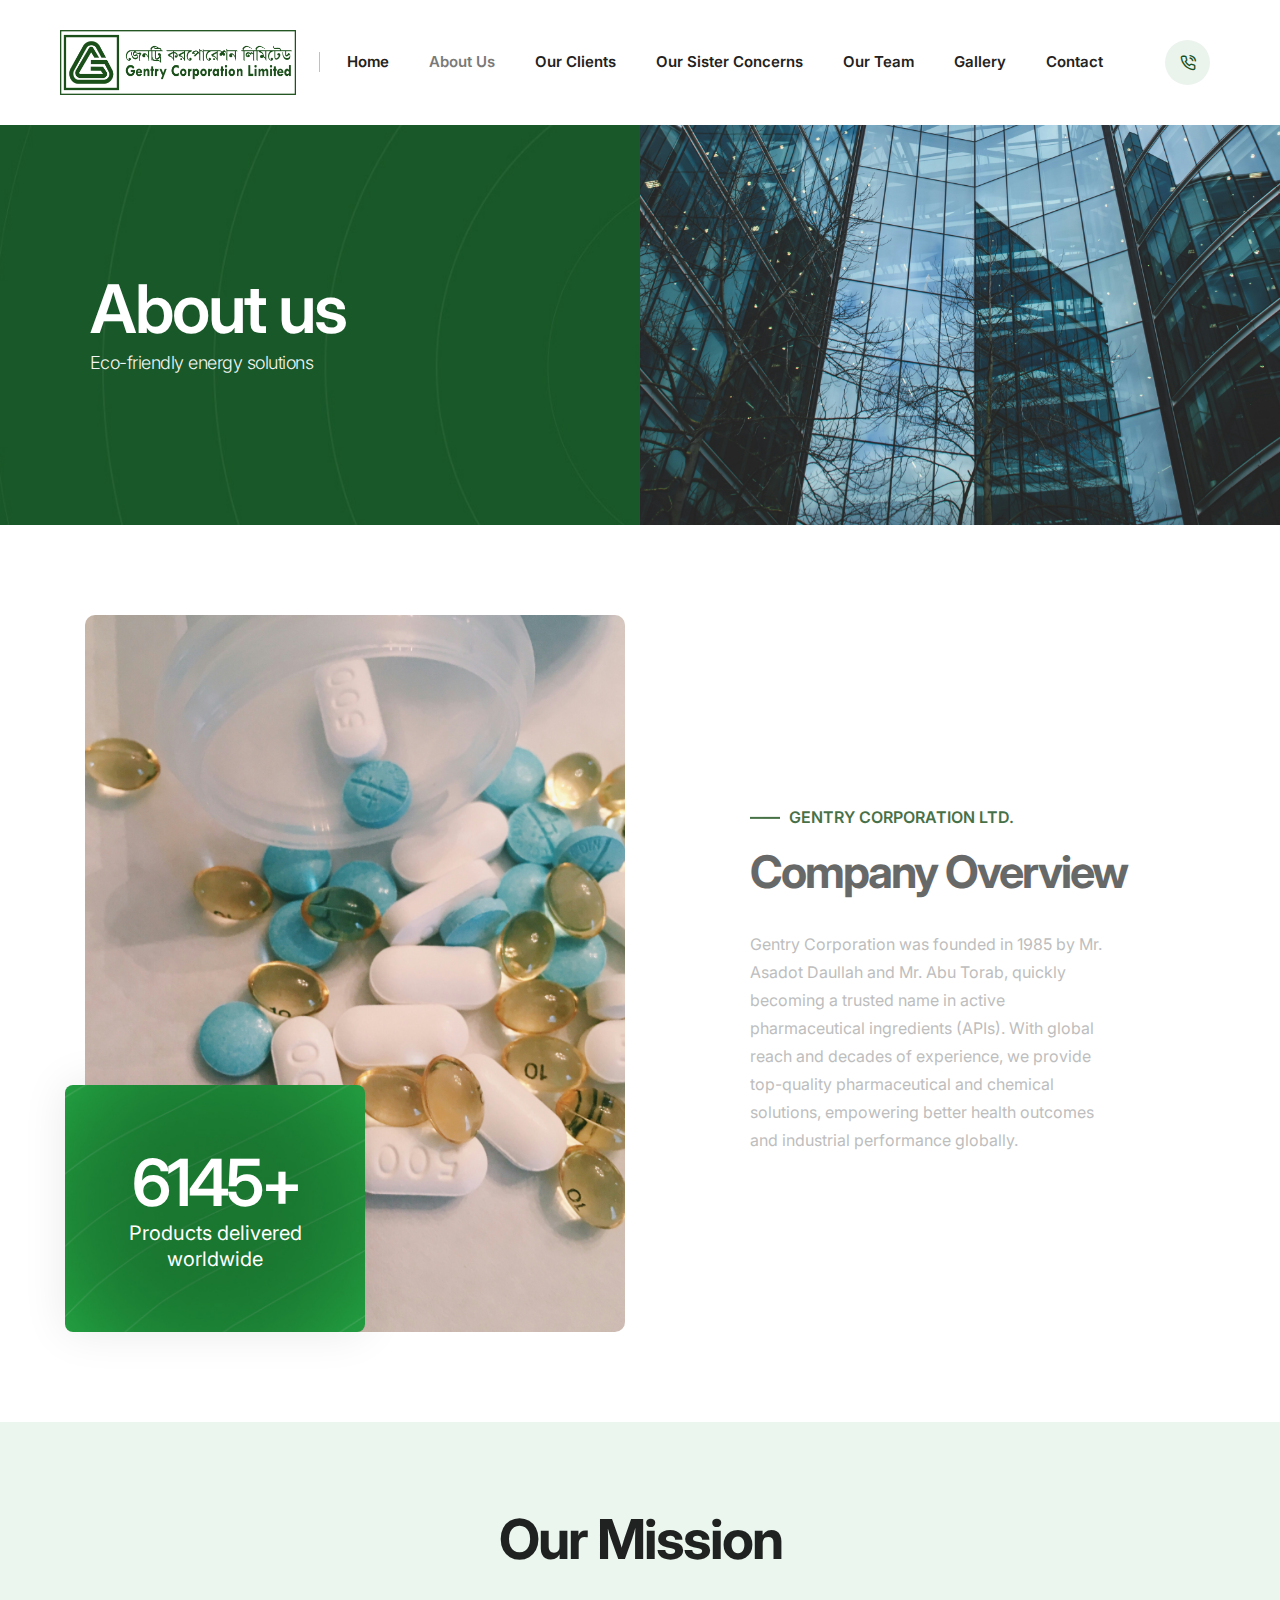
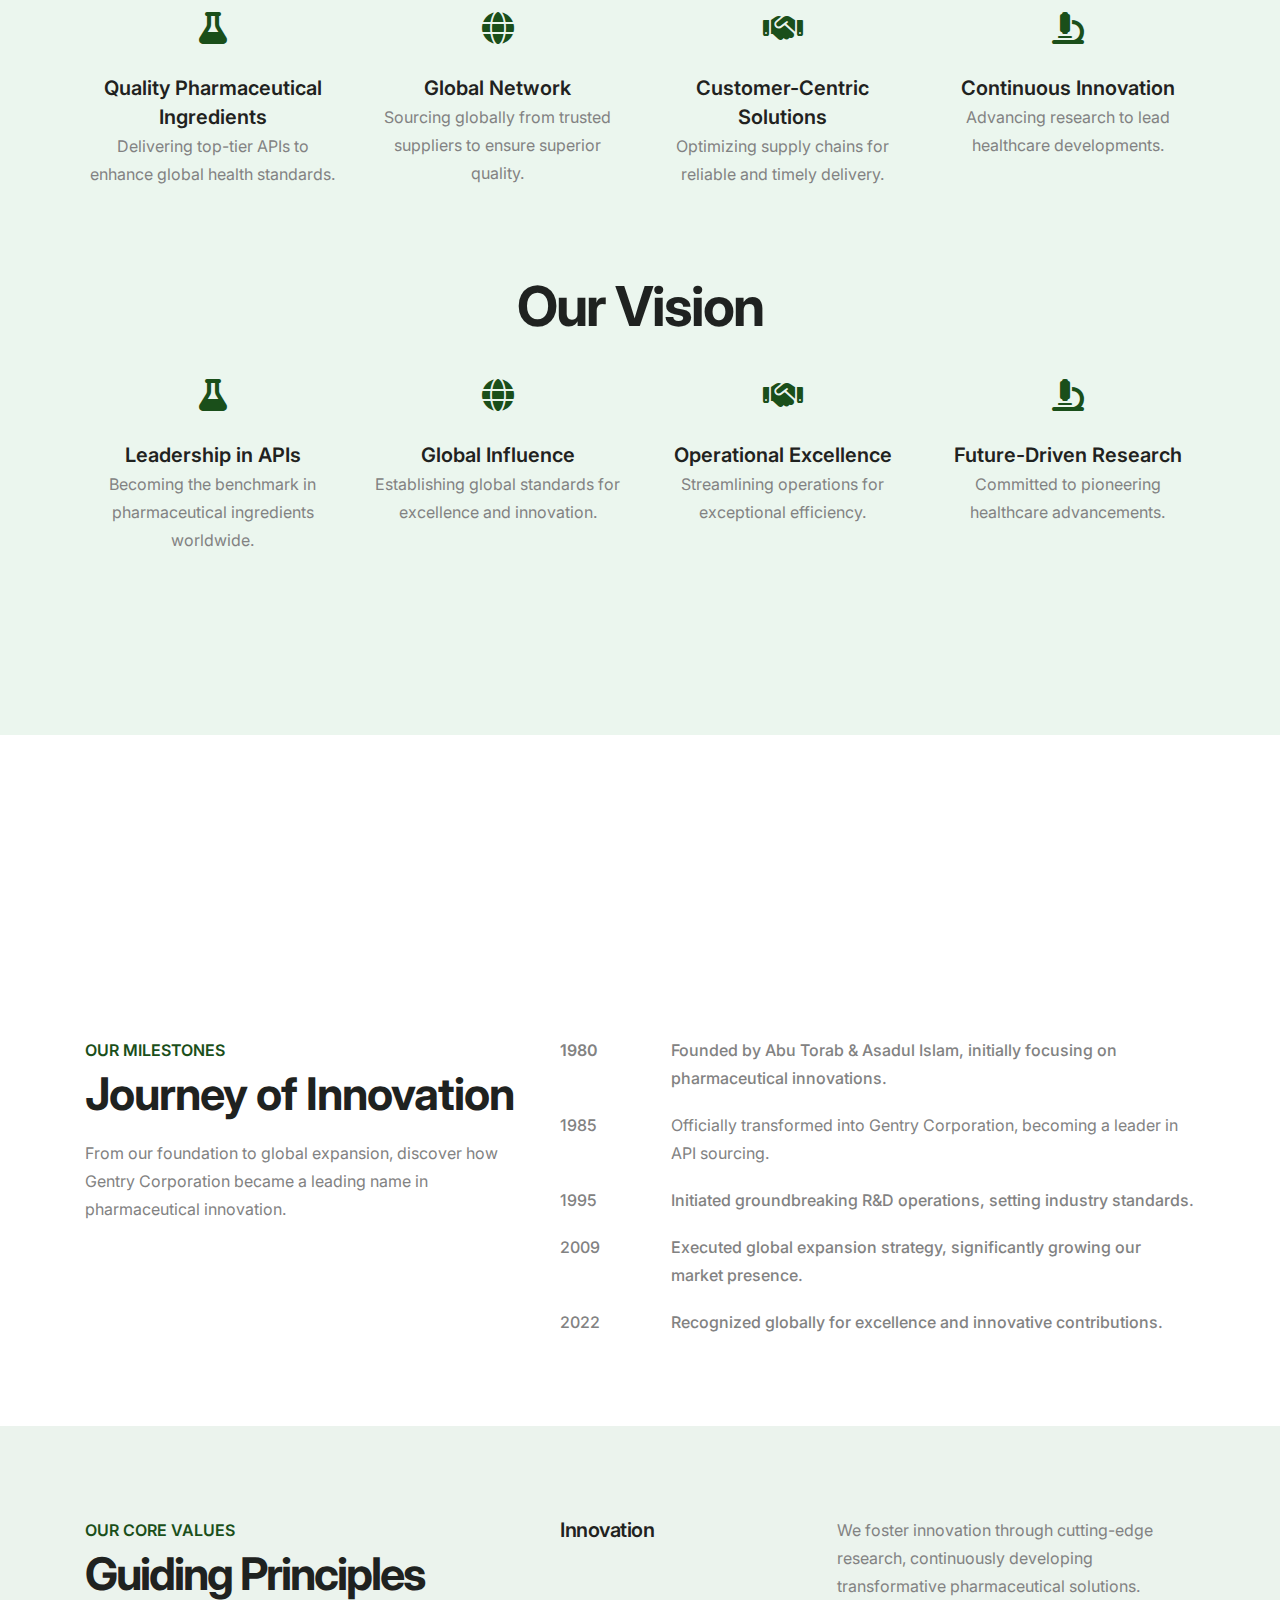
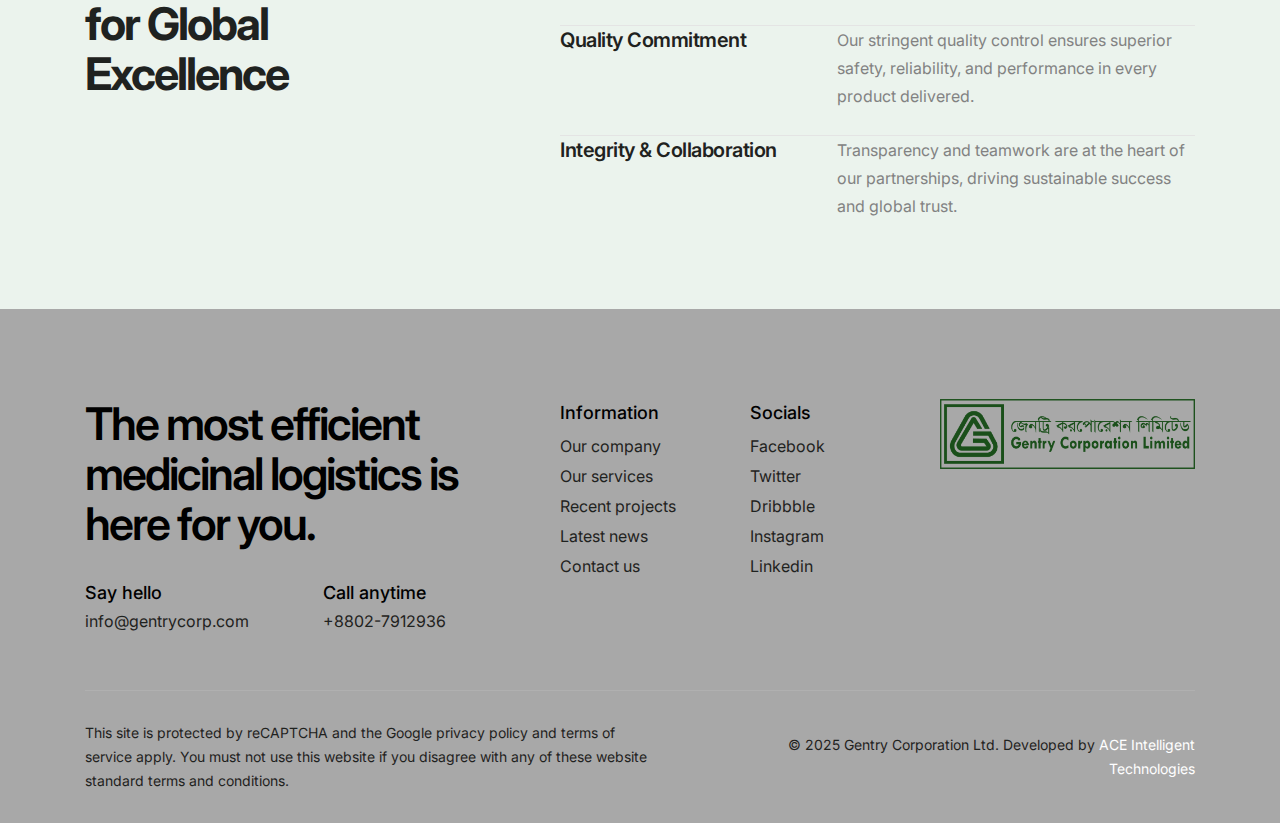
==== commit 07601167: "Fixed about us page animation issue" ====
--- a/about.html
+++ b/about.html
@@ -153,16 +153,16 @@
     <section>
       <div class="container">
         <div class="row align-items-center justify-content-md-center g-xl-0 g-1">
-          <div class="col-lg-6 col-md-10 text-end md-mb-10 sm-mb-15">
+          <div class="col-lg-6 col-md-10 text-end md-mb-10 sm-mb-15"`data-anime='{"opacity": [0,1], "duration": 600, "delay": 0, "staggervalue": 200, "easing": "easeOutQuad" }'>
             <figure class="position-relative m-0">
               <img class="lg-w-90 border-radius-10px" src="images/about2.jpg" alt="Gentry Corporation" />
-              <figcaption class="position-absolute box-shadow-double-large border-radius-8px overflow-hidden bottom-minus-50px lg-bottom-minus-30px left-0px xl-left-minus-20px lg-left-0px w-300px lg-w-250px pt-60px pb-60px lg-pt-50px lg-pb-50px ps-5px pe-5px text-center cover-background" style="background-image: url('images/demo-green-energy-about-img-02.jpg');">
+              <figcaption class="position-absolute box-shadow-double-large border-radius-8px overflow-hidden bottom-minus-50px lg-bottom-minus-30px left-0px xl-left-minus-20px lg-left-0px w-300px lg-w-250px pt-60px pb-60px lg-pt-50px lg-pb-50px ps-5px pe-5px text-center cover-background" style="background-image: url('images/demo-green-energy-about-img-02.jpg');" data-bottom-top="transform: translateY(-50px)" data-top-bottom="transform: translateY(50px)">
                 <span class="fs-65 text-white ls-minus-4px position-relative fw-600">6145+</span>
                 <span class="d-block mx-auto fs-20 lh-26 w-70 text-center text-white">Products delivered worldwide</span>
               </figcaption>
             </figure>
           </div>
-          <div class="col-md-10 col-xl-5 offset-xl-1 col-lg-6">
+          <div class="col-md-10 col-xl-5 offset-xl-1 col-lg-6" data-anime='{ "el": "childs", "translateY": [50, 0], "opacity": [0,1], "duration": 1200, "delay": 0, "staggervalue": 150, "easing": "easeOutQuad" }'>
             <div class="mb-10px">
               <span class="w-30px h-2px fs-15 d-inline-block bg-base-color me-5px align-middle"></span>
               <span class="text-uppercase text-base-color fs-16 fw-600 d-inline-block">GENTRY CORPORATION LTD.</span>
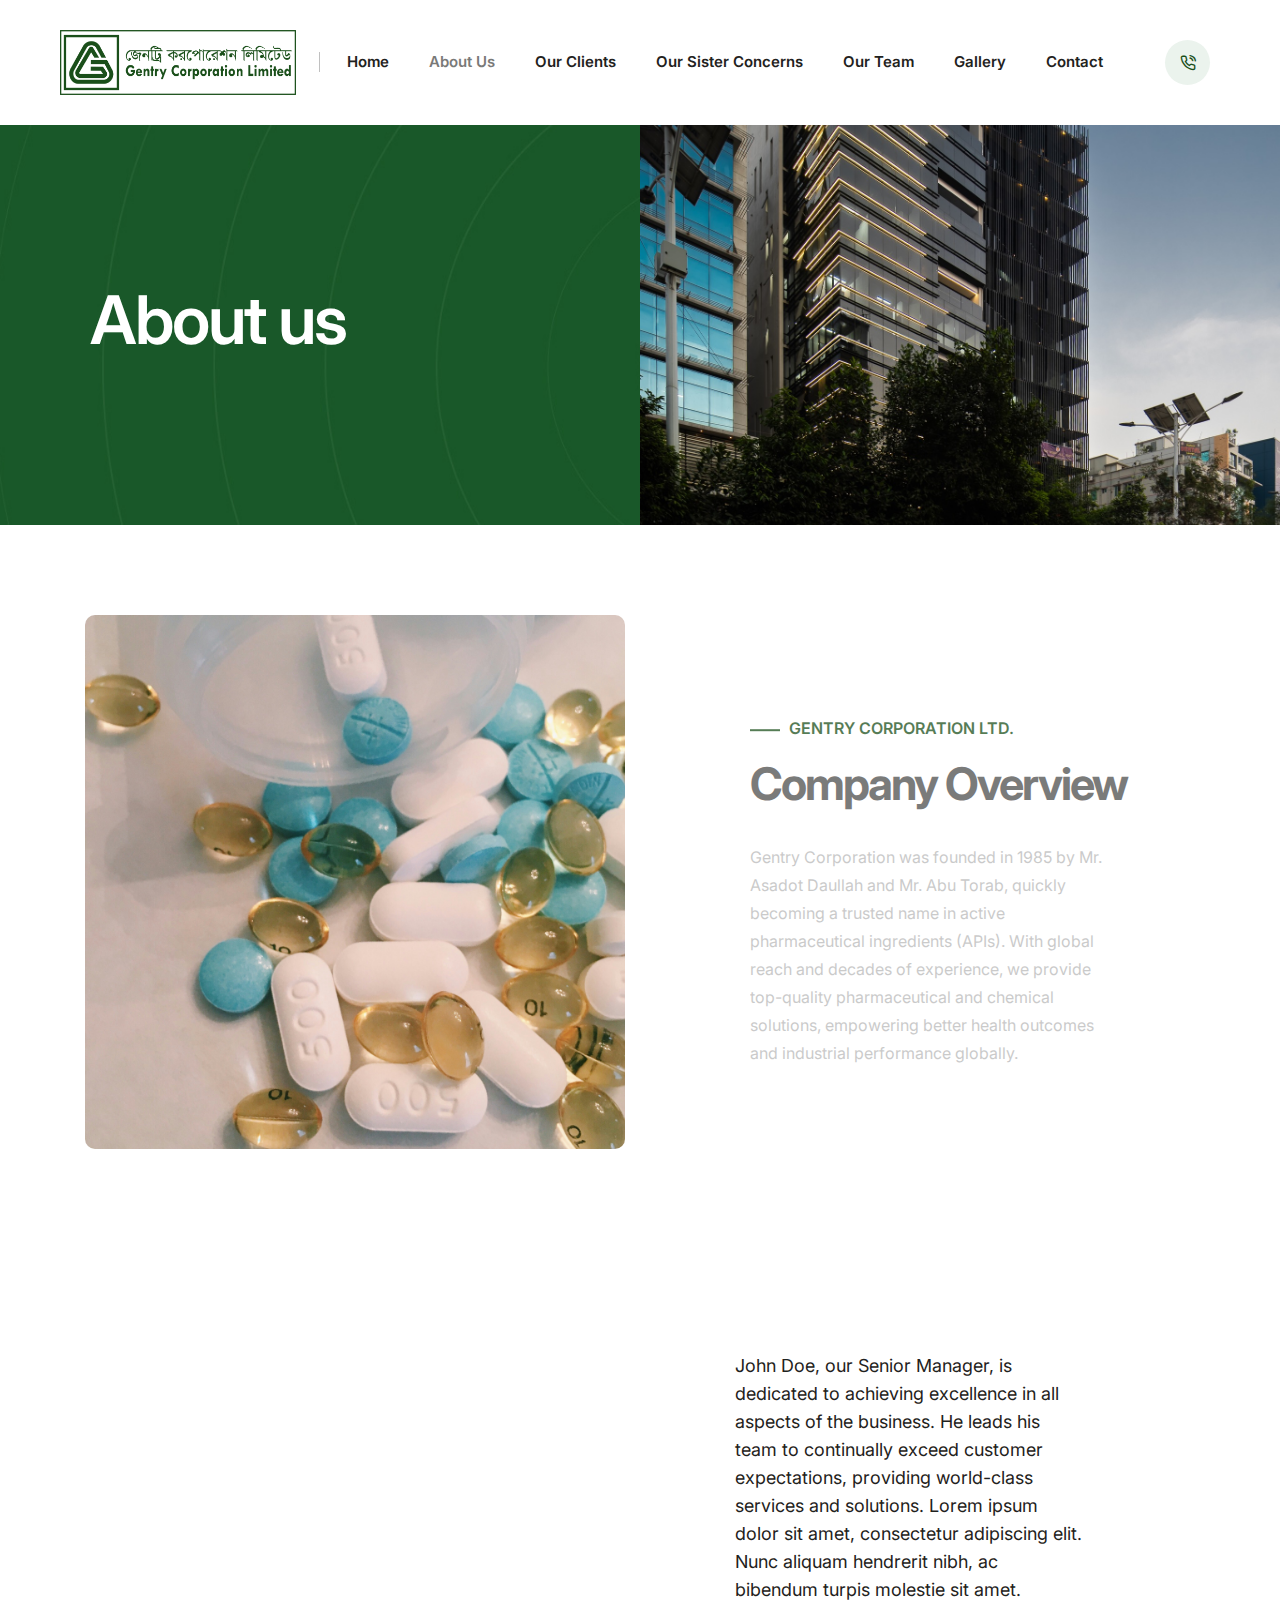
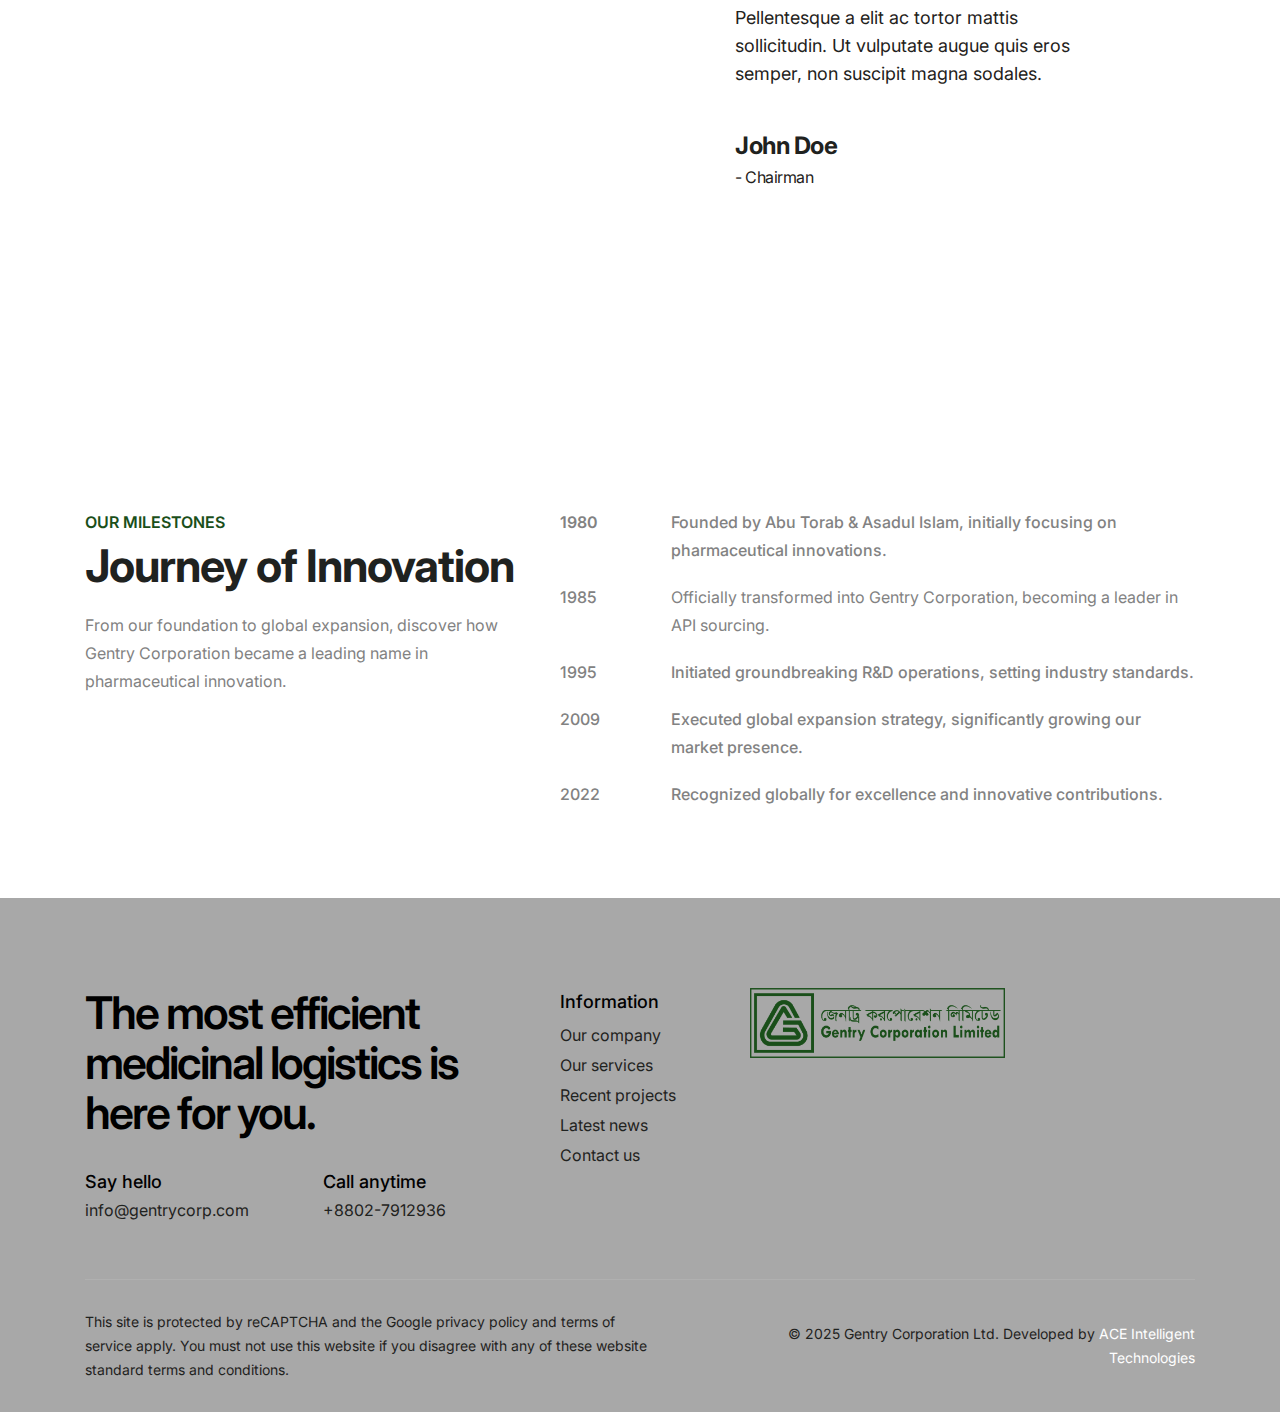
==== commit 8a29974c: "Worked on Feedback - 1  (Pt.1)" ====
--- a/about.html
+++ b/about.html
@@ -129,12 +129,12 @@
             data-anime='{ "el": "childs", "translateY": [30, 0], "opacity": [0,1], "duration": 600, "delay": 0, "staggervalue": 200, "easing": "easeOutQuad" }'
           >
             <h1 class="fw-600 mb-10px ls-minus-2px">About us</h1>
-            <h2 class="opacity-6 mb-0 fw-300">Eco-friendly energy solutions</h2>
+            <!-- <h2 class="opacity-6 mb-0 fw-300">Eco-friendly energy solutions</h2> -->
           </div>
           <div class="col-md-6">
             <div
               class="h-100 position-relative cover-background sm-pt-50px"
-              style="background-image: url('images/building1.jpg'); background-position: bottom !important;"
+              style="background-image: url('images/building2.jpg'); background-position: center !important;"
               data-anime='{ "el": "childs", "translateY": [30, 0], "opacity": [0,1], "duration": 600, "delay": 0, "staggervalue": 200, "easing": "easeOutQuad" }'
             >
               <!-- <div
@@ -156,10 +156,6 @@
           <div class="col-lg-6 col-md-10 text-end md-mb-10 sm-mb-15"`data-anime='{"opacity": [0,1], "duration": 600, "delay": 0, "staggervalue": 200, "easing": "easeOutQuad" }'>
             <figure class="position-relative m-0">
               <img class="lg-w-90 border-radius-10px" src="images/about2.jpg" alt="Gentry Corporation" />
-              <figcaption class="position-absolute box-shadow-double-large border-radius-8px overflow-hidden bottom-minus-50px lg-bottom-minus-30px left-0px xl-left-minus-20px lg-left-0px w-300px lg-w-250px pt-60px pb-60px lg-pt-50px lg-pb-50px ps-5px pe-5px text-center cover-background" style="background-image: url('images/demo-green-energy-about-img-02.jpg');" data-bottom-top="transform: translateY(-50px)" data-top-bottom="transform: translateY(50px)">
-                <span class="fs-65 text-white ls-minus-4px position-relative fw-600">6145+</span>
-                <span class="d-block mx-auto fs-20 lh-26 w-70 text-center text-white">Products delivered worldwide</span>
-              </figcaption>
             </figure>
           </div>
           <div class="col-md-10 col-xl-5 offset-xl-1 col-lg-6" data-anime='{ "el": "childs", "translateY": [50, 0], "opacity": [0,1], "duration": 1200, "delay": 0, "staggervalue": 150, "easing": "easeOutQuad" }'>
@@ -177,163 +173,20 @@
     </section>
     <!-- end Company Overview section -->
 
-    <!-- start Mission & Vision section -->
-    <section class="cover-background" style="background-image: url('images/demo-green-energy-about-bg-01.jpg');">
-      <div class="container"> 
-        <!-- Our Mission -->
-        <div class="row mb-4 text-center">
-          <div class="col">
-            <h2 class="fw-700 mb-0 text-dark-gray ls-minus-2px">Our Mission</h2>
-          </div>
-        </div>
-        <div class="row row-cols-1 row-cols-lg-4 row-cols-sm-2 justify-content-center mb-6">
-          <div class="col">
-            <div class="feature-box">
-              <div class="feature-box-icon">
-                <i class="fas fa-flask fa-2x text-base-color mb-30px"></i>
-              </div>
-              <div class="feature-box-content">
-                <span class="fs-20 fw-600 text-dark-gray mb-10px">Quality Pharmaceutical Ingredients</span>
-                <p>Delivering top-tier APIs to enhance global health standards.</p>
-              </div>
-            </div>
-          </div>
-          <div class="col">
-            <div class="feature-box">
-              <div class="feature-box-icon">
-                <i class="fas fa-globe fa-2x text-base-color mb-30px"></i>
-              </div>
-              <div class="feature-box-content">
-                <span class="fs-20 fw-600 text-dark-gray mb-10px">Global Network</span>
-                <p>Sourcing globally from trusted suppliers to ensure superior quality.</p>
-              </div>
-            </div>
-          </div>
-          <div class="col">
-            <div class="feature-box">
-              <div class="feature-box-icon">
-                <i class="fas fa-handshake fa-2x text-base-color mb-30px"></i>
-              </div>
-              <div class="feature-box-content">
-                <span class="fs-20 fw-600 text-dark-gray mb-10px">Customer-Centric Solutions</span>
-                <p>Optimizing supply chains for reliable and timely delivery.</p>
-              </div>
-            </div>
-          </div>
-          <div class="col">
-            <div class="feature-box">
-              <div class="feature-box-icon">
-                <i class="fas fa-microscope fa-2x text-base-color mb-30px"></i>
-              </div>
-              <div class="feature-box-content">
-                <span class="fs-20 fw-600 text-dark-gray mb-10px">Continuous Innovation</span>
-                <p>Advancing research to lead healthcare developments.</p>
-              </div>
-            </div>
-          </div>
-        </div>
-        <!-- Our Vision -->
-        <div class="row mb-4 text-center">
-          <div class="col">
-            <h2 class="fw-700 mb-0 text-dark-gray ls-minus-2px">Our Vision</h2>
-          </div>
-        </div>
-        <div class="row row-cols-1 row-cols-lg-4 row-cols-sm-2 justify-content-center mb-6">
-          <div class="col">
-            <div class="feature-box">
-              <div class="feature-box-icon">
-                <i class="fas fa-flask fa-2x text-base-color mb-30px"></i>
-              </div>
-              <div class="feature-box-content">
-                <span class="fs-20 fw-600 text-dark-gray mb-10px">Leadership in APIs</span>
-                <p>Becoming the benchmark in pharmaceutical ingredients worldwide.</p>
-              </div>
-            </div>
-          </div>
-          <div class="col">
-            <div class="feature-box">
-              <div class="feature-box-icon">
-                <i class="fas fa-globe fa-2x text-base-color mb-30px"></i>
-              </div>
-              <div class="feature-box-content">
-                <span class="fs-20 fw-600 text-dark-gray mb-10px">Global Influence</span>
-                <p>Establishing global standards for excellence and innovation.</p>
-              </div>
-            </div>
-          </div>
-          <div class="col">
-            <div class="feature-box">
-              <div class="feature-box-icon">
-                <i class="fas fa-handshake fa-2x text-base-color mb-30px"></i>
-              </div>
-              <div class="feature-box-content">
-                <span class="fs-20 fw-600 text-dark-gray mb-10px">Operational Excellence</span>
-                <p>Streamlining operations for exceptional efficiency.</p>
-              </div>
-            </div>
-          </div>
-          <div class="col">
-            <div class="feature-box">
-              <div class="feature-box-icon">
-                <i class="fas fa-microscope fa-2x text-base-color mb-30px"></i>
-              </div>
-              <div class="feature-box-content">
-                <span class="fs-20 fw-600 text-dark-gray mb-10px">Future-Driven Research</span>
-                <p>Committed to pioneering healthcare advancements.</p>
-              </div>
-            </div>
-          </div>
-        </div>
-      </div>
-    </section>
-    <!-- end Mission & Vision section -->
 
 
     <!-- start section -->
-    <section>
+    <section style="margin-bottom: 130px;">
       <div class="container">
         <div
           class="row row-cols-1 row-cols-lg-3 row-cols-sm-2 justify-content-center"
         >
           <!-- start team member item -->
           <div
-            class="col team-style-08 md-mb-30px"
-            data-bottom-top="transform:scale(1, 1) translateY(-30px);"
-            data-top-bottom="transform:scale(0.7, 0.7) translateY(30px);"
-          >
-            <figure
-              class="mb-0 position-relative border-radius-8px overflow-hidden"
-            >
-              <img src="https://placehold.co/600x756" alt="" />
-              <figcaption
-                class="w-100 h-100 d-flex align-items-end p-13 lg-p-8 md-p-13 sm-p-9 bg-gradient-gray-light-dark-transparent"
-              >
-                <div class="w-100">
-                  <span class="team-member-name fs-19 fw-500 text-white d-block"
-                    >Jeremy dupont</span
-                  >
-                  <span
-                    class="member-designation fs-16 lh-26 text-white d-block"
-                    >Director</span
-                  >
-                </div>
-                <div class="social-icon d-flex flex-column flex-shrink-1">
-                  <a
-                    href="https://www.twitter.com/"
-                    target="_blank"
-                    class="text-black bg-white w-55px h-55px"
-                    ><i class="fa-brands fa-twitter icon-small"></i
-                  ></a>
-                </div>
-              </figcaption>
-            </figure>
-          </div>
-          <!-- end team member item -->
-          <!-- start team member item -->
-          <div
             class="col team-style-08 mt-2 md-mt-0 md-mb-30px"
-            data-bottom-top="transform:scale(1, 1)"
+            data-bottom-top="transform:scale(1, 1)"5
             data-top-bottom="transform:scale(1.2, 1.2)"
+            style="margin-right: 10rem;"
           >
             <figure
               class="mb-0 position-relative border-radius-8px overflow-hidden"
@@ -365,36 +218,13 @@
           <!-- end team member item -->
           <!-- start team member item -->
           <div
-            class="col team-style-08"
-            data-bottom-top="transform:scale(1, 1) translateY(-30px);"
-            data-top-bottom="transform:scale(0.7, 0.7) translateY(30px);"
+            class="col team-style-08 mt-2 md-mt-0 md-mb-30px align-content-center"
+            data-bottom-top="transform:scale(1, 1)"
+            data-top-bottom="transform:scale(1.2, 1.2)"
           >
-            <figure
-              class="mb-0 position-relative border-radius-8px overflow-hidden"
-            >
-              <img src="https://placehold.co/600x756" alt="" />
-              <figcaption
-                class="w-100 h-100 d-flex align-items-end p-13 lg-p-8 md-p-13 sm-p-9 bg-gradient-gray-light-dark-transparent"
-              >
-                <div class="w-100">
-                  <span class="team-member-name fs-19 fw-500 text-white d-block"
-                    >Jessica dover</span
-                  >
-                  <span
-                    class="member-designation fs-16 lh-26 text-white d-block"
-                    >Designer</span
-                  >
-                </div>
-                <div class="social-icon d-flex flex-column flex-shrink-1">
-                  <a
-                    href="https://www.facebook.com/"
-                    target="_blank"
-                    class="text-black bg-white w-55px h-55px"
-                    ><i class="fa-brands fa-facebook-f icon-small"></i
-                  ></a>
-                </div>
-              </figcaption>
-            </figure>
+          <p class="fs-18 text-dark-gray mb-12">John Doe, our Senior Manager, is dedicated to achieving excellence in all aspects of the business. He leads his team to continually exceed customer expectations, providing world-class services and solutions. Lorem ipsum dolor sit amet, consectetur adipiscing elit. Nunc aliquam hendrerit nibh, ac bibendum turpis molestie sit amet. Pellentesque a elit ac tortor mattis sollicitudin. Ut vulputate augue quis eros semper, non suscipit magna sodales.</p>
+          <h3 class="fs-24 fw-700 text-dark-gray mb-0">John Doe</h3>
+          <h6 class="fs-16 fw-400 text-dark-gray">- Chairman</h6>
           </div>
           <!-- end team member item -->
         </div>
@@ -436,46 +266,6 @@
     </section>
     <!-- end Our History section -->
 
-<!-- start Our Core Values section -->
-<section class="pb-5 bg-very-light-green">
-  <div class="container">
-    <div class="row">
-      <div class="col-lg-5 md-mb-50px sm-mb-30px">
-        <span class="fs-16 text-uppercase text-base-color fw-600 mb-5px d-block">Our Core Values</span>
-        <h3 class="fw-700 mb-0 text-dark-gray ls-minus-2px w-85">Guiding Principles for Global Excellence</h3>
-      </div>
-      <div class="col-lg-7">
-        <div class="row">
-          <div class="col-md-5">
-            <div class="fs-20 fw-600 text-dark-gray ls-minus-05px">Innovation</div>
-          </div>
-          <div class="col-md-7">
-            <p>We foster innovation through cutting-edge research, continuously developing transformative pharmaceutical solutions.</p>
-          </div>
-        </div>
-        <div class="separator-line-1px border-bottom border-color-extra-medium-gray my-30px"></div>
-        <div class="row">
-          <div class="col-md-5">
-            <div class="fs-20 fw-600 text-dark-gray ls-minus-05px">Quality Commitment</div>
-          </div>
-          <div class="col-md-7">
-            <p>Our stringent quality control ensures superior safety, reliability, and performance in every product delivered.</p>
-          </div>
-        </div>
-        <div class="separator-line-1px border-bottom border-color-extra-medium-gray my-30px"></div>
-        <div class="row">
-          <div class="col-md-5">
-            <div class="fs-20 fw-600 text-dark-gray ls-minus-05px">Integrity & Collaboration</div>
-          </div>
-          <div class="col-md-7">
-            <p>Transparency and teamwork are at the heart of our partnerships, driving sustainable success and global trust.</p>
-          </div>
-        </div>
-      </div>
-    </div>
-  </div>
-</section>
-<!-- end Our Core Values section -->
 
     <!-- start footer -->
     <footer class="bg-light-gray pb-30px">
@@ -534,51 +324,7 @@
               </li>
             </ul>
           </div>
-          <div class="col-md-2 col-6 order-3 order-md-3">
-            <span class="fs-18 fw-500 d-block text-black mb-5px">Socials</span>
-            <ul>
-              <li>
-                <a
-                  class="text-dark-gray"
-                  href="https://www.facebook.com/"
-                  target="_blank"
-                  >Facebook</a
-                >
-              </li>
-              <li>
-                <a
-                  class="text-dark-gray"
-                  href="http://www.twitter.com"
-                  target="_blank"
-                  >Twitter</a
-                >
-              </li>
-              <li>
-                <a
-                  class="text-dark-gray"
-                  href="http://www.dribbble.com"
-                  target="_blank"
-                  >Dribbble</a
-                >
-              </li>
-              <li>
-                <a
-                  class="text-dark-gray"
-                  href="http://www.instagram.com"
-                  target="_blank"
-                  >Instagram</a
-                >
-              </li>
-              <li>
-                <a
-                  class="text-dark-gray"
-                  href="http://www.linkedin.com"
-                  target="_blank"
-                  >Linkedin</a
-                >
-              </li>
-            </ul>
-          </div>
+
           <div class="col-xl-3 order-1 order-xl-4 lg-mb-30px">
             <a href="demo-green-energy.html" class="footer-logo"
               ><img
--- a/css/responsive.css
+++ b/css/responsive.css
@@ -20422,7 +20422,7 @@
     margin-top: 5rem;
   }
   .rotate-below-text{
-    margin-top: 20rem;
+    margin-top: 10rem;
   }
   .breadcrumb ul li:after {
     padding: 0 6px 0 8px;
--- a/demos/green-energy/green-energy.css
+++ b/demos/green-energy/green-energy.css
@@ -71,7 +71,7 @@
 }
 /* Text gradient color */
 .text-gradient-light-green-white {
-    background: linear-gradient(to top, rgba(255, 255, 255, 0) 0%,  #ebf6ee 90%);
+    background: linear-gradient(to top, rgb(255 255 255) 10%, #1a4f1a4b 100%);
     -webkit-background-clip: text;
     -webkit-text-fill-color: transparent;
 }
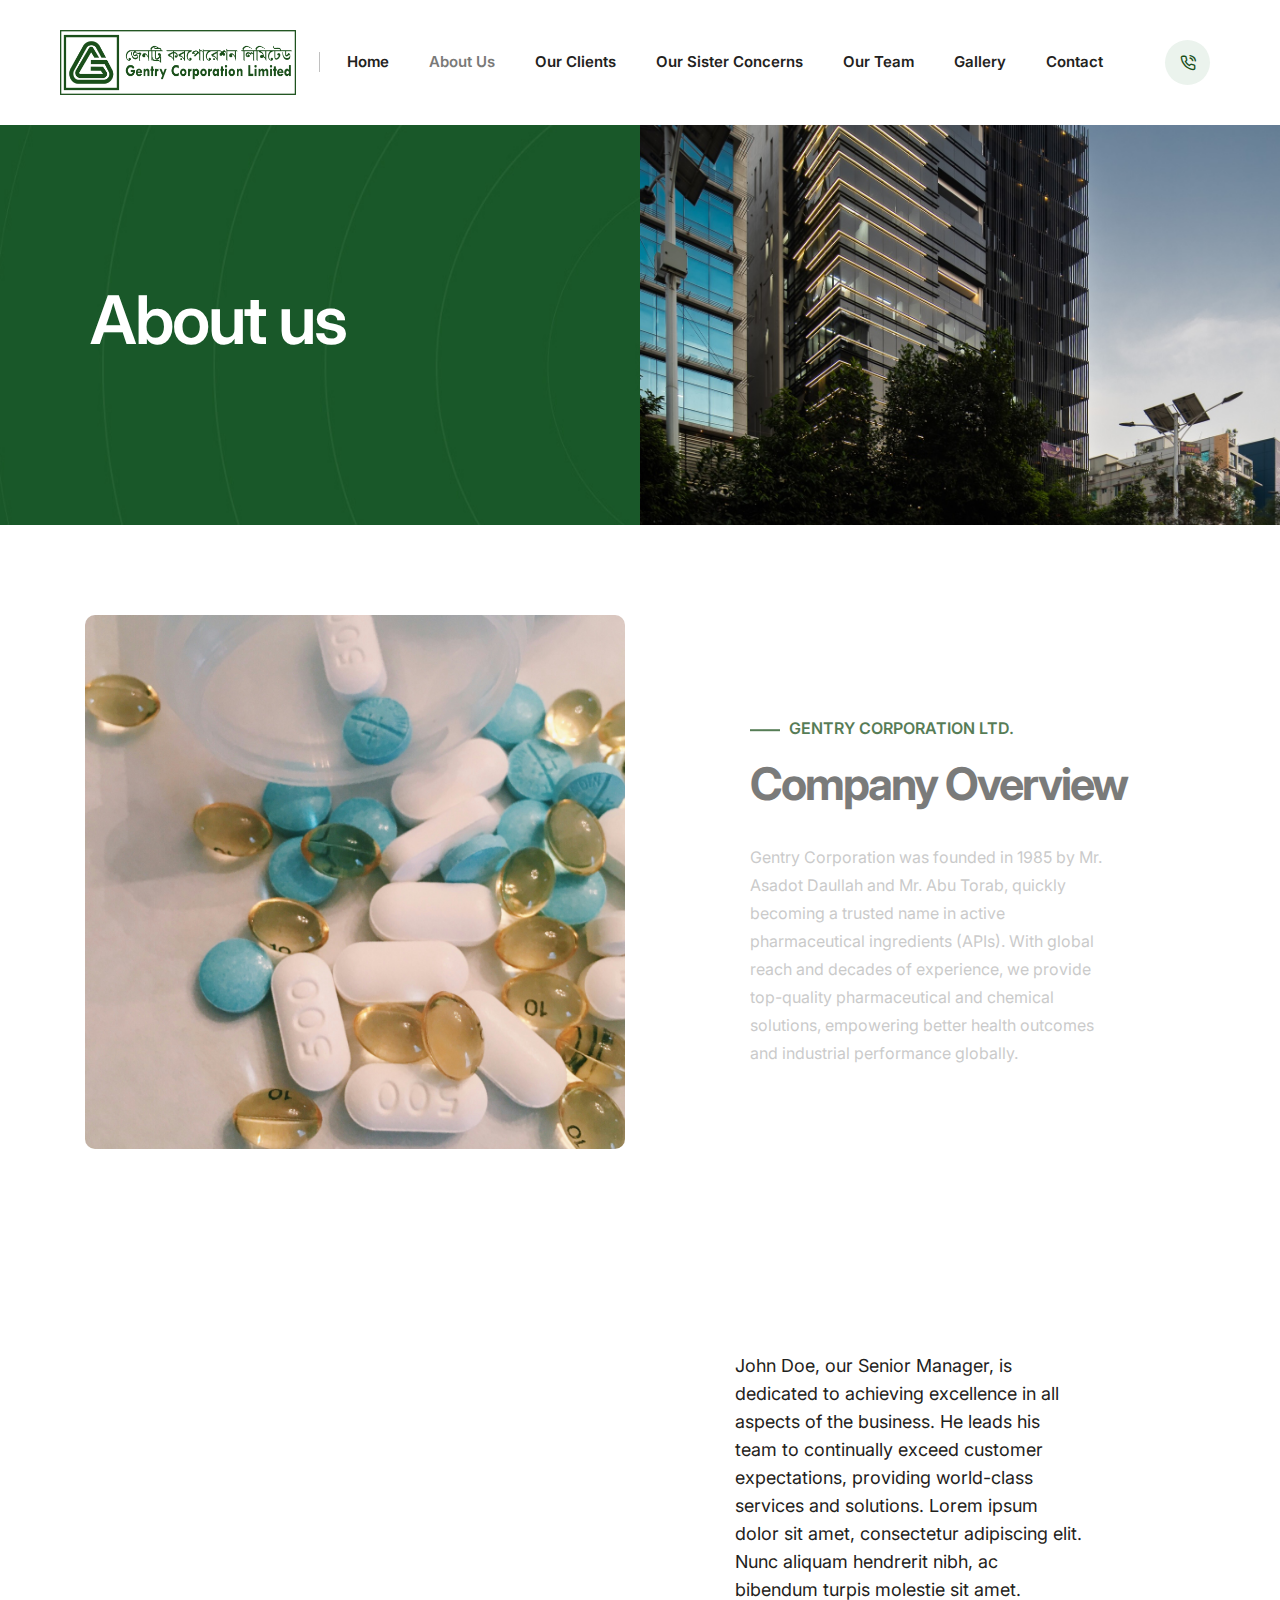
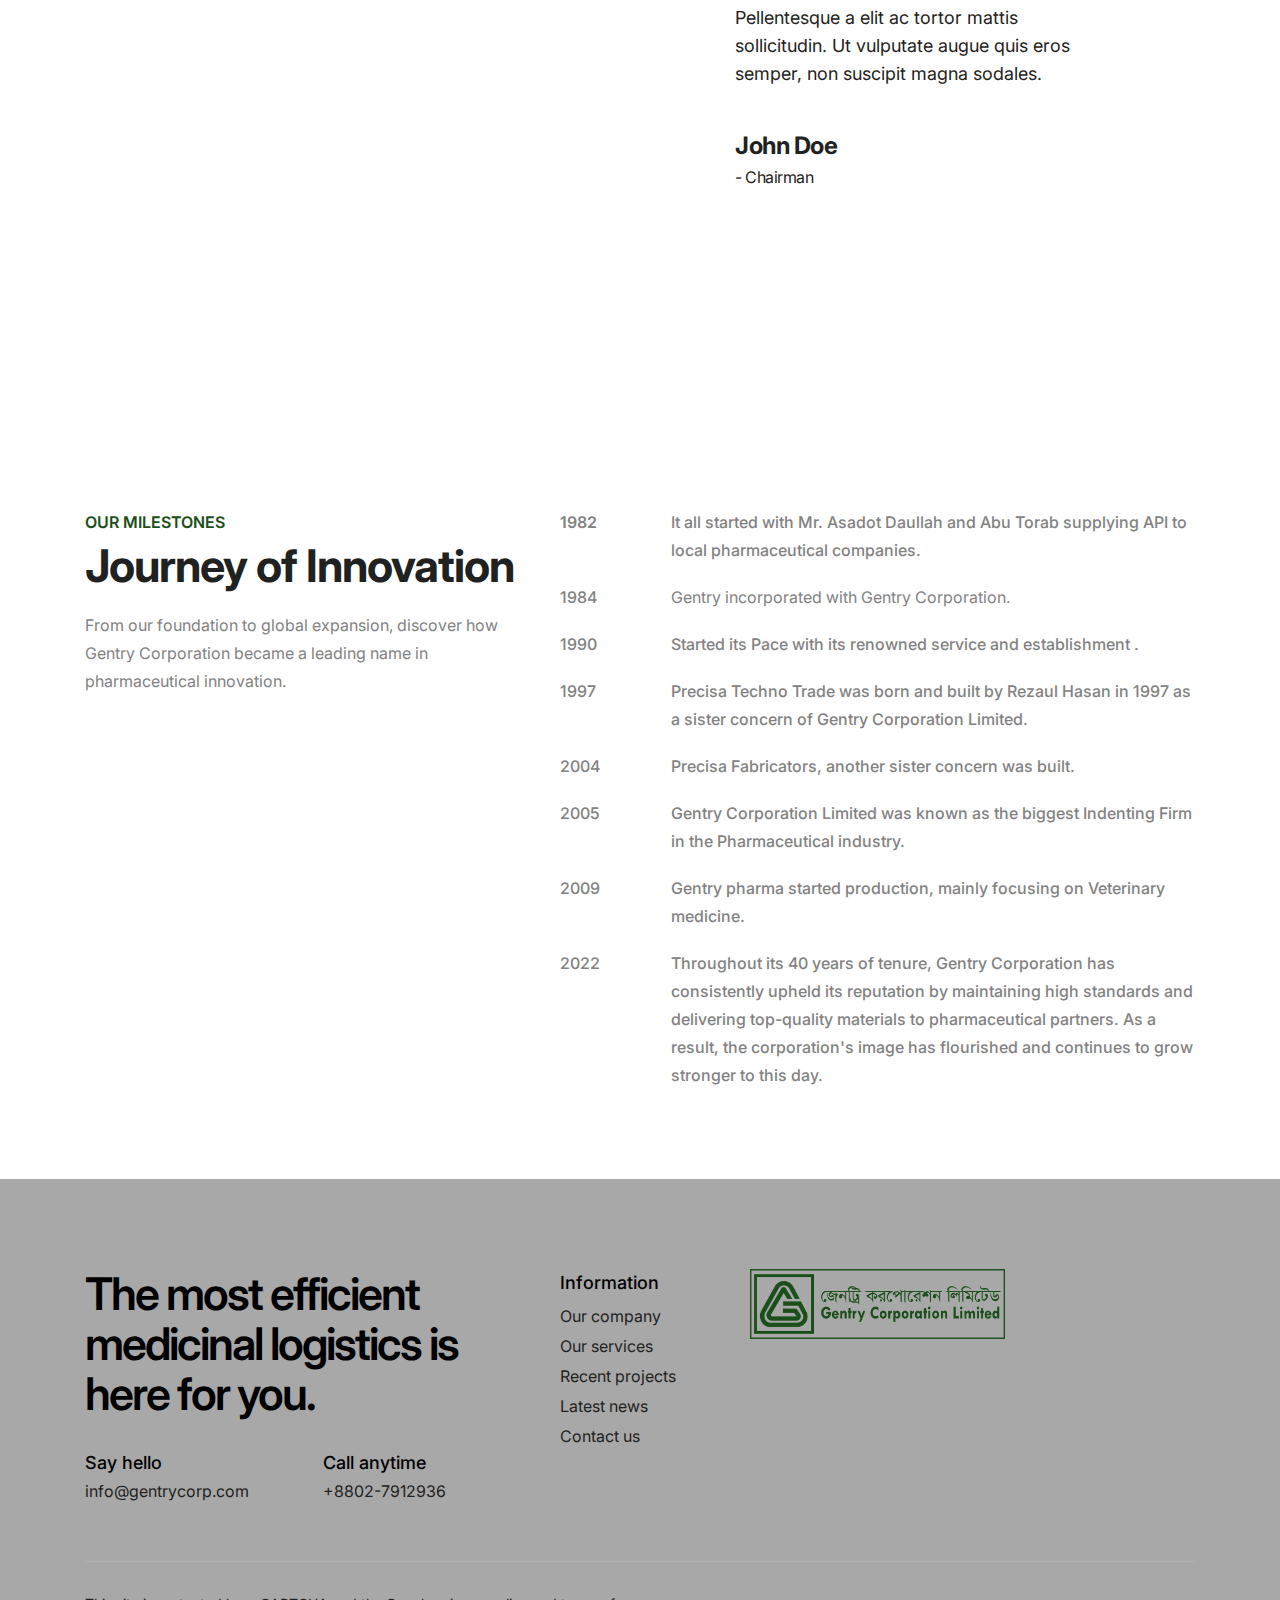
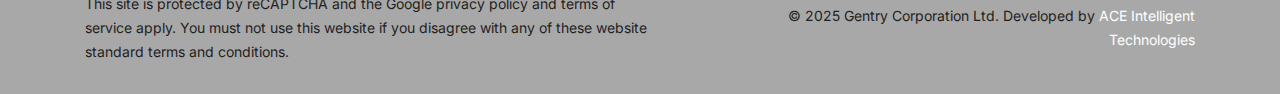
==== commit ddc3ce35: "Updated Feedback 01 (Except Gallery Page)" ====
--- a/about.html
+++ b/about.html
@@ -243,24 +243,36 @@
           </div>
           <div class="col-lg-7">
             <div class="row">
-              <div class="col-md-2 fw-600">1980</div>
-              <div class="col-md-10"><span class="fw-500">Founded by Abu Torab &amp; Asadul Islam, initially focusing on pharmaceutical innovations.</span></div>
-            </div>
-            <div class="row mt-3">
-              <div class="col-md-2 fw-500">1985</div>
-              <div class="col-md-10">Officially transformed into Gentry Corporation, becoming a leader in API sourcing.</div>
-            </div>
-            <div class="row mt-3">
-              <div class="col-md-2 fw-500">1995</div>
-              <div class="col-md-10"><span class="fw-500">Initiated groundbreaking R&amp;D operations, setting industry standards.</span></div>
+              <div class="col-md-2 fw-600">1982</div>
+              <div class="col-md-10"><span class="fw-500">It all started with Mr. Asadot Daullah and Abu Torab supplying API to local pharmaceutical companies.</span></div>
+            </div>
+            <div class="row mt-3">
+              <div class="col-md-2 fw-500">1984</div>
+              <div class="col-md-10">Gentry incorporated with Gentry Corporation.</div>
+            </div>
+            <div class="row mt-3">
+              <div class="col-md-2 fw-500">1990</div>
+              <div class="col-md-10"><span class="fw-500">Started its Pace with its renowned service and establishment .</span></div>
+            </div>
+            <div class="row mt-3">
+              <div class="col-md-2 fw-500">1997</div>
+              <div class="col-md-10"><span class="fw-500">Precisa Techno Trade was born and built by Rezaul Hasan in 1997 as a sister concern of Gentry Corporation Limited.</span></div>
+            </div>
+            <div class="row mt-3">
+              <div class="col-md-2 fw-500">2004</div>
+              <div class="col-md-10"><span class="fw-500">Precisa Fabricators, another sister concern was built.</span></div>
+            </div>
+            <div class="row mt-3">
+              <div class="col-md-2 fw-500">2005</div>
+              <div class="col-md-10"><span class="fw-500">Gentry Corporation Limited was known as the biggest Indenting Firm in the Pharmaceutical industry.</span></div>
             </div>
             <div class="row mt-3">
               <div class="col-md-2 fw-500">2009</div>
-              <div class="col-md-10"><span class="fw-500">Executed global expansion strategy, significantly growing our market presence.</span></div>
+              <div class="col-md-10"><span class="fw-500">Gentry pharma started production, mainly focusing on Veterinary medicine.</span></div>
             </div>
             <div class="row mt-3">
               <div class="col-md-2 fw-500">2022</div>
-              <div class="col-md-10"><span class="fw-500">Recognized globally for excellence and innovative contributions.</span></div>
+              <div class="col-md-10"><span class="fw-500">Throughout its 40 years of tenure, Gentry Corporation has consistently upheld its reputation by maintaining high standards and delivering top-quality materials to pharmaceutical partners. As a result, the corporation's image has flourished and continues to grow stronger to this day.</span></div>
             </div>
           </div>
     </section>
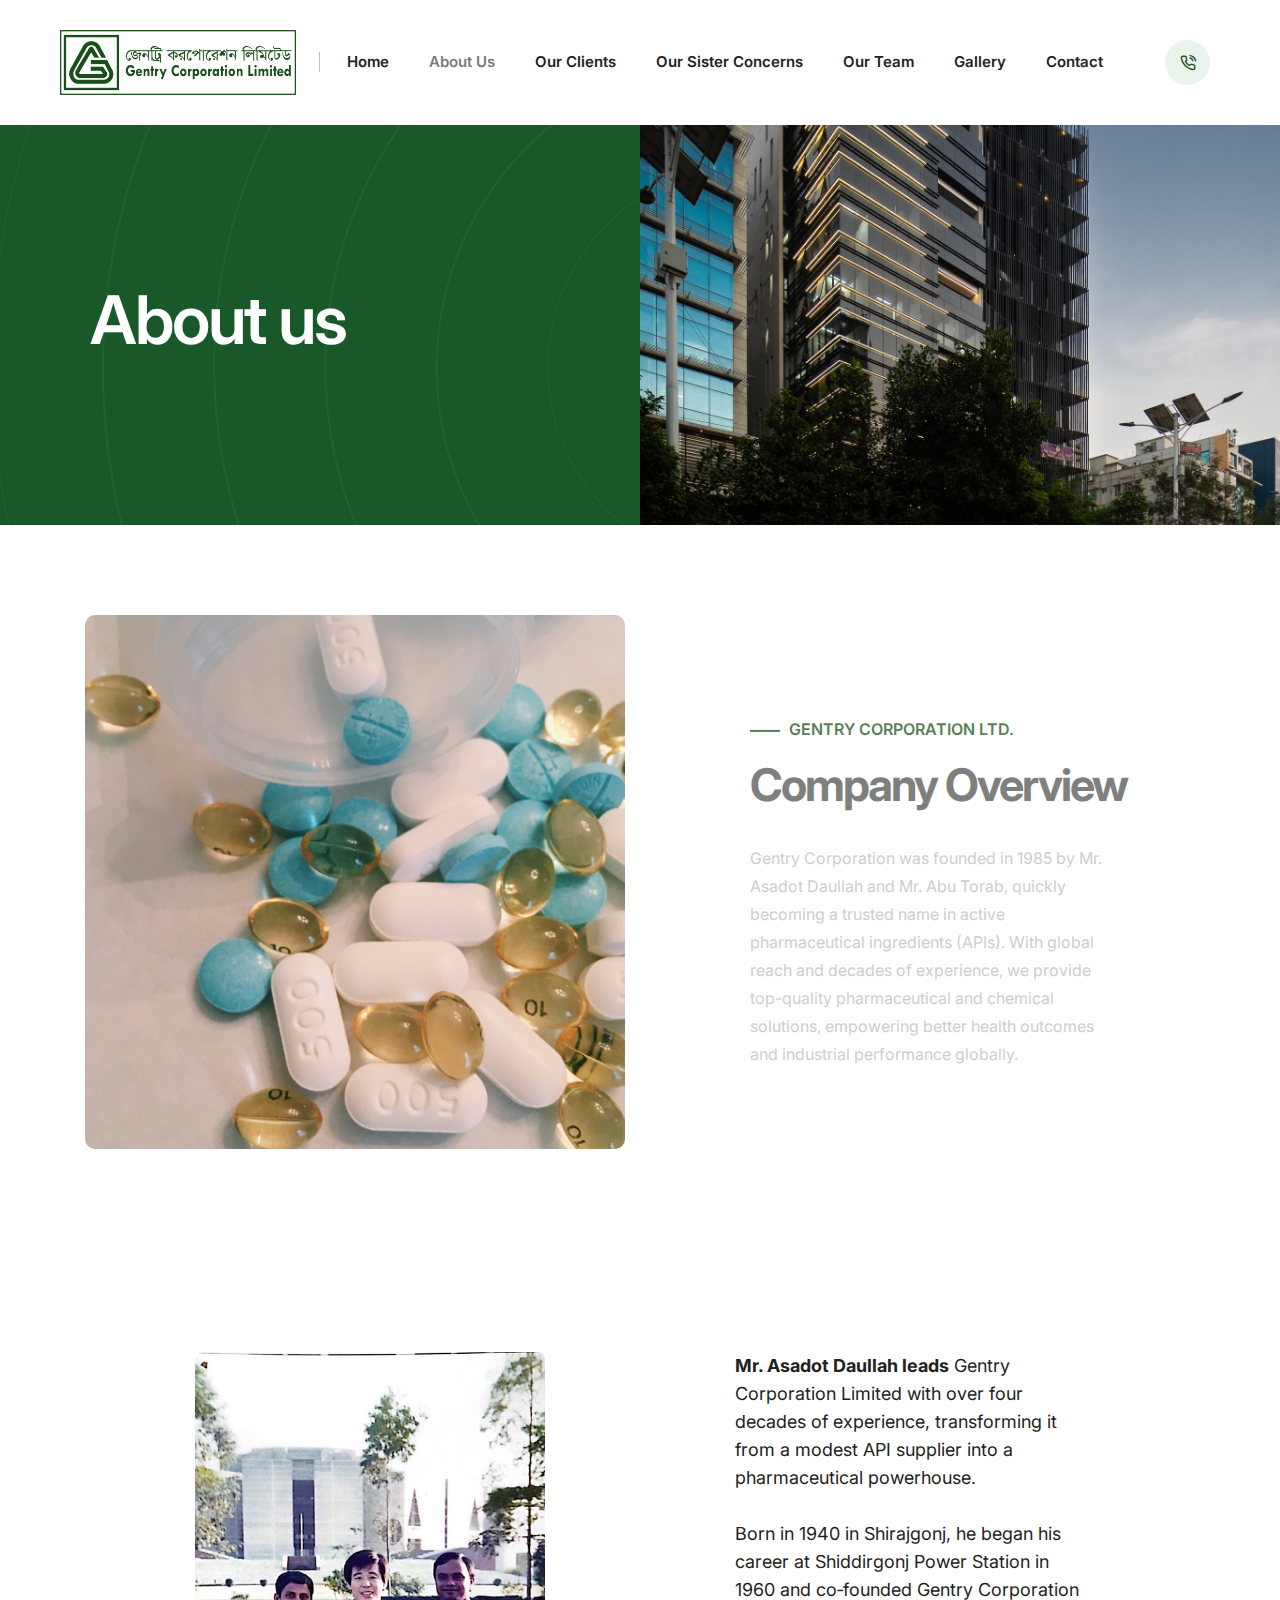
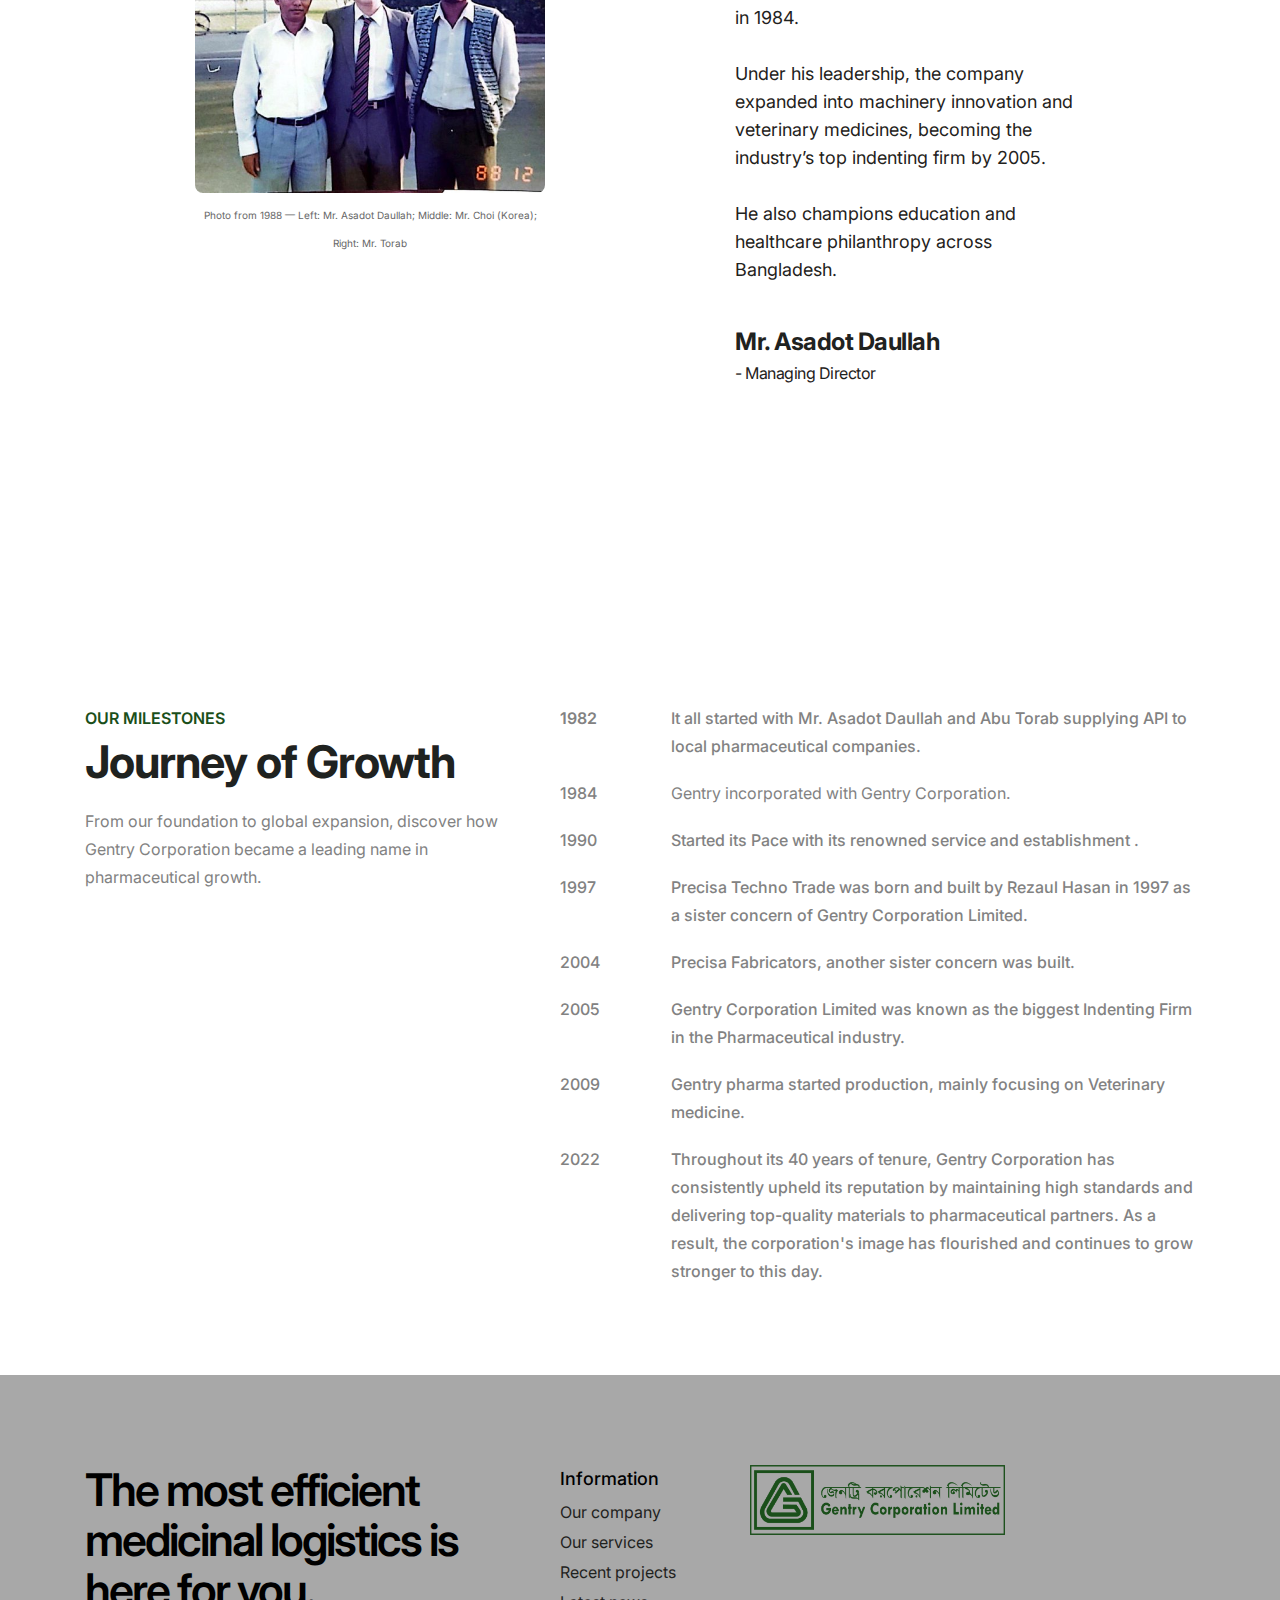
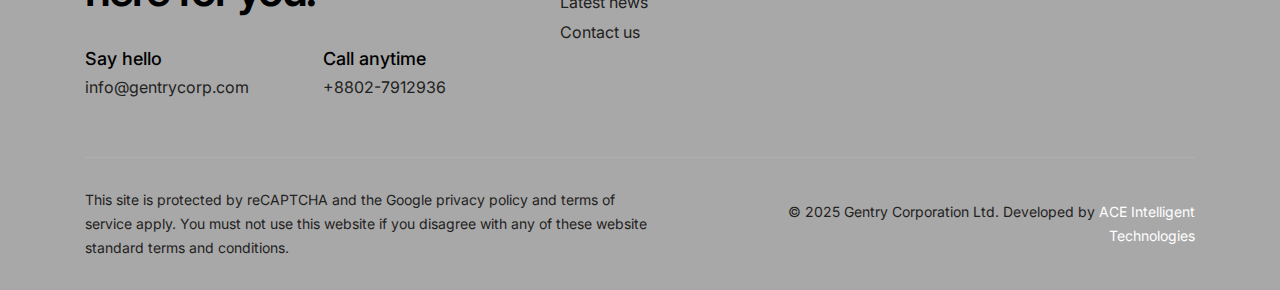
==== commit e962dffe: "Updated about page with new team member details and enhanced descriptions; added BIAA membership sec" ====
--- a/about.html
+++ b/about.html
@@ -191,29 +191,24 @@
             <figure
               class="mb-0 position-relative border-radius-8px overflow-hidden"
             >
-              <img src="https://placehold.co/600x756" alt="" />
+              <img src="images/team_images/chairman_car.jpg" alt="" />
               <figcaption
                 class="w-100 h-100 d-flex align-items-end p-13 lg-p-8 md-p-13 sm-p-9 bg-gradient-gray-light-dark-transparent"
               >
                 <div class="w-100">
                   <span class="team-member-name fs-19 fw-500 text-white d-block"
-                    >Matthew taylor</span
+                    >Mr. Asadot Daullah</span
                   >
                   <span
                     class="member-designation fs-16 lh-26 text-white d-block"
-                    >Manager</span
+                    >Managing Director</span
                   >
-                </div>
-                <div class="social-icon d-flex flex-column flex-shrink-1">
-                  <a
-                    href="https://www.linkedin.com/"
-                    target="_blank"
-                    class="text-black bg-white w-55px h-55px"
-                    ><i class="fa-brands fa-linkedin-in icon-small"></i
-                  ></a>
                 </div>
               </figcaption>
             </figure>
+            <div style="font-size:10px; color:#666; text-align:center; margin-top:8px;">
+              Photo from 1988 — Left: Mr. Asadot Daullah; Middle: Mr. Choi (Korea); Right: Mr. Torab
+            </div>
           </div>
           <!-- end team member item -->
           <!-- start team member item -->
@@ -222,9 +217,12 @@
             data-bottom-top="transform:scale(1, 1)"
             data-top-bottom="transform:scale(1.2, 1.2)"
           >
-          <p class="fs-18 text-dark-gray mb-12">John Doe, our Senior Manager, is dedicated to achieving excellence in all aspects of the business. He leads his team to continually exceed customer expectations, providing world-class services and solutions. Lorem ipsum dolor sit amet, consectetur adipiscing elit. Nunc aliquam hendrerit nibh, ac bibendum turpis molestie sit amet. Pellentesque a elit ac tortor mattis sollicitudin. Ut vulputate augue quis eros semper, non suscipit magna sodales.</p>
-          <h3 class="fs-24 fw-700 text-dark-gray mb-0">John Doe</h3>
-          <h6 class="fs-16 fw-400 text-dark-gray">- Chairman</h6>
+          <p class="fs-18 text-dark-gray mb-12"><b>Mr. Asadot Daullah leads</b> Gentry Corporation Limited with over four decades of experience, transforming it from a modest API supplier into a pharmaceutical powerhouse.<br/><br/>
+            Born in 1940 in Shirajgonj, he began his career at Shiddirgonj Power Station in 1960 and co‑founded Gentry Corporation in 1984.<br/><br/>
+            Under his leadership, the company expanded into machinery innovation and veterinary medicines, becoming the industry’s top indenting firm by 2005.<br/><br/>
+            He also champions education and healthcare philanthropy across Bangladesh.</p>
+          <h3 class="fs-24 fw-700 text-dark-gray mb-0">Mr. Asadot Daullah</h3>
+          <h6 class="fs-16 fw-400 text-dark-gray">- Managing Director</h6>
           </div>
           <!-- end team member item -->
         </div>
@@ -238,8 +236,8 @@
         <div class="row">
           <div class="col-lg-5 last-paragraph-no-margin lg-mb-30px">
             <span class="fs-16 text-uppercase text-base-color fw-600 mb-5px d-block">Our Milestones</span>
-            <h3 class="text-dark-gray fw-700 ls-minus-1px mb-20px">Journey of Innovation</h3>
-            <p>From our foundation to global expansion, discover how Gentry Corporation became a leading name in pharmaceutical innovation.</p>
+            <h3 class="text-dark-gray fw-700 ls-minus-1px mb-20px">Journey of Growth</h3>
+            <p>From our foundation to global expansion, discover how Gentry Corporation became a leading name in pharmaceutical growth.</p>
           </div>
           <div class="col-lg-7">
             <div class="row">
